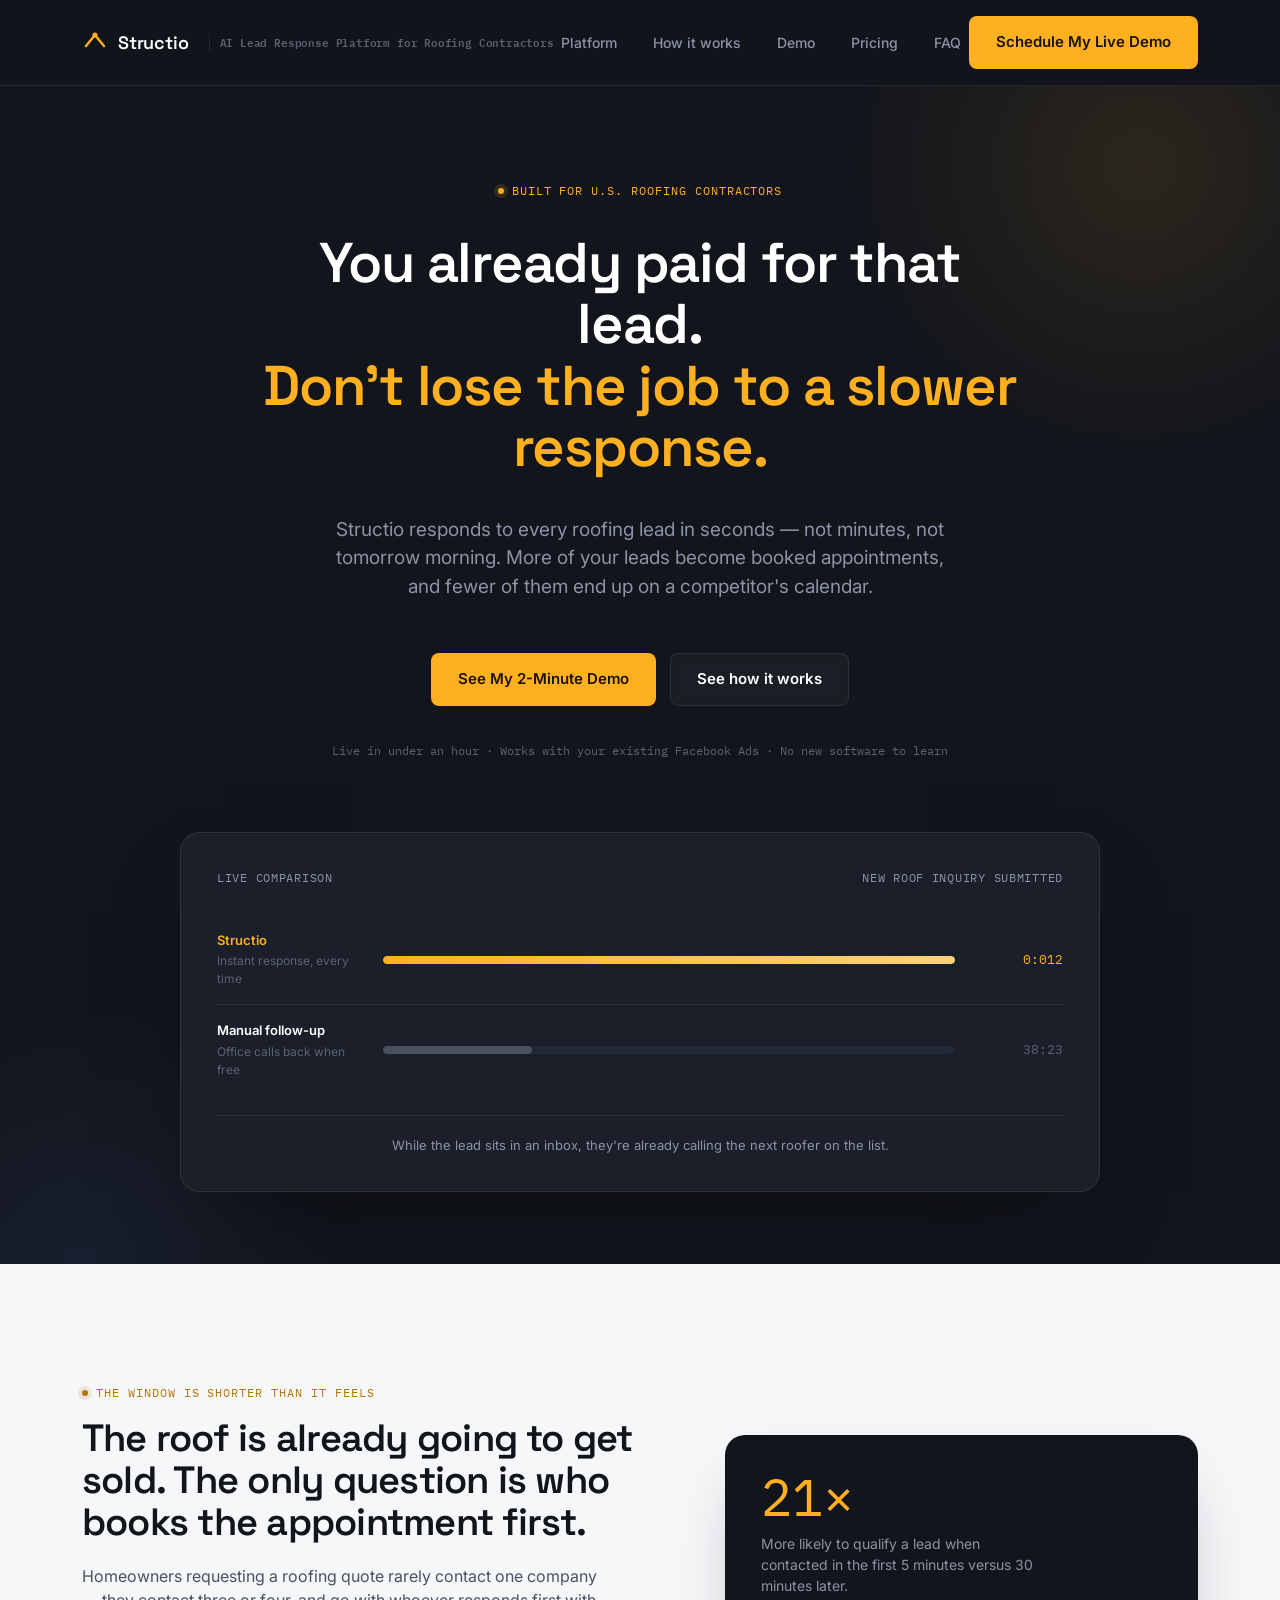
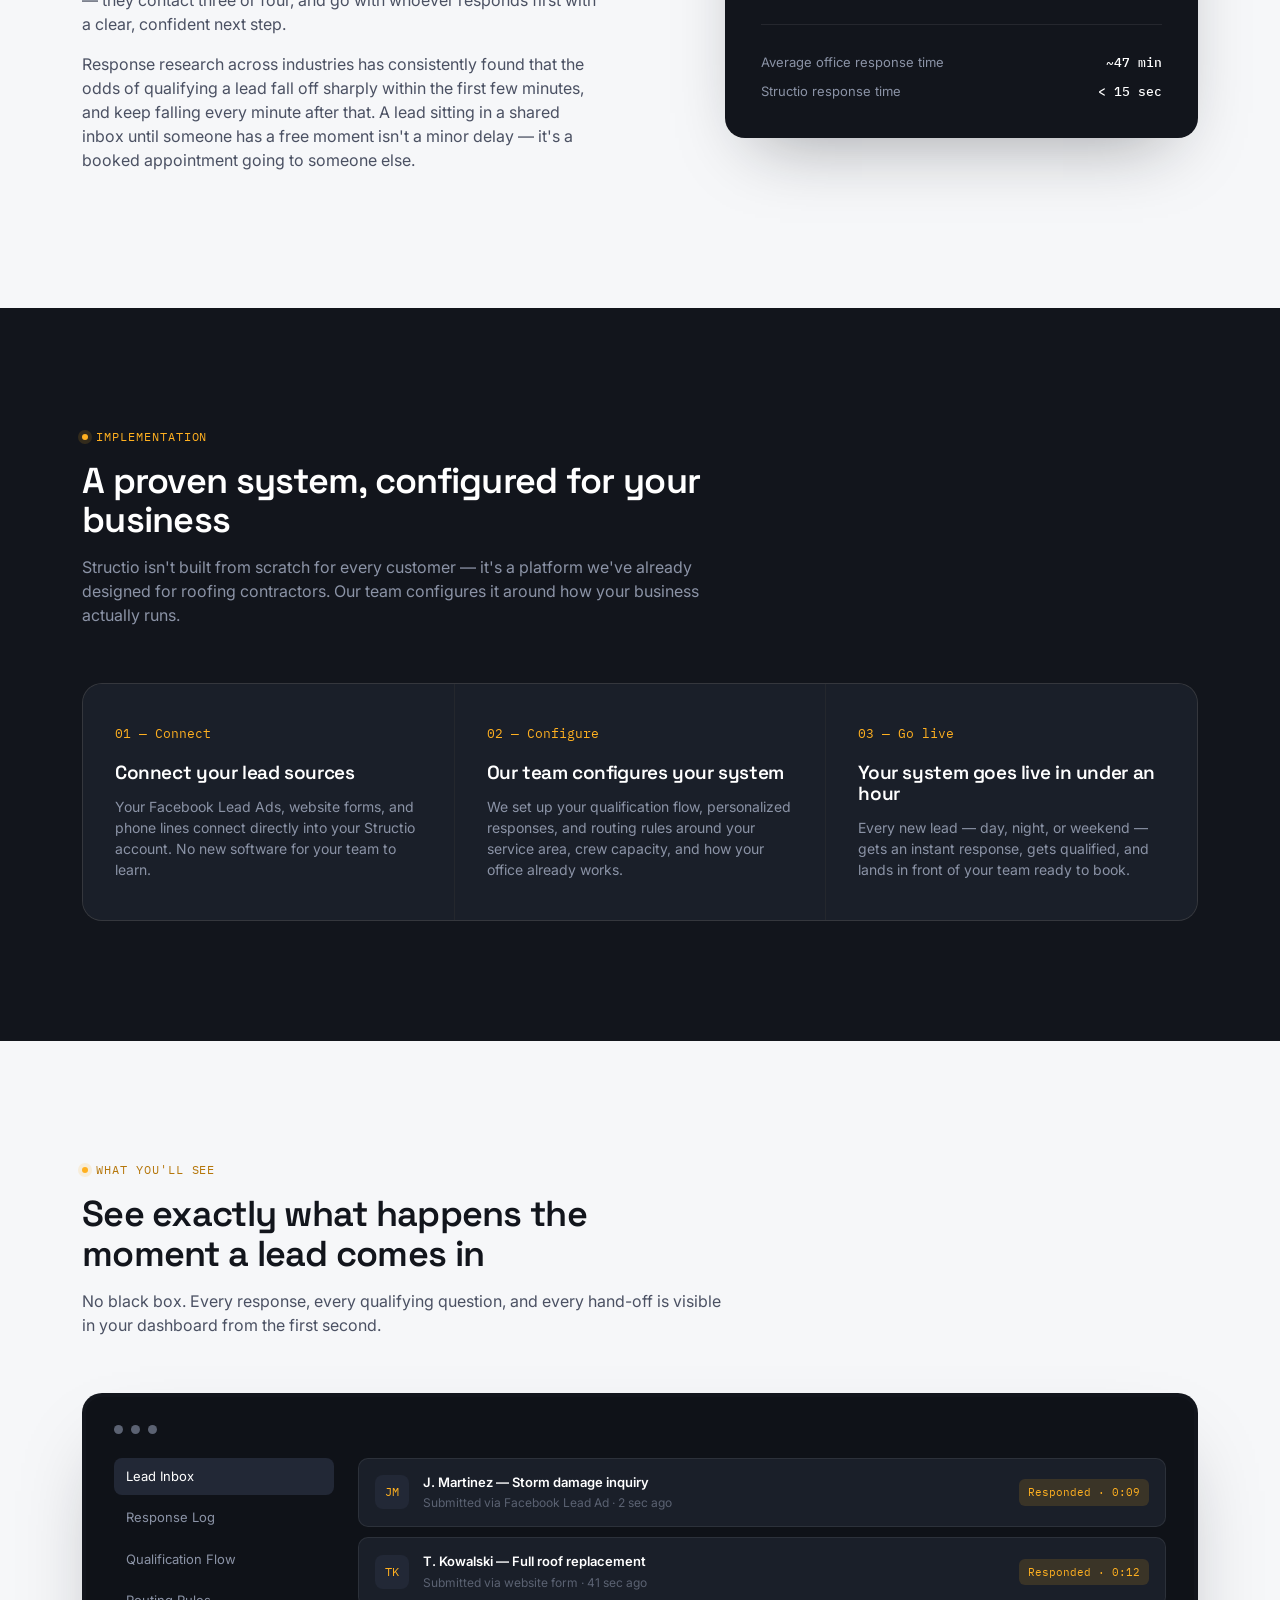
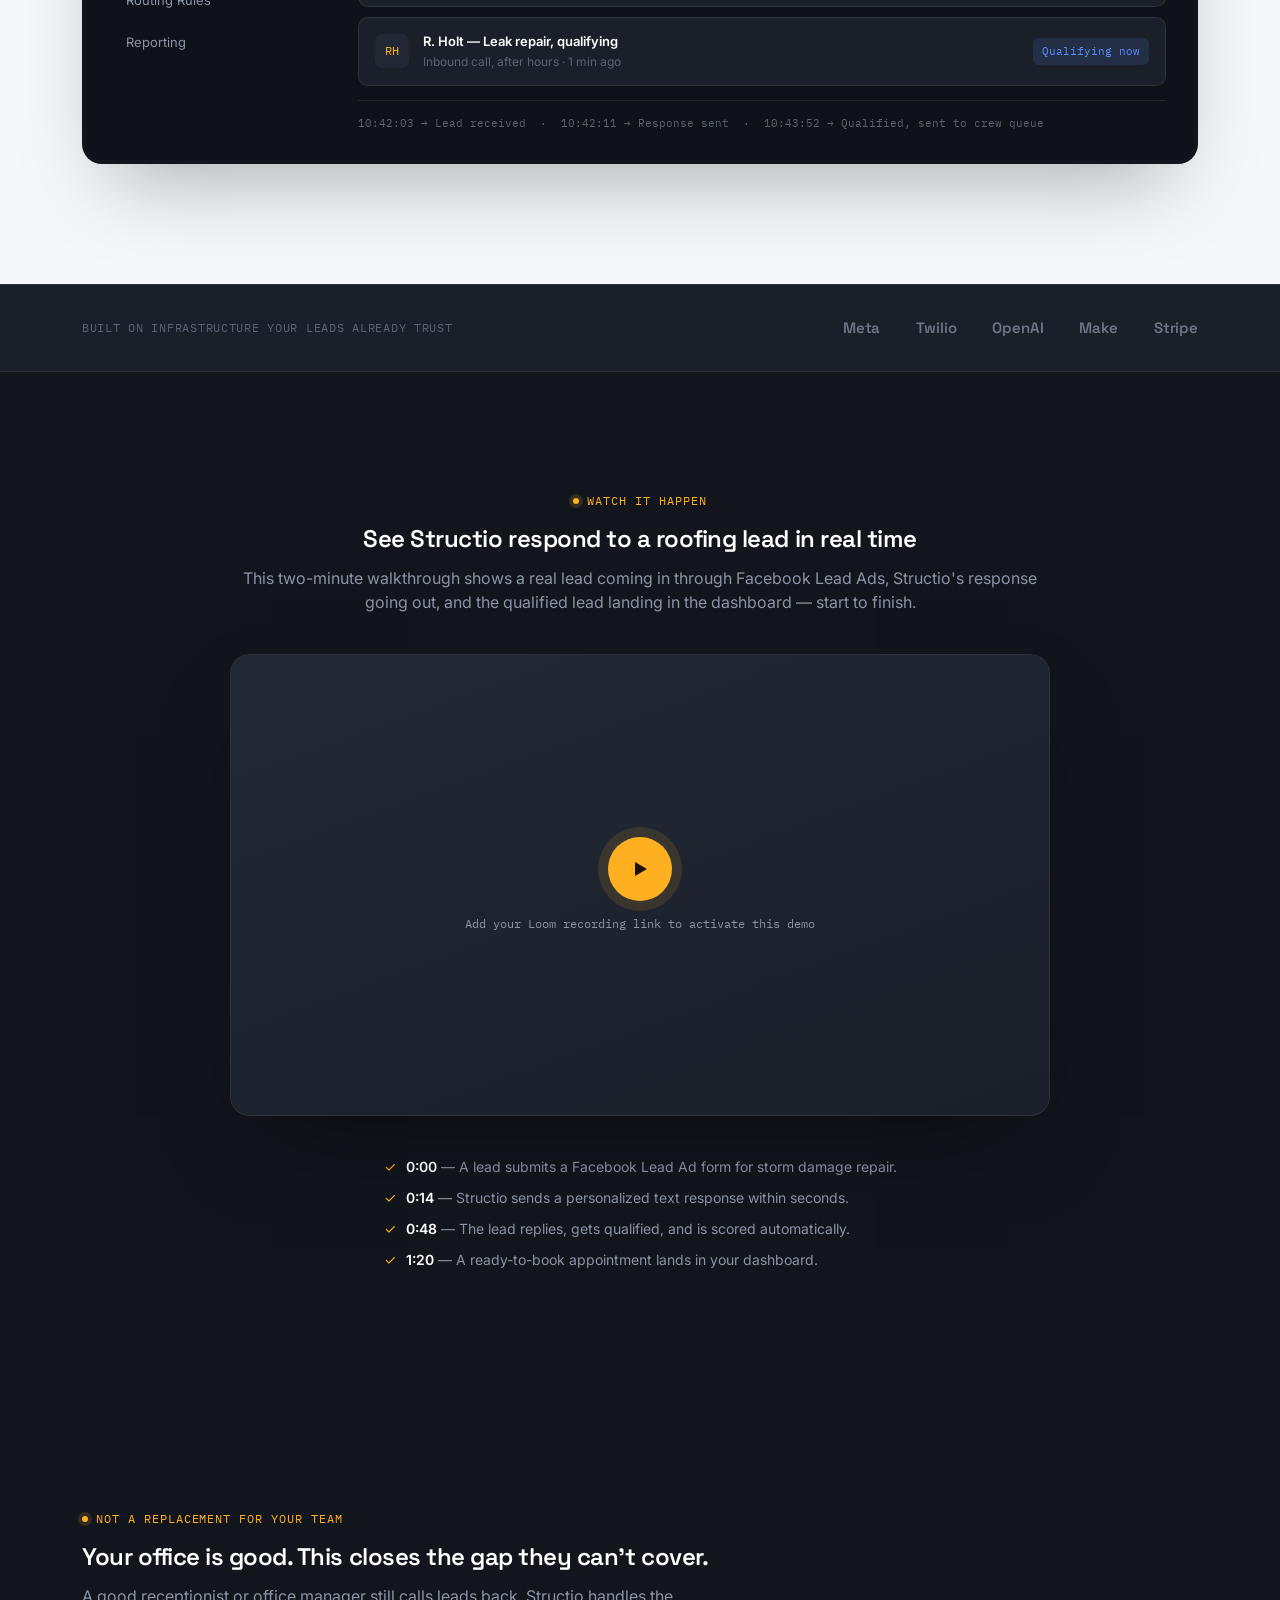
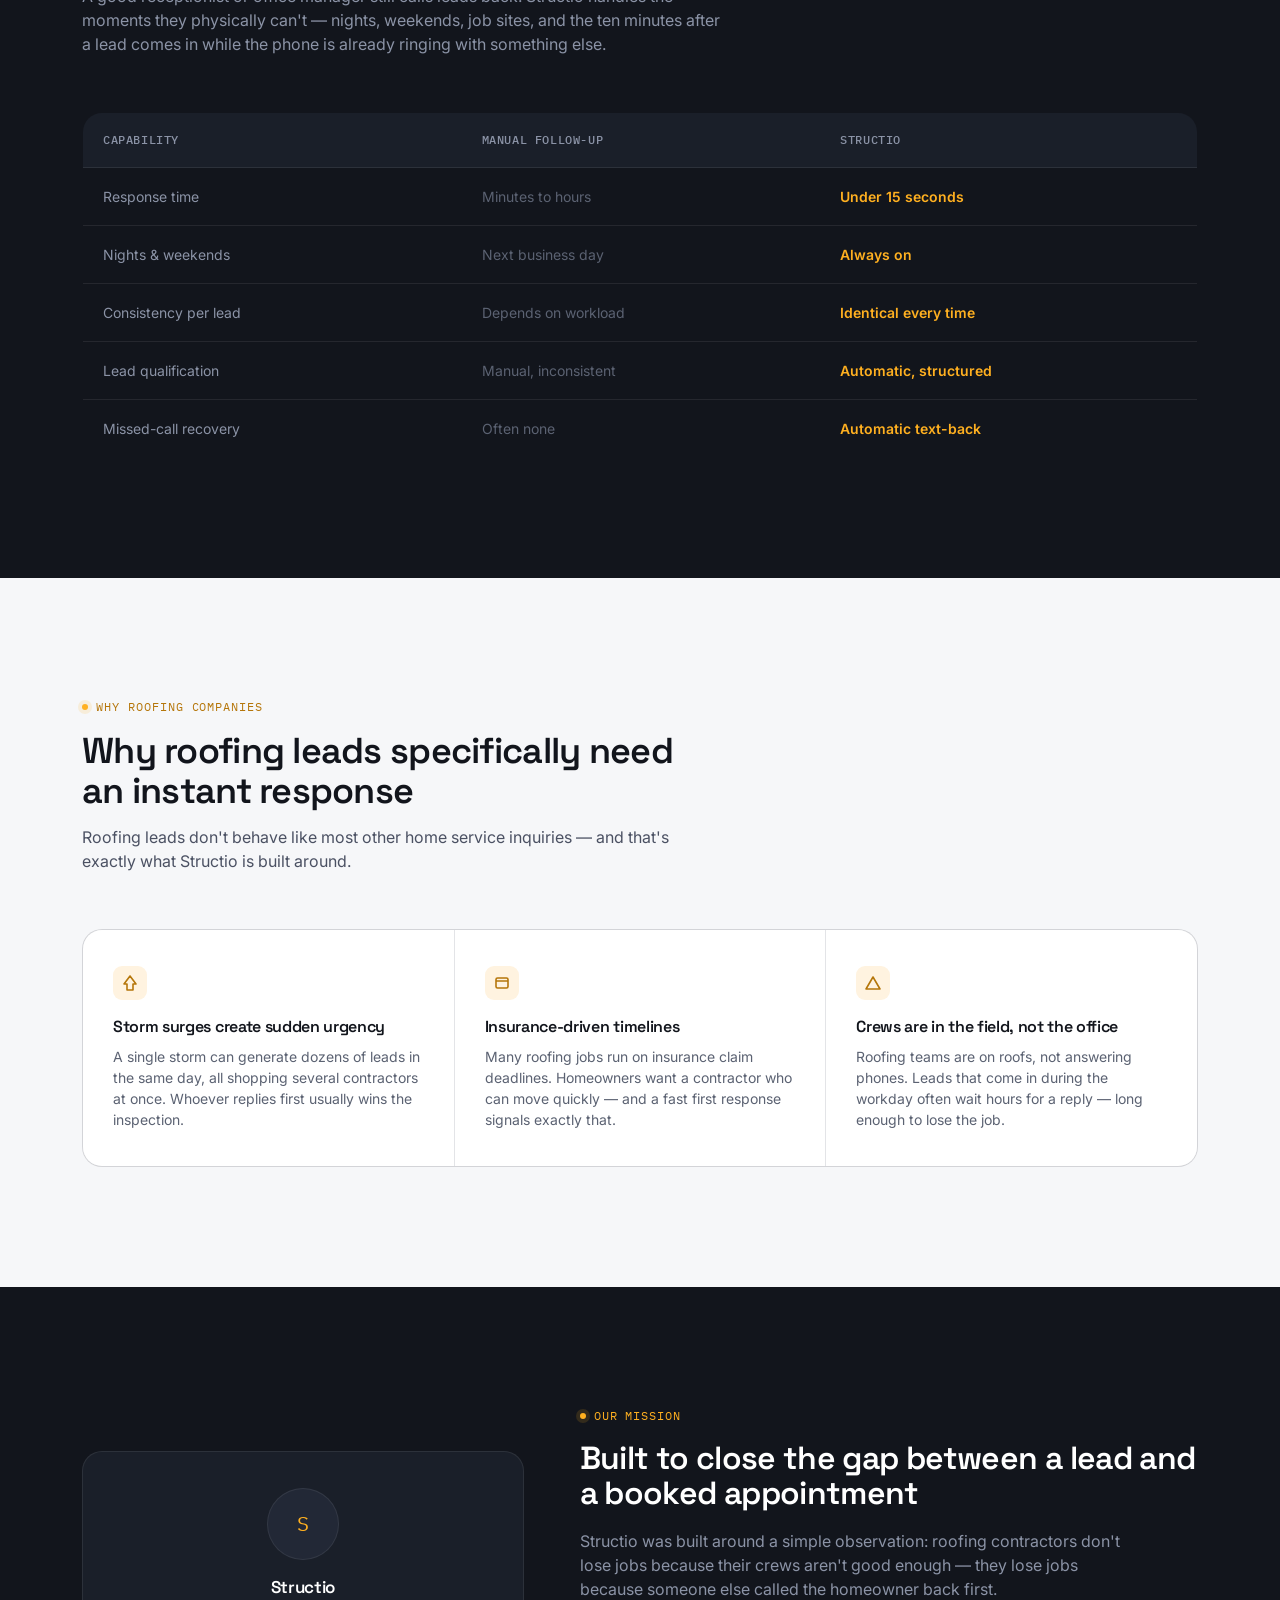
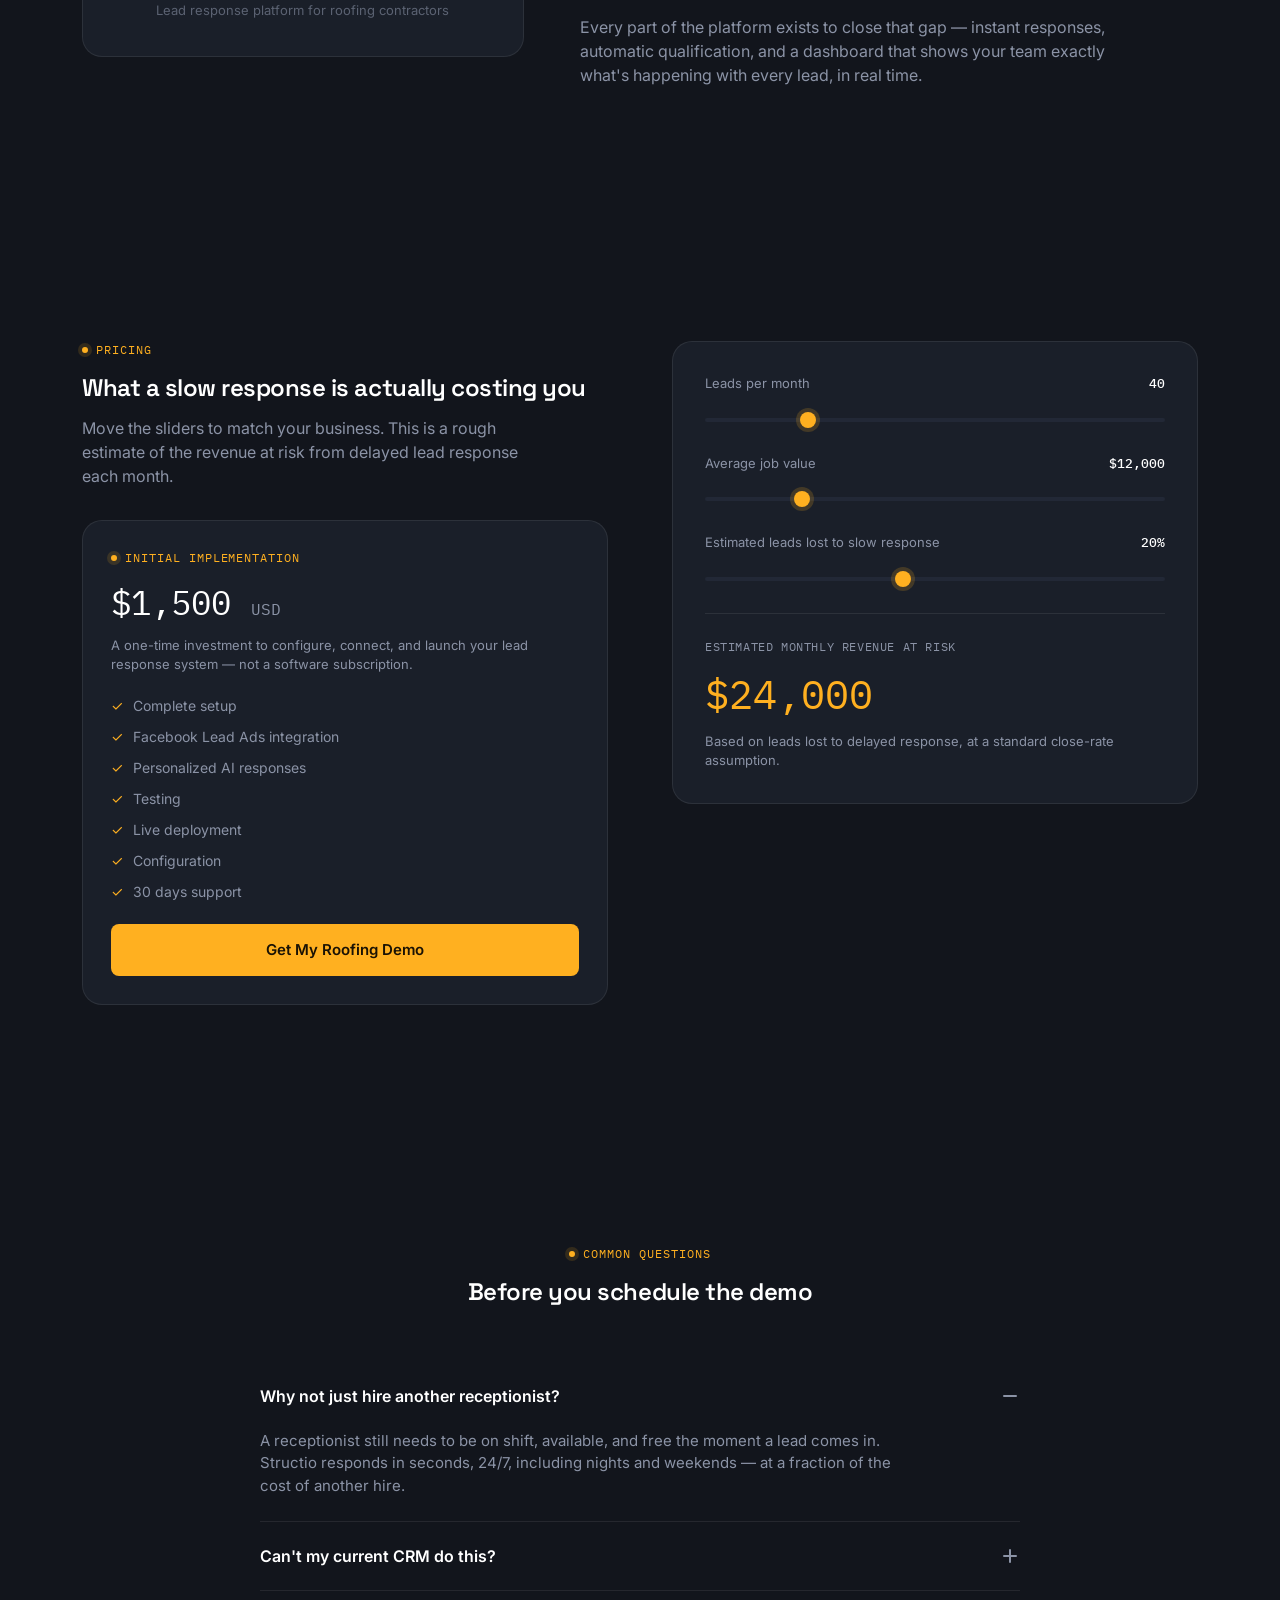
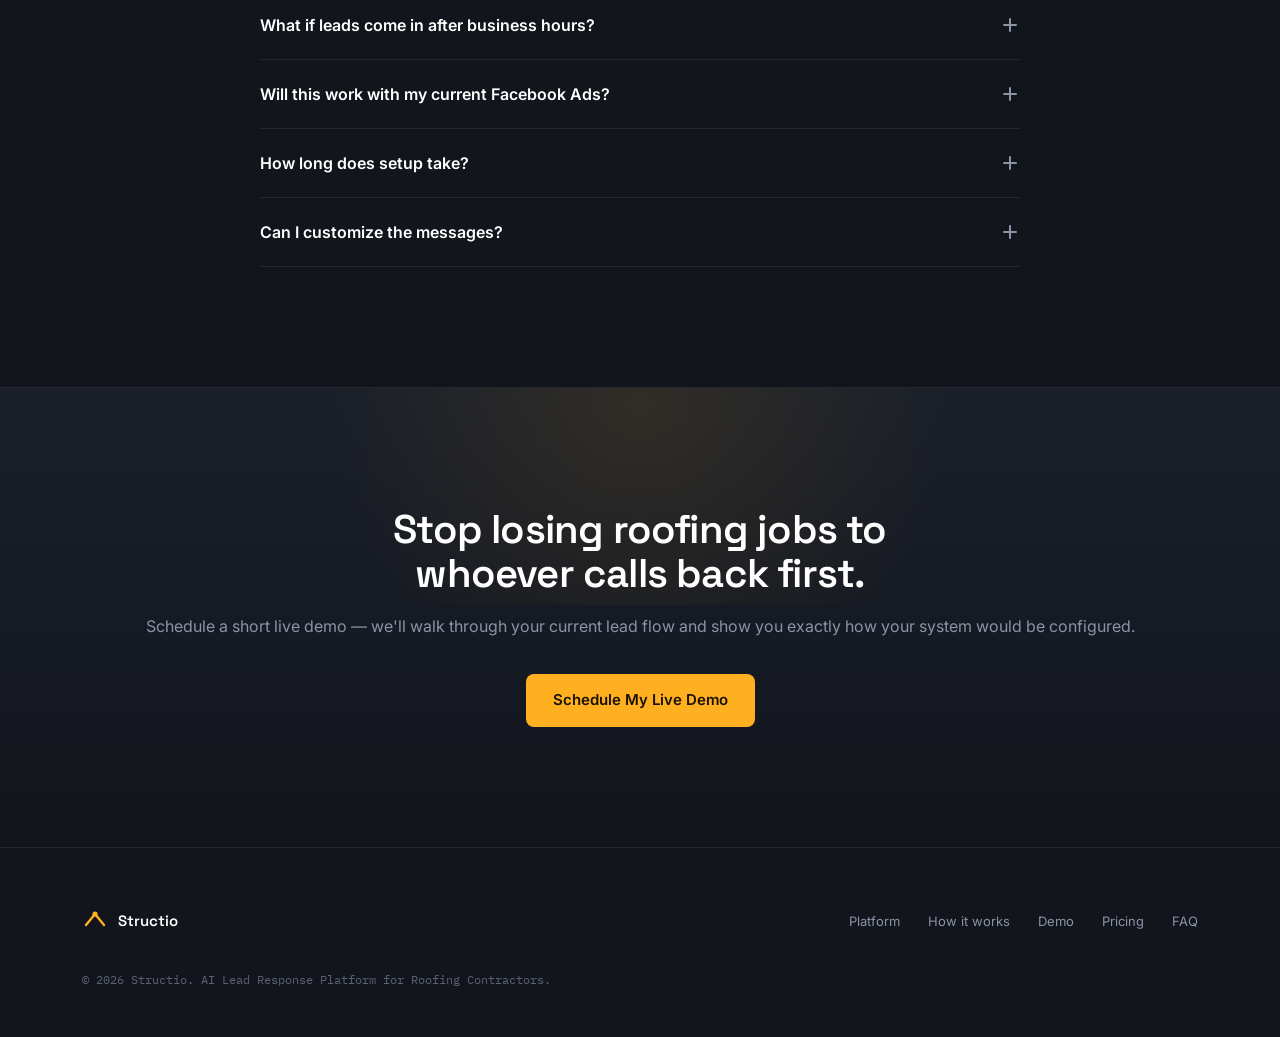
==== index.html @ c946abd5 "Add files via upload" ====
<!DOCTYPE html>
<html lang="en-US">
<head>
<meta charset="UTF-8">
<meta name="viewport" content="width=device-width, initial-scale=1.0">
<title>Structio — AI Lead Response Platform for Roofing Contractors</title>
<meta name="description" content="Structio is the AI lead response platform built for roofing contractors. Respond to every roofing lead in seconds, book more appointments, and stop losing jobs to faster competitors.">
<link rel="canonical" href="https://structio.co.za/">
<meta name="robots" content="index, follow">

<!-- Open Graph -->
<meta property="og:type" content="website">
<meta property="og:site_name" content="Structio">
<meta property="og:title" content="Structio — AI Lead Response Platform for Roofing Contractors">
<meta property="og:description" content="Respond to every roofing lead in seconds. Structio books more appointments for roofing contractors by never letting a lead go cold.">
<meta property="og:url" content="https://structio.co.za/">
<meta property="og:image" content="https://structio.co.za/og-image.png">
<meta property="og:locale" content="en_US">

<!-- Twitter -->
<meta name="twitter:card" content="summary_large_image">
<meta name="twitter:title" content="Structio — AI Lead Response Platform for Roofing Contractors">
<meta name="twitter:description" content="Respond to every roofing lead in seconds. Stop losing roofing jobs to whoever calls back first.">
<meta name="twitter:image" content="https://structio.co.za/og-image.png">

<link rel="icon" href="data:image/svg+xml,%3Csvg xmlns='http://www.w3.org/2000/svg' viewBox='0 0 26 26'%3E%3Cpath d='M4 17L13 6L22 17' stroke='%23FFB020' stroke-width='2.6' fill='none' stroke-linecap='round' stroke-linejoin='round'/%3E%3Ccircle cx='13' cy='6' r='2.8' fill='%23FFB020'/%3E%3C/svg%3E">

<link rel="preconnect" href="https://fonts.googleapis.com">
<link rel="preconnect" href="https://fonts.gstatic.com" crossorigin>
<link href="https://fonts.googleapis.com/css2?family=Space+Grotesk:wght@400;500;600;700&family=Inter:wght@400;500;600;700&family=IBM+Plex+Mono:wght@400;500&display=swap" rel="stylesheet">

<script type="application/ld+json">
{
  "@context": "https://schema.org",
  "@graph": [
    {
      "@type": "Organization",
      "name": "Structio",
      "url": "https://structio.co.za/",
      "logo": "https://structio.co.za/logo.png",
      "description": "Structio builds the AI lead response platform for roofing contractors, helping them respond to leads in seconds and book more appointments.",
      "sameAs": [
        "https://www.facebook.com/structio",
        "https://www.linkedin.com/company/structio"
      ]
    },
    {
      "@type": "SoftwareApplication",
      "name": "Structio Lead Response Platform",
      "applicationCategory": "BusinessApplication",
      "operatingSystem": "Web",
      "description": "AI-powered lead response system for roofing contractors that instantly responds to, qualifies, and routes inbound leads from Facebook Ads, websites, and phone calls.",
      "offers": {
        "@type": "Offer",
        "price": "1500",
        "priceCurrency": "USD"
      }
    },
    {
      "@type": "WebSite",
      "name": "Structio",
      "url": "https://structio.co.za/"
    }
  ]
}
</script>

<style>
  :root{
    --ink:#12151C;
    --surface:#1A1F29;
    --surface-2:#222836;
    --glass:rgba(255,255,255,0.04);
    --fog:#8B93A6;
    --fog-dim:#5B6272;
    --paper:#F6F7F9;
    --white:#FFFFFF;
    --amber:#FFB020;
    --amber-soft:rgba(255,176,32,0.14);
    --blue:#5B8CFF;
    --blue-soft:rgba(91,140,255,0.14);
    --line:rgba(255,255,255,0.08);
    --line-dark:rgba(18,21,28,0.08);
    --radius-s:8px;
    --radius-m:12px;
    --radius-l:20px;
    --font-display:'Space Grotesk', sans-serif;
    --font-body:'Inter', sans-serif;
    --font-mono:'IBM Plex Mono', monospace;
    --ease:cubic-bezier(.16,1,.3,1);
  }
  *{box-sizing:border-box; margin:0; padding:0;}
  html{scroll-behavior:smooth;}
  body{
    font-family:var(--font-body);
    background:var(--ink);
    color:var(--white);
    line-height:1.5;
    -webkit-font-smoothing:antialiased;
  }
  img,svg{display:block; max-width:100%;}
  a{color:inherit; text-decoration:none;}
  ul{list-style:none;}
  .wrap{max-width:1180px; margin:0 auto; padding:0 32px;}
  @media (max-width:640px){ .wrap{padding:0 20px;} }

  .skip-link{
    position:absolute; left:-9999px; top:0; background:var(--amber); color:#1A1204;
    padding:12px 20px; border-radius:0 0 8px 0; z-index:100; font-weight:600;
  }
  .skip-link:focus{left:0;}

  a:focus-visible, button:focus-visible, input:focus-visible, .faq-q:focus-visible{
    outline:2px solid var(--amber); outline-offset:3px; border-radius:4px;
  }

  h1,h2,h3,h4{font-family:var(--font-display); font-weight:600; letter-spacing:-0.02em; line-height:1.1;}
  .eyebrow{
    font-family:var(--font-mono); font-size:12px; letter-spacing:0.08em; text-transform:uppercase;
    color:var(--amber); display:flex; align-items:center; gap:8px; margin-bottom:16px;
  }
  .eyebrow::before{content:''; width:6px; height:6px; border-radius:50%; background:var(--amber); box-shadow:0 0 0 4px var(--amber-soft);}

  section{padding:120px 0;}
  @media (max-width:768px){ section{padding:64px 0;} }

  .btn{
    display:inline-flex; align-items:center; justify-content:center; gap:8px;
    font-family:var(--font-body); font-weight:600; font-size:15px;
    padding:14px 26px; border-radius:var(--radius-s); border:1px solid transparent;
    cursor:pointer; transition:transform .2s var(--ease), box-shadow .2s var(--ease), background .2s var(--ease), border-color .2s var(--ease);
    white-space:nowrap; min-height:48px;
  }
  .btn-primary{background:var(--amber); color:#1A1204;}
  .btn-primary:hover{transform:translateY(-2px); box-shadow:0 10px 28px rgba(255,176,32,0.28);}
  .btn-primary:active{transform:translateY(0);}
  .btn-ghost{background:var(--glass); border-color:var(--line); color:var(--white); backdrop-filter:blur(6px);}
  .btn-ghost:hover{border-color:rgba(255,255,255,0.26); background:rgba(255,255,255,0.06);}
  .btn-block{width:100%;}

  header{
    position:sticky; top:0; z-index:50;
    background:rgba(18,21,28,0.78); backdrop-filter:blur(14px) saturate(140%);
    border-bottom:1px solid var(--line);
  }
  nav{display:flex; align-items:center; justify-content:space-between; padding:16px 0;}
  .brand{display:flex; align-items:center; gap:10px; font-family:var(--font-display); font-weight:600; font-size:18px; letter-spacing:-0.01em;}
  .brand-sub{display:none; font-family:var(--font-mono); font-size:11px; color:var(--fog-dim); margin-left:10px; padding-left:10px; border-left:1px solid var(--line);}
  @media (min-width:920px){ .brand-sub{display:inline;} }
  .nav-links{display:flex; align-items:center; gap:36px; font-size:14px; color:var(--fog); font-weight:500;}
  .nav-links a{position:relative; padding:4px 0;}
  .nav-links a::after{content:''; position:absolute; left:0; bottom:-2px; width:0; height:1px; background:var(--amber); transition:width .2s var(--ease);}
  .nav-links a:hover{color:var(--white);}
  .nav-links a:hover::after{width:100%;}
  .nav-mobile-hide{display:flex;}
  @media (max-width:820px){ .nav-mobile-hide{display:none;} }

  .mark{width:26px; height:26px;}

  .hero{padding-top:96px; padding-bottom:72px; position:relative; overflow:hidden;}
  .hero::before{
    content:''; position:absolute; top:-220px; right:-160px; width:600px; height:600px;
    background:radial-gradient(circle, rgba(255,176,32,0.11) 0%, rgba(255,176,32,0) 70%);
    pointer-events:none;
  }
  .hero::after{
    content:''; position:absolute; bottom:-260px; left:-180px; width:520px; height:520px;
    background:radial-gradient(circle, rgba(91,140,255,0.08) 0%, rgba(91,140,255,0) 70%);
    pointer-events:none;
  }
  .hero-grid{display:grid; grid-template-columns:1fr; gap:16px; text-align:center; max-width:780px; margin:0 auto; position:relative; z-index:1;}
  .hero h1{font-size:56px; margin-bottom:22px;}
  .hero h1 .accent{color:var(--amber);}
  @media (max-width:768px){ .hero h1{font-size:34px;} }
  .hero p.lede{font-size:19px; color:var(--fog); max-width:620px; margin:0 auto 36px;}
  .hero-ctas{display:flex; gap:14px; justify-content:center; flex-wrap:wrap; margin-bottom:20px;}
  .hero-note{font-family:var(--font-mono); font-size:12px; color:var(--fog-dim);}

  .race{
    margin-top:72px; background:var(--surface); border:1px solid var(--line); border-radius:var(--radius-l);
    padding:36px; max-width:920px; margin-left:auto; margin-right:auto; position:relative; z-index:1;
    box-shadow:0 40px 90px -40px rgba(0,0,0,0.5);
  }
  .race-head{display:flex; justify-content:space-between; align-items:center; margin-bottom:28px; flex-wrap:wrap; gap:10px;}
  .race-head .label{font-family:var(--font-mono); font-size:12px; color:var(--fog); text-transform:uppercase; letter-spacing:0.06em;}
  .race-row{display:grid; grid-template-columns:150px 1fr 92px; align-items:center; gap:16px; padding:16px 0;}
  .race-row + .race-row{border-top:1px solid var(--line);}
  .race-tag{font-size:13px; font-weight:600; color:var(--white);}
  .race-sub{font-size:12px; color:var(--fog-dim); margin-top:2px;}
  .track{position:relative; height:8px; background:var(--surface-2); border-radius:4px; overflow:hidden;}
  .track-fill{position:absolute; left:0; top:0; height:100%; border-radius:4px;}
  .track-fill.win{background:linear-gradient(90deg, var(--amber), #FFD37A); animation:fillFast 2.4s var(--ease) forwards;}
  .track-fill.lose{background:var(--fog-dim); animation:fillSlow 2.4s linear forwards; opacity:0.7;}
  @keyframes fillFast{0%{width:0%;} 100%{width:100%;}}
  @keyframes fillSlow{0%{width:0%;} 100%{width:26%;}}
  .race-time{font-family:var(--font-mono); font-size:13px; text-align:right;}
  .race-time.fast{color:var(--amber);}
  .race-time.slow{color:var(--fog-dim);}
  .race-foot{margin-top:20px; padding-top:20px; border-top:1px solid var(--line); font-size:13px; color:var(--fog); text-align:center;}

  .problem{background:var(--paper); color:var(--ink);}
  .problem .eyebrow{color:#B5760A;}
  .problem .eyebrow::before{background:#B5760A; box-shadow:0 0 0 4px rgba(181,118,10,0.14);}
  .problem-grid{display:grid; grid-template-columns:1.1fr 0.9fr; gap:64px; align-items:center;}
  @media (max-width:900px){ .problem-grid{grid-template-columns:1fr;} }
  .problem h2{font-size:38px; color:var(--ink); margin-bottom:20px;}
  .problem p{color:#4B5163; font-size:16px; margin-bottom:16px; max-width:520px;}
  .stat-card{background:var(--ink); color:var(--white); border-radius:var(--radius-l); padding:36px; box-shadow:0 30px 70px -30px rgba(18,21,28,0.4);}
  .stat-big{font-family:var(--font-mono); font-size:52px; color:var(--amber); line-height:1;}
  .stat-label{font-size:14px; color:var(--fog); margin-top:10px; max-width:280px;}
  .stat-hr{border-top:1px solid var(--line); margin:28px 0;}
  .stat-small-row{display:flex; justify-content:space-between; font-size:13px; color:var(--fog);}
  .stat-small-row b{color:var(--white); font-family:var(--font-mono); font-weight:500;}

  .section-head{max-width:640px; margin-bottom:56px;}
  .section-head h2{font-size:36px;}
  .section-head p{color:var(--fog); font-size:16px; margin-top:14px;}
  .section-head.light h2{color:var(--ink);}
  .section-head.light p{color:#4B5163;}

  .steps{display:grid; grid-template-columns:repeat(3, 1fr); gap:1px; background:var(--line); border:1px solid var(--line); border-radius:var(--radius-l); overflow:hidden;}
  @media (max-width:820px){ .steps{grid-template-columns:1fr;} }
  .step{background:var(--surface); padding:40px 32px; transition:background .2s var(--ease);}
  .step:hover{background:var(--surface-2);}
  .step-index{font-family:var(--font-mono); font-size:13px; color:var(--amber); margin-bottom:20px;}
  .step h3{font-size:19px; margin-bottom:12px;}
  .step p{font-size:14px; color:var(--fog);}

  .product{background:var(--paper); color:var(--ink);}
  .dash{background:var(--ink); border-radius:var(--radius-l); padding:4px; box-shadow:0 40px 80px -30px rgba(18,21,28,0.35);}
  .dash-inner{background:#0F1218; border-radius:16px; padding:28px; color:var(--white);}
  .dash-bar{display:flex; align-items:center; gap:8px; margin-bottom:24px;}
  .dot{width:9px; height:9px; border-radius:50%; background:var(--fog-dim);}
  .dash-cols{display:grid; grid-template-columns:220px 1fr; gap:24px;}
  @media (max-width:768px){ .dash-cols{grid-template-columns:1fr;} }
  .dash-nav{display:flex; flex-direction:column; gap:4px;}
  .dash-nav-item{font-size:13px; color:var(--fog); padding:9px 12px; border-radius:8px;}
  .dash-nav-item.active{background:var(--surface-2); color:var(--white);}
  .lead-item{display:grid; grid-template-columns:auto 1fr auto; gap:14px; align-items:center; padding:14px 16px; border-radius:10px; background:var(--surface); border:1px solid var(--line); margin-bottom:10px; transition:border-color .2s var(--ease);}
  .lead-item:hover{border-color:rgba(255,176,32,0.3);}
  .lead-avatar{width:34px; height:34px; border-radius:8px; background:var(--surface-2); display:flex; align-items:center; justify-content:center; font-family:var(--font-mono); font-size:12px; color:var(--amber);}
  .lead-name{font-size:13px; font-weight:600;}
  .lead-meta{font-size:12px; color:var(--fog-dim); margin-top:2px;}
  .lead-status{font-family:var(--font-mono); font-size:11px; padding:5px 9px; border-radius:6px;}
  .lead-status.responded{background:var(--amber-soft); color:var(--amber);}
  .lead-status.queued{background:var(--blue-soft); color:var(--blue);}
  .lead-log{font-family:var(--font-mono); font-size:11px; color:var(--fog-dim); margin-top:14px; padding-top:14px; border-top:1px solid var(--line);}

  /* DEMO / LOOM */
  .demo{position:relative;}
  .demo-grid{display:grid; grid-template-columns:1fr; gap:40px; max-width:820px; margin:0 auto; text-align:center;}
  .demo-video{
    position:relative; border-radius:var(--radius-l); overflow:hidden; border:1px solid var(--line);
    background:var(--surface); aspect-ratio:16/9; box-shadow:0 40px 90px -40px rgba(0,0,0,0.55);
  }
  .demo-video iframe{width:100%; height:100%; border:0; display:block;}
  .demo-placeholder{
    position:absolute; inset:0; display:flex; flex-direction:column; align-items:center; justify-content:center; gap:14px;
    background:linear-gradient(160deg, var(--surface-2), var(--surface)); color:var(--fog);
  }
  .demo-play{
    width:64px; height:64px; border-radius:50%; background:var(--amber); display:flex; align-items:center; justify-content:center;
    box-shadow:0 0 0 10px rgba(255,176,32,0.12);
  }
  .demo-list{display:flex; flex-direction:column; gap:10px; text-align:left; max-width:520px; margin:0 auto;}
  .demo-list li{display:flex; gap:10px; font-size:14px; color:var(--fog);}
  .demo-list li b{color:var(--white); font-weight:600;}
  .demo-check{color:var(--amber); flex-shrink:0;}

  .compare-head{max-width:640px; margin-bottom:56px;}
  table.compare{width:100%; border-collapse:collapse; border:1px solid var(--line); border-radius:var(--radius-l); overflow:hidden;}
  table.compare th, table.compare td{padding:18px 20px; text-align:left; font-size:14px; border-bottom:1px solid var(--line);}
  table.compare th{font-family:var(--font-mono); font-size:12px; text-transform:uppercase; letter-spacing:0.05em; color:var(--fog); font-weight:500; background:var(--surface);}
  table.compare td:first-child{color:var(--fog); width:34%;}
  table.compare tr:last-child td{border-bottom:none;}
  table.compare tr{transition:background .2s var(--ease);}
  table.compare tbody tr:hover{background:rgba(255,255,255,0.02);}
  .cell-no{color:var(--fog-dim);}
  .cell-yes{color:var(--amber); font-weight:600;}
  @media (max-width:640px){
    table.compare, table.compare thead, table.compare tbody, table.compare th, table.compare td, table.compare tr{display:block;}
    table.compare thead{display:none;}
    table.compare tr{border-bottom:1px solid var(--line); padding:14px 0;}
    table.compare td{border:none; padding:6px 0;}
    table.compare td:first-child{color:var(--white); font-weight:600;}
  }

  /* WHY ROOFING */
  .why{background:var(--paper); color:var(--ink);}
  .why-grid{display:grid; grid-template-columns:repeat(3, 1fr); gap:1px; background:var(--line-dark); border:1px solid var(--line-dark); border-radius:var(--radius-l); overflow:hidden; margin-top:56px;}
  @media (max-width:820px){ .why-grid{grid-template-columns:1fr;} }
  .why-card{background:var(--white); padding:36px 30px; transition:transform .2s var(--ease), box-shadow .2s var(--ease);}
  .why-card:hover{transform:translateY(-3px); box-shadow:0 20px 40px -20px rgba(18,21,28,0.2);}
  .why-card h3{font-size:16px; margin-bottom:10px;}
  .why-card p{font-size:14px; color:#5B6272;}
  .why-icon{width:34px; height:34px; border-radius:9px; background:#FFF3E0; display:flex; align-items:center; justify-content:center; margin-bottom:18px;}

  /* FOUNDER */
  .founder{display:grid; grid-template-columns:1fr 1.4fr; gap:56px; align-items:center;}
  @media (max-width:860px){ .founder{grid-template-columns:1fr;} }
  .founder-card{background:var(--surface); border:1px solid var(--line); border-radius:var(--radius-l); padding:36px; text-align:center;}
  .founder-avatar{width:72px; height:72px; border-radius:50%; background:var(--surface-2); margin:0 auto 18px; display:flex; align-items:center; justify-content:center; font-family:var(--font-mono); color:var(--amber); font-size:20px; border:1px solid var(--line);}
  .founder-card h3{font-size:17px; margin-bottom:4px;}
  .founder-card .role{font-size:13px; color:var(--fog-dim);}
  .founder-text h2{font-size:32px; margin-bottom:18px;}
  .founder-text p{color:var(--fog); font-size:16px; margin-bottom:14px; max-width:560px;}

  /* TECH STACK */
  .stack{border-top:1px solid var(--line); border-bottom:1px solid var(--line); background:var(--surface);}
  .stack-inner{display:flex; align-items:center; justify-content:space-between; gap:32px; flex-wrap:wrap; padding:32px 0;}
  .stack-label{font-family:var(--font-mono); font-size:12px; text-transform:uppercase; letter-spacing:0.06em; color:var(--fog-dim); white-space:nowrap;}
  .stack-logos{display:flex; align-items:center; gap:36px; flex-wrap:wrap; opacity:0.75;}
  .stack-logos span{font-family:var(--font-display); font-weight:600; font-size:15px; color:var(--fog); letter-spacing:-0.01em;}

  .roi{display:grid; grid-template-columns:1fr 1fr; gap:64px; align-items:start;}
  @media (max-width:900px){ .roi{grid-template-columns:1fr;} }
  .price-tag{margin-top:32px; background:var(--surface); border:1px solid var(--line); border-radius:var(--radius-l); padding:28px;}
  .price-tag .amount{font-family:var(--font-mono); font-size:34px; color:var(--white);}
  .price-tag .amount span{font-size:16px; color:var(--fog); font-weight:400;}
  .price-tag .desc{font-size:13px; color:var(--fog); margin-top:8px;}
  .price-checklist{margin-top:20px; display:flex; flex-direction:column; gap:10px;}
  .price-checklist li{display:flex; gap:10px; font-size:14px; color:var(--fog);}
  .price-checklist li span{color:var(--amber); flex-shrink:0;}
  .calc{background:var(--surface); border:1px solid var(--line); border-radius:var(--radius-l); padding:32px;}
  .calc-row{margin-bottom:26px;}
  .calc-row label{display:flex; justify-content:space-between; font-size:13px; color:var(--fog); margin-bottom:10px;}
  .calc-row label b{font-family:var(--font-mono); color:var(--white); font-weight:500;}
  input[type=range]{-webkit-appearance:none; width:100%; height:4px; border-radius:2px; background:var(--surface-2); outline:none;}
  input[type=range]::-webkit-slider-thumb{-webkit-appearance:none; width:16px; height:16px; border-radius:50%; background:var(--amber); cursor:pointer; box-shadow:0 0 0 4px rgba(255,176,32,0.18);}
  input[type=range]::-moz-range-thumb{width:16px; height:16px; border-radius:50%; background:var(--amber); border:none; cursor:pointer;}
  .calc-result{margin-top:8px; padding-top:24px; border-top:1px solid var(--line);}
  .calc-result .r-label{font-family:var(--font-mono); font-size:12px; text-transform:uppercase; letter-spacing:0.05em; color:var(--fog);}
  .calc-result .r-value{font-family:var(--font-mono); font-size:40px; color:var(--amber); margin-top:8px;}
  .calc-result .r-sub{font-size:13px; color:var(--fog); margin-top:8px;}

  .faq{max-width:760px; margin:0 auto;}
  .faq-head{text-align:center; margin-bottom:56px;}
  .faq-item{border-bottom:1px solid var(--line);}
  .faq-q{display:flex; justify-content:space-between; align-items:center; gap:20px; width:100%; padding:24px 0; cursor:pointer; font-size:16px; font-weight:600; background:none; border:none; color:var(--white); text-align:left; font-family:var(--font-body);}
  .faq-plus{width:20px; height:20px; position:relative; flex-shrink:0;}
  .faq-plus::before, .faq-plus::after{content:''; position:absolute; background:var(--fog); border-radius:2px; transition:transform .2s var(--ease);}
  .faq-plus::before{width:14px; height:2px; top:9px; left:3px;}
  .faq-plus::after{width:2px; height:14px; top:3px; left:9px;}
  .faq-item.open .faq-plus::after{transform:rotate(90deg); opacity:0;}
  .faq-a{max-height:0; overflow:hidden; transition:max-height .3s var(--ease);}
  .faq-a p{padding-bottom:24px; color:var(--fog); font-size:15px; max-width:640px;}
  .faq-item.open .faq-a{max-height:260px;}

  .final{background:linear-gradient(180deg, var(--surface) 0%, var(--ink) 100%); text-align:center; border-top:1px solid var(--line); position:relative; overflow:hidden;}
  .final::before{content:''; position:absolute; top:-40%; left:50%; transform:translateX(-50%); width:800px; height:400px; background:radial-gradient(circle, rgba(255,176,32,0.10) 0%, rgba(255,176,32,0) 70%); pointer-events:none;}
  .final h2{font-size:40px; max-width:640px; margin:0 auto 18px; position:relative;}
  .final p{color:var(--fog); font-size:16px; margin-bottom:36px; position:relative;}

  footer{border-top:1px solid var(--line); padding:48px 0;}
  .foot-grid{display:flex; justify-content:space-between; align-items:center; flex-wrap:wrap; gap:20px;}
  .foot-brand{display:flex; align-items:center; gap:10px; font-family:var(--font-display); font-weight:600; font-size:15px;}
  .foot-links{display:flex; gap:28px; font-size:13px; color:var(--fog);}
  .foot-links a:hover{color:var(--white);}
  .foot-copy{font-size:12px; color:var(--fog-dim); margin-top:24px; font-family:var(--font-mono);}

  ::selection{background:var(--amber); color:#1A1204;}
  @media (prefers-reduced-motion: reduce){
    *{animation-duration:0.01ms !important; animation-iteration-count:1 !important; transition-duration:0.01ms !important; scroll-behavior:auto !important;}
  }
</style>
</head>
<body>

<a href="#main" class="skip-link">Skip to main content</a>

<header>
  <div class="wrap">
    <nav aria-label="Primary">
      <a href="#top" class="brand" aria-label="Structio home">
        <svg class="mark" viewBox="0 0 26 26" fill="none" xmlns="http://www.w3.org/2000/svg" aria-hidden="true">
          <path d="M4 17L13 6L22 17" stroke="#FFB020" stroke-width="2.4" stroke-linecap="round" stroke-linejoin="round"/>
          <circle cx="13" cy="6" r="2.6" fill="#FFB020"/>
        </svg>
        Structio
        <span class="brand-sub">AI Lead Response Platform for Roofing Contractors</span>
      </a>
      <div class="nav-links nav-mobile-hide">
        <a href="#platform">Platform</a>
        <a href="#how">How it works</a>
        <a href="#demo">Demo</a>
        <a href="#pricing">Pricing</a>
        <a href="#faq">FAQ</a>
      </div>
      <div class="nav-cta">
        <a href="#book" class="btn btn-primary">Schedule My Live Demo</a>
      </div>
    </nav>
  </div>
</header>

<main id="main">

  <!-- HERO -->
  <section class="hero" id="top" aria-labelledby="hero-heading">
    <div class="wrap">
      <div class="hero-grid">
        <div class="eyebrow" style="justify-content:center;">Built for U.S. roofing contractors</div>
        <h1 id="hero-heading">You already paid for that lead.<br><span class="accent">Don't lose the job to a slower response.</span></h1>
        <p class="lede">Structio responds to every roofing lead in seconds — not minutes, not tomorrow morning. More of your leads become booked appointments, and fewer of them end up on a competitor's calendar.</p>
        <div class="hero-ctas">
          <a href="#book" class="btn btn-primary">See My 2-Minute Demo</a>
          <a href="#how" class="btn btn-ghost">See how it works</a>
        </div>
        <div class="hero-note">Live in under an hour · Works with your existing Facebook Ads · No new software to learn</div>
      </div>

      <div class="race" id="race" role="img" aria-label="Comparison showing Structio responding to a new roofing lead in under fifteen seconds, versus a typical manual response taking forty-seven minutes.">
        <div class="race-head">
          <div class="label">Live comparison</div>
          <div class="label">New roof inquiry submitted</div>
        </div>

        <div class="race-row">
          <div>
            <div class="race-tag" style="color:var(--amber);">Structio</div>
            <div class="race-sub">Instant response, every time</div>
          </div>
          <div class="track"><div class="track-fill win"></div></div>
          <div class="race-time fast" id="fastTime">0:00</div>
        </div>

        <div class="race-row">
          <div>
            <div class="race-tag">Manual follow-up</div>
            <div class="race-sub">Office calls back when free</div>
          </div>
          <div class="track"><div class="track-fill lose"></div></div>
          <div class="race-time slow" id="slowTime">0:00</div>
        </div>

        <div class="race-foot">While the lead sits in an inbox, they're already calling the next roofer on the list.</div>
      </div>
    </div>
  </section>

  <!-- PROBLEM -->
  <section class="problem" id="platform" aria-labelledby="problem-heading">
    <div class="wrap">
      <div class="problem-grid">
        <div>
          <div class="eyebrow">The window is shorter than it feels</div>
          <h2 id="problem-heading">The roof is already going to get sold. The only question is who books the appointment first.</h2>
          <p>Homeowners requesting a roofing quote rarely contact one company — they contact three or four, and go with whoever responds first with a clear, confident next step.</p>
          <p>Response research across industries has consistently found that the odds of qualifying a lead fall off sharply within the first few minutes, and keep falling every minute after that. A lead sitting in a shared inbox until someone has a free moment isn't a minor delay — it's a booked appointment going to someone else.</p>
        </div>
        <div class="stat-card">
          <div class="stat-big">21×</div>
          <div class="stat-label">More likely to qualify a lead when contacted in the first 5 minutes versus 30 minutes later.</div>
          <div class="stat-hr"></div>
          <div class="stat-small-row"><span>Average office response time</span><b>~47 min</b></div>
          <div class="stat-small-row" style="margin-top:10px;"><span>Structio response time</span><b>&lt; 15 sec</b></div>
        </div>
      </div>
    </div>
  </section>

  <!-- HOW IT WORKS -->
  <section id="how" aria-labelledby="how-heading">
    <div class="wrap">
      <div class="section-head">
        <div class="eyebrow">Implementation</div>
        <h2 id="how-heading">A proven system, configured for your business</h2>
        <p>Structio isn't built from scratch for every customer — it's a platform we've already designed for roofing contractors. Our team configures it around how your business actually runs.</p>
      </div>
      <div class="steps">
        <div class="step">
          <div class="step-index">01 — Connect</div>
          <h3>Connect your lead sources</h3>
          <p>Your Facebook Lead Ads, website forms, and phone lines connect directly into your Structio account. No new software for your team to learn.</p>
        </div>
        <div class="step">
          <div class="step-index">02 — Configure</div>
          <h3>Our team configures your system</h3>
          <p>We set up your qualification flow, personalized responses, and routing rules around your service area, crew capacity, and how your office already works.</p>
        </div>
        <div class="step">
          <div class="step-index">03 — Go live</div>
          <h3>Your system goes live in under an hour</h3>
          <p>Every new lead — day, night, or weekend — gets an instant response, gets qualified, and lands in front of your team ready to book.</p>
        </div>
      </div>
    </div>
  </section>

  <!-- PRODUCT MOCK -->
  <section class="product" aria-labelledby="product-heading">
    <div class="wrap">
      <div class="section-head light">
        <div class="eyebrow" style="color:#B5760A;">What you'll see</div>
        <h2 id="product-heading">See exactly what happens the moment a lead comes in</h2>
        <p>No black box. Every response, every qualifying question, and every hand-off is visible in your dashboard from the first second.</p>
      </div>

      <div class="dash">
        <div class="dash-inner">
          <div class="dash-bar">
            <div class="dot"></div><div class="dot"></div><div class="dot"></div>
          </div>
          <div class="dash-cols">
            <div class="dash-nav">
              <div class="dash-nav-item active">Lead Inbox</div>
              <div class="dash-nav-item">Response Log</div>
              <div class="dash-nav-item">Qualification Flow</div>
              <div class="dash-nav-item">Routing Rules</div>
              <div class="dash-nav-item">Reporting</div>
            </div>
            <div>
              <div class="lead-item">
                <div class="lead-avatar">JM</div>
                <div>
                  <div class="lead-name">J. Martinez — Storm damage inquiry</div>
                  <div class="lead-meta">Submitted via Facebook Lead Ad · 2 sec ago</div>
                </div>
                <div class="lead-status responded">Responded · 0:09</div>
              </div>
              <div class="lead-item">
                <div class="lead-avatar">TK</div>
                <div>
                  <div class="lead-name">T. Kowalski — Full roof replacement</div>
                  <div class="lead-meta">Submitted via website form · 41 sec ago</div>
                </div>
                <div class="lead-status responded">Responded · 0:12</div>
              </div>
              <div class="lead-item">
                <div class="lead-avatar">RH</div>
                <div>
                  <div class="lead-name">R. Holt — Leak repair, qualifying</div>
                  <div class="lead-meta">Inbound call, after hours · 1 min ago</div>
                </div>
                <div class="lead-status queued">Qualifying now</div>
              </div>
              <div class="lead-log">10:42:03 → Lead received &nbsp;·&nbsp; 10:42:11 → Response sent &nbsp;·&nbsp; 10:43:52 → Qualified, sent to crew queue</div>
            </div>
          </div>
        </div>
      </div>
    </div>
  </section>

  <!-- TECH STACK STRIP -->
  <div class="stack">
    <div class="wrap">
      <div class="stack-inner">
        <div class="stack-label">Built on infrastructure your leads already trust</div>
        <div class="stack-logos">
          <span>Meta</span><span>Twilio</span><span>OpenAI</span><span>Make</span><span>Stripe</span>
        </div>
      </div>
    </div>
  </div>

  <!-- DEMO -->
  <section id="demo" class="demo" aria-labelledby="demo-heading">
    <div class="wrap">
      <div class="demo-grid">
        <div>
          <div class="eyebrow" style="justify-content:center;">Watch it happen</div>
          <h2 id="demo-heading">See Structio respond to a roofing lead in real time</h2>
          <p style="color:var(--fog); font-size:16px; margin-top:14px;">This two-minute walkthrough shows a real lead coming in through Facebook Lead Ads, Structio's response going out, and the qualified lead landing in the dashboard — start to finish.</p>
        </div>

        <div class="demo-video">
          <!-- Replace the src below with your Loom share URL, e.g. https://www.loom.com/embed/your-video-id -->
          <iframe
            src="https://www.loom.com/embed/REPLACE-WITH-YOUR-LOOM-ID"
            title="Structio responding to a live roofing lead in real time"
            allow="fullscreen"
            loading="lazy"
            style="display:none;">
          </iframe>
          <div class="demo-placeholder">
            <div class="demo-play" aria-hidden="true">
              <svg width="22" height="22" viewBox="0 0 22 22" fill="none"><path d="M6 4L18 11L6 18V4Z" fill="#1A1204"/></svg>
            </div>
            <span style="font-family:var(--font-mono); font-size:12px;">Add your Loom recording link to activate this demo</span>
          </div>
        </div>

        <ul class="demo-list">
          <li><span class="demo-check" aria-hidden="true">✓</span><span><b>0:00</b> — A lead submits a Facebook Lead Ad form for storm damage repair.</span></li>
          <li><span class="demo-check" aria-hidden="true">✓</span><span><b>0:14</b> — Structio sends a personalized text response within seconds.</span></li>
          <li><span class="demo-check" aria-hidden="true">✓</span><span><b>0:48</b> — The lead replies, gets qualified, and is scored automatically.</span></li>
          <li><span class="demo-check" aria-hidden="true">✓</span><span><b>1:20</b> — A ready-to-book appointment lands in your dashboard.</span></li>
        </ul>
      </div>
    </div>
  </section>

  <!-- COMPARISON -->
  <section aria-labelledby="compare-heading">
    <div class="wrap">
      <div class="compare-head">
        <div class="eyebrow">Not a replacement for your team</div>
        <h2 id="compare-heading">Your office is good. This closes the gap they can't cover.</h2>
        <p style="color:var(--fog); font-size:16px; margin-top:14px;">A good receptionist or office manager still calls leads back. Structio handles the moments they physically can't — nights, weekends, job sites, and the ten minutes after a lead comes in while the phone is already ringing with something else.</p>
      </div>
      <table class="compare">
        <thead>
          <tr><th scope="col">Capability</th><th scope="col">Manual follow-up</th><th scope="col">Structio</th></tr>
        </thead>
        <tbody>
          <tr><td>Response time</td><td class="cell-no">Minutes to hours</td><td class="cell-yes">Under 15 seconds</td></tr>
          <tr><td>Nights & weekends</td><td class="cell-no">Next business day</td><td class="cell-yes">Always on</td></tr>
          <tr><td>Consistency per lead</td><td class="cell-no">Depends on workload</td><td class="cell-yes">Identical every time</td></tr>
          <tr><td>Lead qualification</td><td class="cell-no">Manual, inconsistent</td><td class="cell-yes">Automatic, structured</td></tr>
          <tr><td>Missed-call recovery</td><td class="cell-no">Often none</td><td class="cell-yes">Automatic text-back</td></tr>
        </tbody>
      </table>
    </div>
  </section>

  <!-- WHY ROOFING -->
  <section class="why" aria-labelledby="why-heading">
    <div class="wrap">
      <div class="section-head light">
        <div class="eyebrow" style="color:#B5760A;">Why roofing companies</div>
        <h2 id="why-heading">Why roofing leads specifically need an instant response</h2>
        <p>Roofing leads don't behave like most other home service inquiries — and that's exactly what Structio is built around.</p>
      </div>
      <div class="why-grid">
        <div class="why-card">
          <div class="why-icon"><svg width="18" height="18" viewBox="0 0 18 18" fill="none" aria-hidden="true"><path d="M9 2L15 10H12V16H6V10H3L9 2Z" stroke="#B5760A" stroke-width="1.6" stroke-linejoin="round"/></svg></div>
          <h3>Storm surges create sudden urgency</h3>
          <p>A single storm can generate dozens of leads in the same day, all shopping several contractors at once. Whoever replies first usually wins the inspection.</p>
        </div>
        <div class="why-card">
          <div class="why-icon"><svg width="18" height="18" viewBox="0 0 18 18" fill="none" aria-hidden="true"><rect x="3" y="4" width="12" height="10" rx="1.5" stroke="#B5760A" stroke-width="1.6"/><path d="M3 7H15" stroke="#B5760A" stroke-width="1.6"/></svg></div>
          <h3>Insurance-driven timelines</h3>
          <p>Many roofing jobs run on insurance claim deadlines. Homeowners want a contractor who can move quickly — and a fast first response signals exactly that.</p>
        </div>
        <div class="why-card">
          <div class="why-icon"><svg width="18" height="18" viewBox="0 0 18 18" fill="none" aria-hidden="true"><path d="M2 15L9 3L16 15H2Z" stroke="#B5760A" stroke-width="1.6" stroke-linejoin="round"/></svg></div>
          <h3>Crews are in the field, not the office</h3>
          <p>Roofing teams are on roofs, not answering phones. Leads that come in during the workday often wait hours for a reply — long enough to lose the job.</p>
        </div>
      </div>
    </div>
  </section>

  <!-- FOUNDER / MISSION -->
  <section aria-labelledby="founder-heading">
    <div class="wrap">
      <div class="founder">
        <div class="founder-card">
          <div class="founder-avatar" aria-hidden="true">S</div>
          <h3>Structio</h3>
          <div class="role">Lead response platform for roofing contractors</div>
        </div>
        <div class="founder-text">
          <div class="eyebrow">Our mission</div>
          <h2 id="founder-heading">Built to close the gap between a lead and a booked appointment</h2>
          <p>Structio was built around a simple observation: roofing contractors don't lose jobs because their crews aren't good enough — they lose jobs because someone else called the homeowner back first.</p>
          <p>Every part of the platform exists to close that gap — instant responses, automatic qualification, and a dashboard that shows your team exactly what's happening with every lead, in real time.</p>
        </div>
      </div>
    </div>
  </section>

  <!-- ROI / PRICING -->
  <section id="pricing" aria-labelledby="pricing-heading">
    <div class="wrap">
      <div class="roi">
        <div class="roi-head">
          <div class="eyebrow">Pricing</div>
          <h2 id="pricing-heading">What a slow response is actually costing you</h2>
          <p style="color:var(--fog); font-size:16px; margin-top:14px; max-width:440px;">Move the sliders to match your business. This is a rough estimate of the revenue at risk from delayed lead response each month.</p>
          <div class="price-tag">
            <div class="eyebrow" style="margin-bottom:10px;">Initial Implementation</div>
            <div class="amount">$1,500 <span>USD</span></div>
            <div class="desc">A one-time investment to configure, connect, and launch your lead response system — not a software subscription.</div>
            <ul class="price-checklist">
              <li><span aria-hidden="true">✓</span>Complete setup</li>
              <li><span aria-hidden="true">✓</span>Facebook Lead Ads integration</li>
              <li><span aria-hidden="true">✓</span>Personalized AI responses</li>
              <li><span aria-hidden="true">✓</span>Testing</li>
              <li><span aria-hidden="true">✓</span>Live deployment</li>
              <li><span aria-hidden="true">✓</span>Configuration</li>
              <li><span aria-hidden="true">✓</span>30 days support</li>
            </ul>
            <a href="#book" class="btn btn-primary btn-block" style="margin-top:22px;">Get My Roofing Demo</a>
          </div>
        </div>

        <div class="calc">
          <div class="calc-row">
            <label for="leads">Leads per month <b id="leadsVal">40</b></label>
            <input type="range" id="leads" min="10" max="150" value="40" step="5">
          </div>
          <div class="calc-row">
            <label for="job">Average job value <b id="jobVal">$12,000</b></label>
            <input type="range" id="job" min="5000" max="40000" value="12000" step="1000">
          </div>
          <div class="calc-row">
            <label for="loss">Estimated leads lost to slow response <b id="lossVal">20%</b></label>
            <input type="range" id="loss" min="5" max="40" value="20" step="1">
          </div>
          <div class="calc-result">
            <div class="r-label">Estimated monthly revenue at risk</div>
            <div class="r-value" id="riskVal">$0</div>
            <div class="r-sub">Based on leads lost to delayed response, at a standard close-rate assumption.</div>
          </div>
        </div>
      </div>
    </div>
  </section>

  <!-- OBJECTIONS / FAQ -->
  <section id="faq" aria-labelledby="faq-heading">
    <div class="wrap">
      <div class="faq">
        <div class="faq-head">
          <div class="eyebrow" style="justify-content:center;">Common questions</div>
          <h2 id="faq-heading">Before you schedule the demo</h2>
        </div>

        <div class="faq-item open">
          <button class="faq-q" aria-expanded="true"><span>Why not just hire another receptionist?</span><div class="faq-plus" aria-hidden="true"></div></button>
          <div class="faq-a"><p>A receptionist still needs to be on shift, available, and free the moment a lead comes in. Structio responds in seconds, 24/7, including nights and weekends — at a fraction of the cost of another hire.</p></div>
        </div>
        <div class="faq-item">
          <button class="faq-q" aria-expanded="false"><span>Can't my current CRM do this?</span><div class="faq-plus" aria-hidden="true"></div></button>
          <div class="faq-a"><p>Most CRMs store leads — they don't respond to them. Structio is built specifically to send an instant, personalized response and qualify the lead before it ever needs manual attention.</p></div>
        </div>
        <div class="faq-item">
          <button class="faq-q" aria-expanded="false"><span>What if leads come in after business hours?</span><div class="faq-plus" aria-hidden="true"></div></button>
          <div class="faq-a"><p>Structio responds the same way at 11 p.m. on a Saturday as it does at 10 a.m. on a Tuesday. After-hours leads are often the easiest ones to lose — and the easiest ones for Structio to save.</p></div>
        </div>
        <div class="faq-item">
          <button class="faq-q" aria-expanded="false"><span>Will this work with my current Facebook Ads?</span><div class="faq-plus" aria-hidden="true"></div></button>
          <div class="faq-a"><p>Yes. Structio connects directly to Facebook Lead Ads, so leads flow into your response system the moment they're submitted — no manual exports or spreadsheets.</p></div>
        </div>
        <div class="faq-item">
          <button class="faq-q" aria-expanded="false"><span>How long does setup take?</span><div class="faq-plus" aria-hidden="true"></div></button>
          <div class="faq-a"><p>Most systems go live in under an hour once your lead sources are connected. Our team handles the configuration — you don't need to learn any new software.</p></div>
        </div>
        <div class="faq-item">
          <button class="faq-q" aria-expanded="false"><span>Can I customize the messages?</span><div class="faq-plus" aria-hidden="true"></div></button>
          <div class="faq-a"><p>Yes. Every response is written around your business, your service area, and your tone — reviewed with you before your system goes live.</p></div>
        </div>
      </div>
    </div>
  </section>

  <!-- FINAL CTA -->
  <section class="final" id="book" aria-labelledby="final-heading">
    <div class="wrap">
      <h2 id="final-heading">Stop losing roofing jobs to whoever calls back first.</h2>
      <p>Schedule a short live demo — we'll walk through your current lead flow and show you exactly how your system would be configured.</p>
      <a href="#" class="btn btn-primary">Schedule My Live Demo</a>
    </div>
  </section>

</main>

<footer>
  <div class="wrap">
    <div class="foot-grid">
      <div class="foot-brand">
        <svg class="mark" viewBox="0 0 26 26" fill="none" xmlns="http://www.w3.org/2000/svg" aria-hidden="true">
          <path d="M4 17L13 6L22 17" stroke="#FFB020" stroke-width="2.4" stroke-linecap="round" stroke-linejoin="round"/>
          <circle cx="13" cy="6" r="2.6" fill="#FFB020"/>
        </svg>
        Structio
      </div>
      <nav aria-label="Footer">
        <div class="foot-links">
          <a href="#platform">Platform</a>
          <a href="#how">How it works</a>
          <a href="#demo">Demo</a>
          <a href="#pricing">Pricing</a>
          <a href="#faq">FAQ</a>
        </div>
      </nav>
    </div>
    <div class="foot-copy">© 2026 Structio. AI Lead Response Platform for Roofing Contractors.</div>
  </div>
</footer>

<script>
  // Response race timers
  const fastEl = document.getElementById('fastTime');
  const slowEl = document.getElementById('slowTime');
  function runRace(){
    let fastSec = 0;
    const fastInterval = setInterval(()=>{
      fastSec += 1;
      if(fastSec > 15){ fastEl.textContent = '0:15'; clearInterval(fastInterval); return; }
      fastEl.textContent = '0:0' + fastSec;
    }, 2400/15);

    let slowSec = 0;
    const slowTarget = 47*60;
    const slowInterval = setInterval(()=>{
      slowSec += Math.ceil(slowTarget/60);
      if(slowSec >= slowTarget){ slowSec = slowTarget; clearInterval(slowInterval); }
      const m = Math.floor(slowSec/60), s = slowSec%60;
      slowEl.textContent = m + ':' + String(s).padStart(2,'0');
    }, 2400/60);
  }
  runRace();
  const raceEl = document.getElementById('race');
  const io = new IntersectionObserver((entries)=>{
    entries.forEach(e=>{
      if(e.isIntersecting){
        raceEl.querySelectorAll('.track-fill').forEach(el=>{ el.style.animation='none'; void el.offsetWidth; el.style.animation=null; });
        runRace();
        io.disconnect();
      }
    });
  }, {threshold:0.4});
  io.observe(raceEl);

  // FAQ / objections accordion
  document.querySelectorAll('.faq-item').forEach(item=>{
    const btn = item.querySelector('.faq-q');
    btn.addEventListener('click', ()=>{
      const isOpen = item.classList.contains('open');
      document.querySelectorAll('.faq-item').forEach(i=>{
        i.classList.remove('open');
        i.querySelector('.faq-q').setAttribute('aria-expanded','false');
      });
      if(!isOpen){
        item.classList.add('open');
        btn.setAttribute('aria-expanded','true');
      }
    });
  });

  // ROI calculator (USD)
  const leads = document.getElementById('leads');
  const job = document.getElementById('job');
  const loss = document.getElementById('loss');
  const leadsVal = document.getElementById('leadsVal');
  const jobVal = document.getElementById('jobVal');
  const lossVal = document.getElementById('lossVal');
  const riskVal = document.getElementById('riskVal');

  function fmtUSD(n){ return '$' + Math.round(n).toLocaleString('en-US'); }

  function calc(){
    const l = parseInt(leads.value);
    const j = parseInt(job.value);
    const p = parseInt(loss.value)/100;
    const closeRate = 0.25; // baseline close-rate assumption for context only
    const lostLeads = l * p;
    const lostJobs = lostLeads * closeRate;
    const risk = lostJobs * j;

    leadsVal.textContent = l;
    jobVal.textContent = fmtUSD(j);
    lossVal.textContent = parseInt(loss.value) + '%';
    riskVal.textContent = fmtUSD(risk);
  }
  [leads, job, loss].forEach(el => el.addEventListener('input', calc));
  calc();
</script>

</body>
</html>
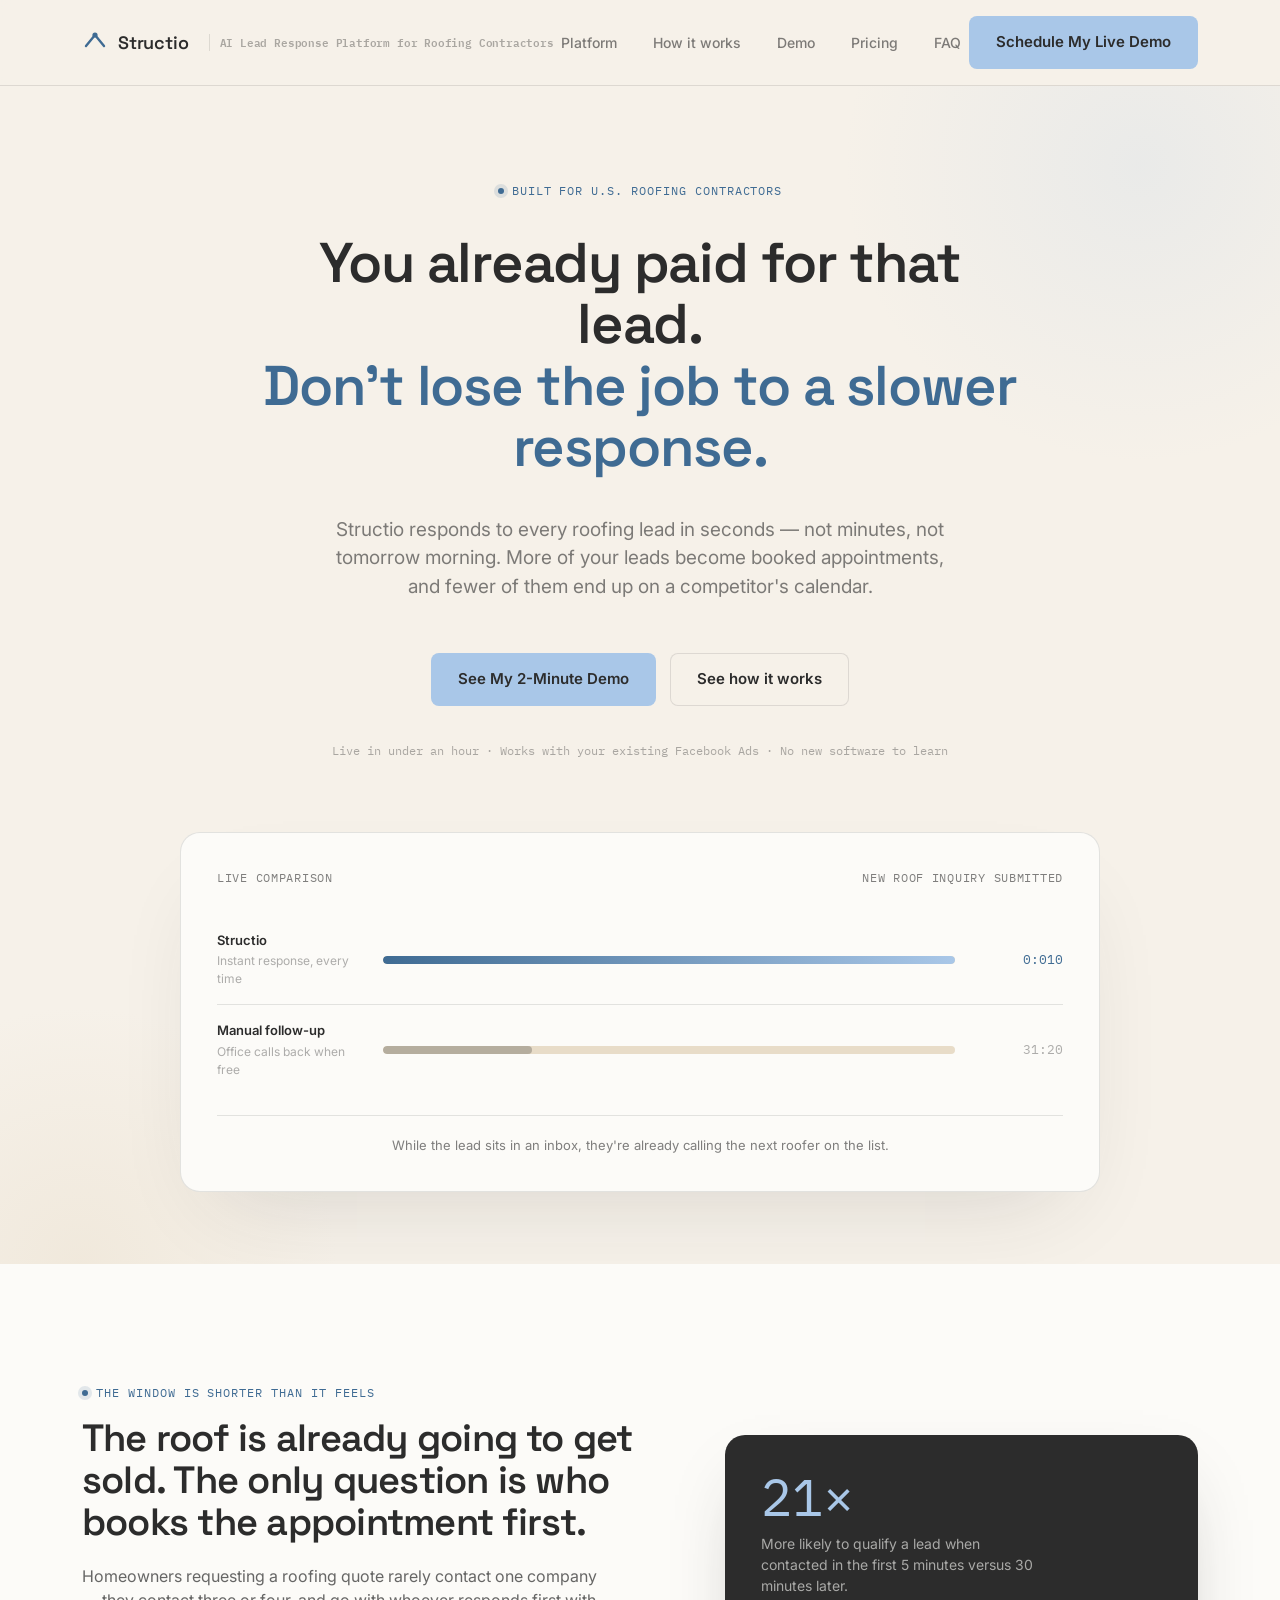
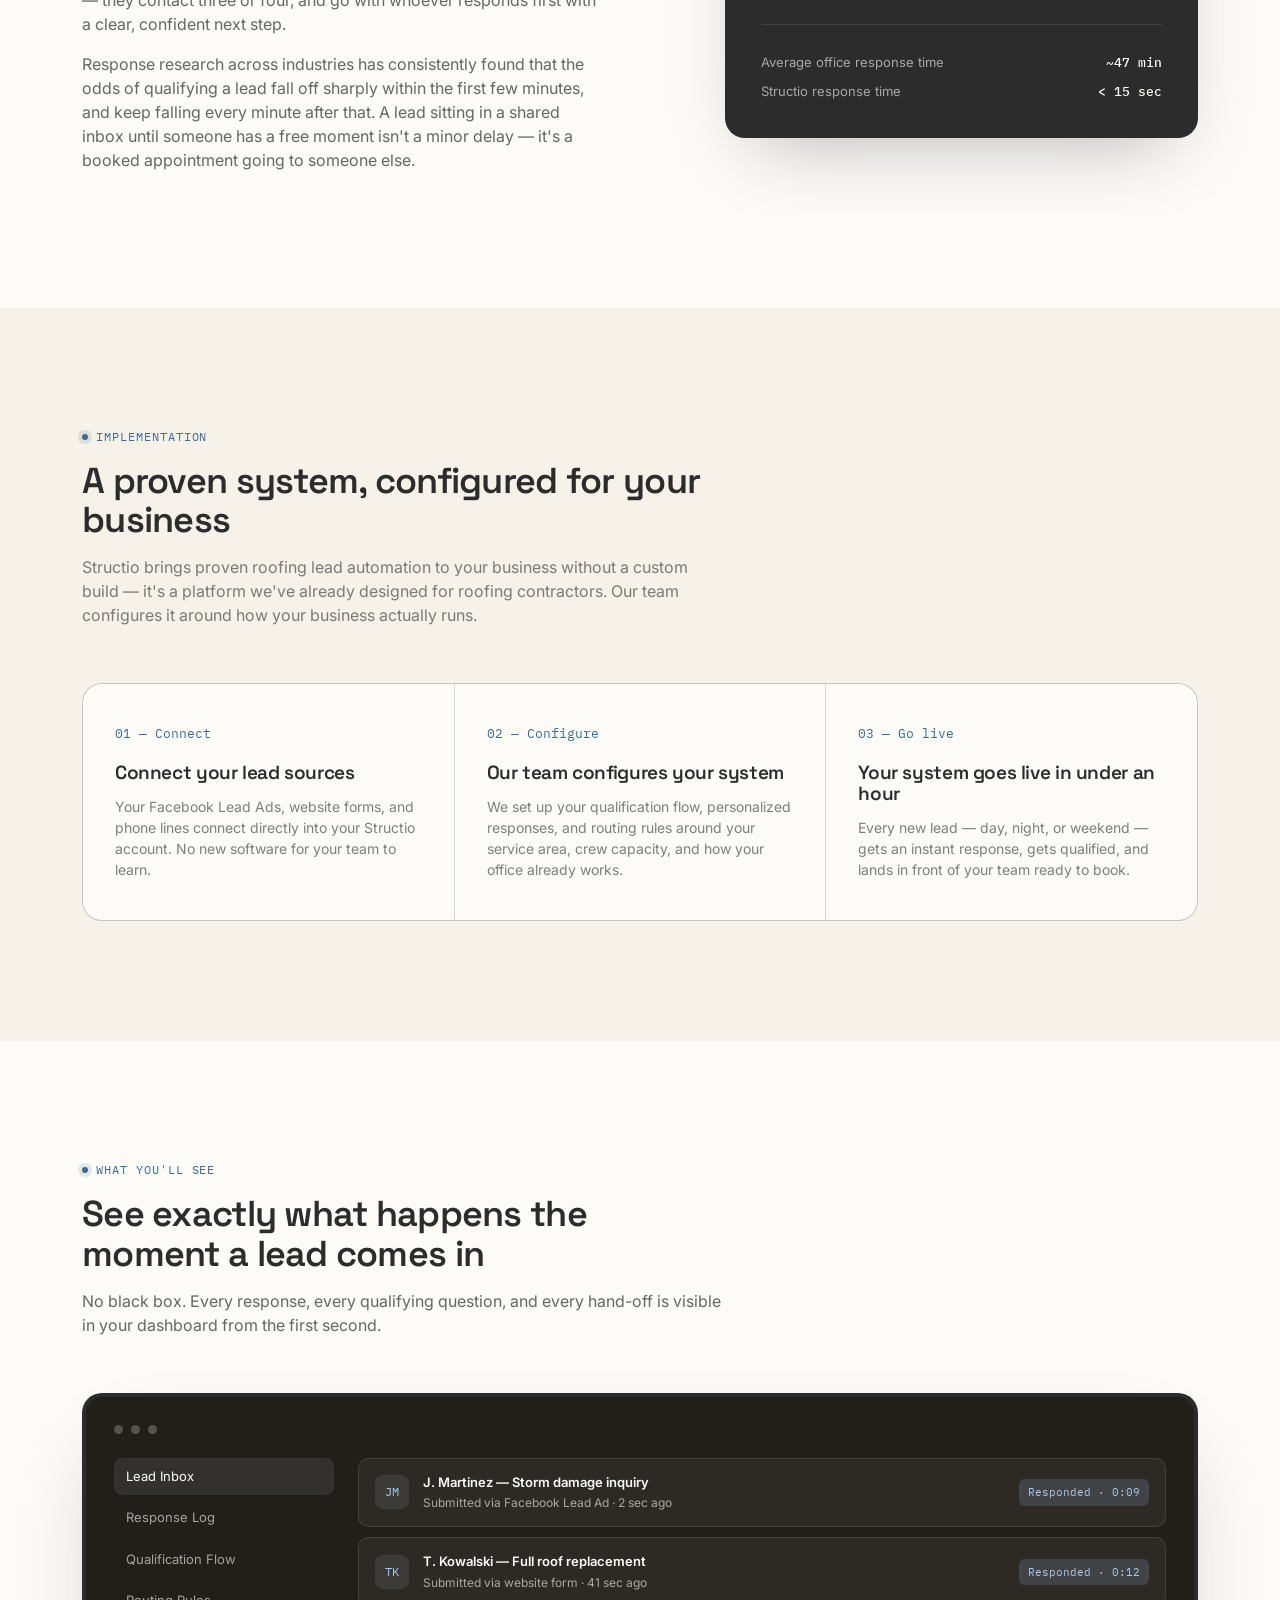
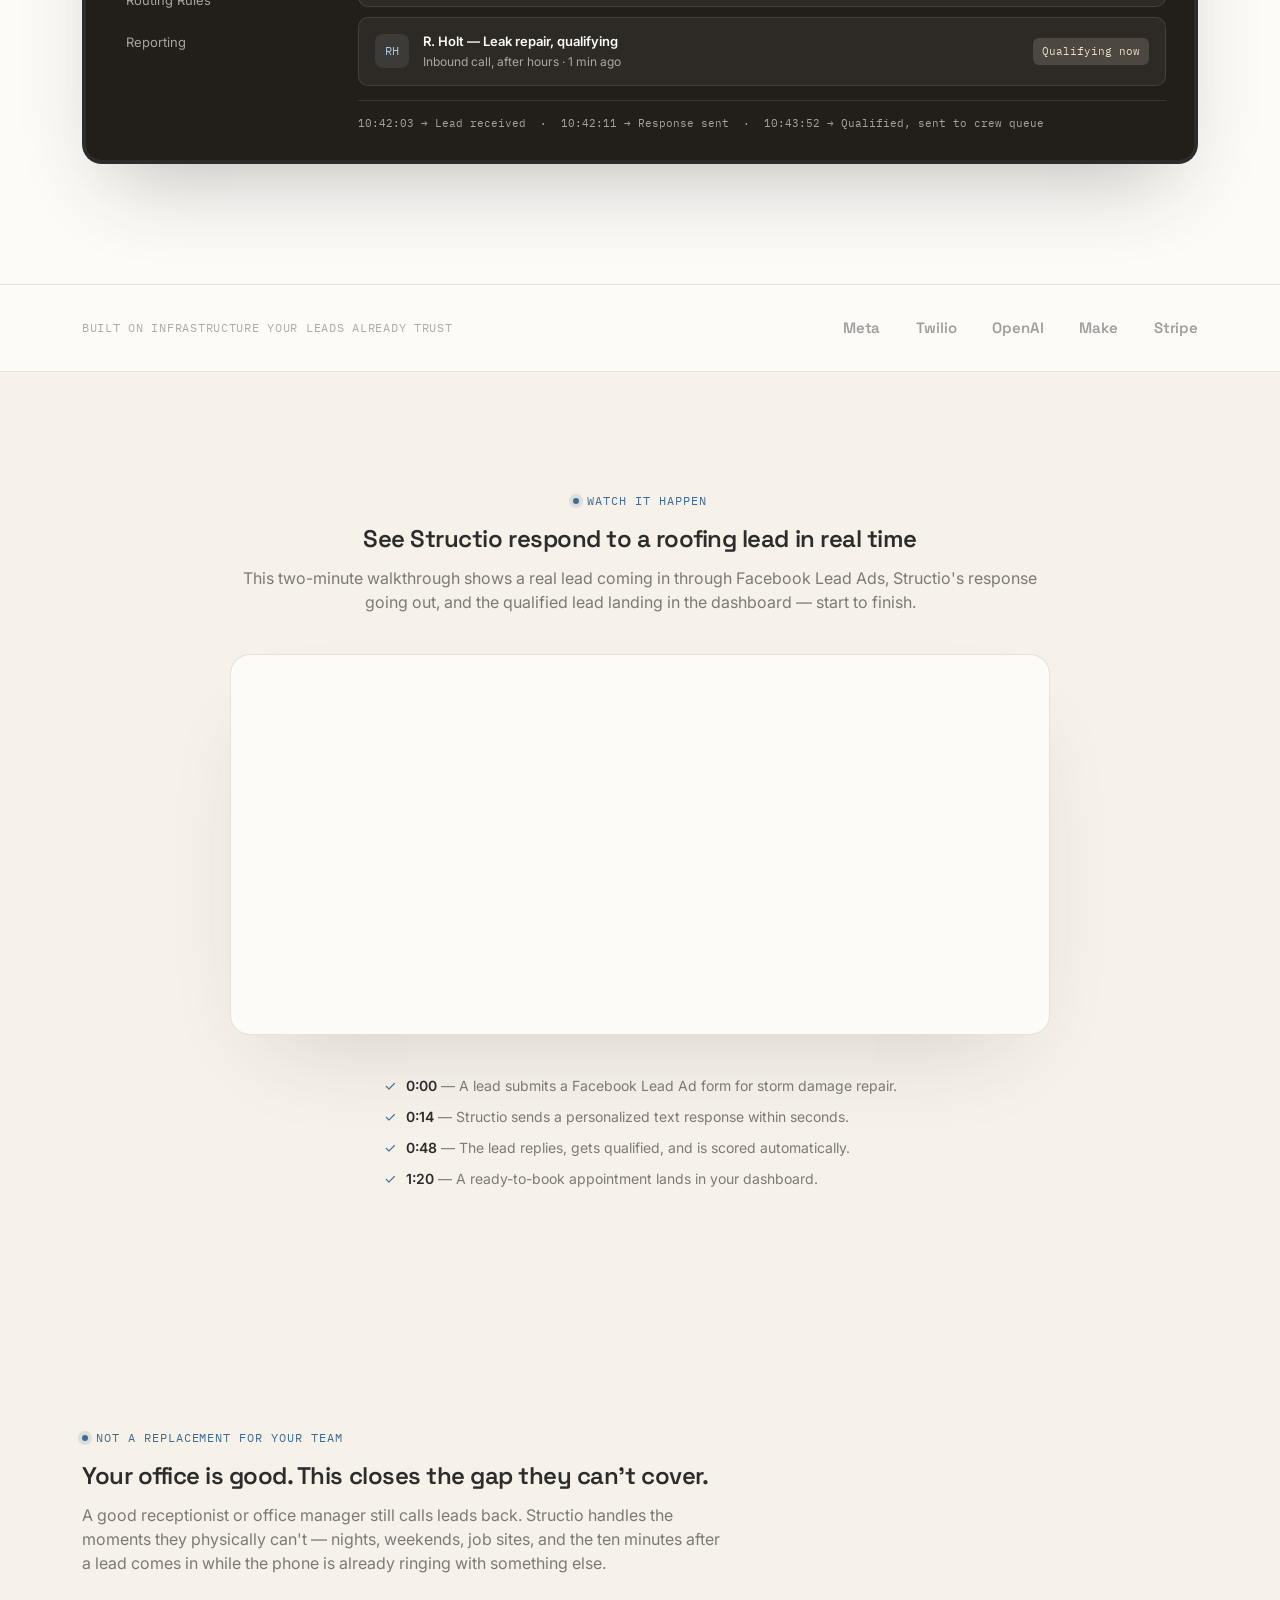
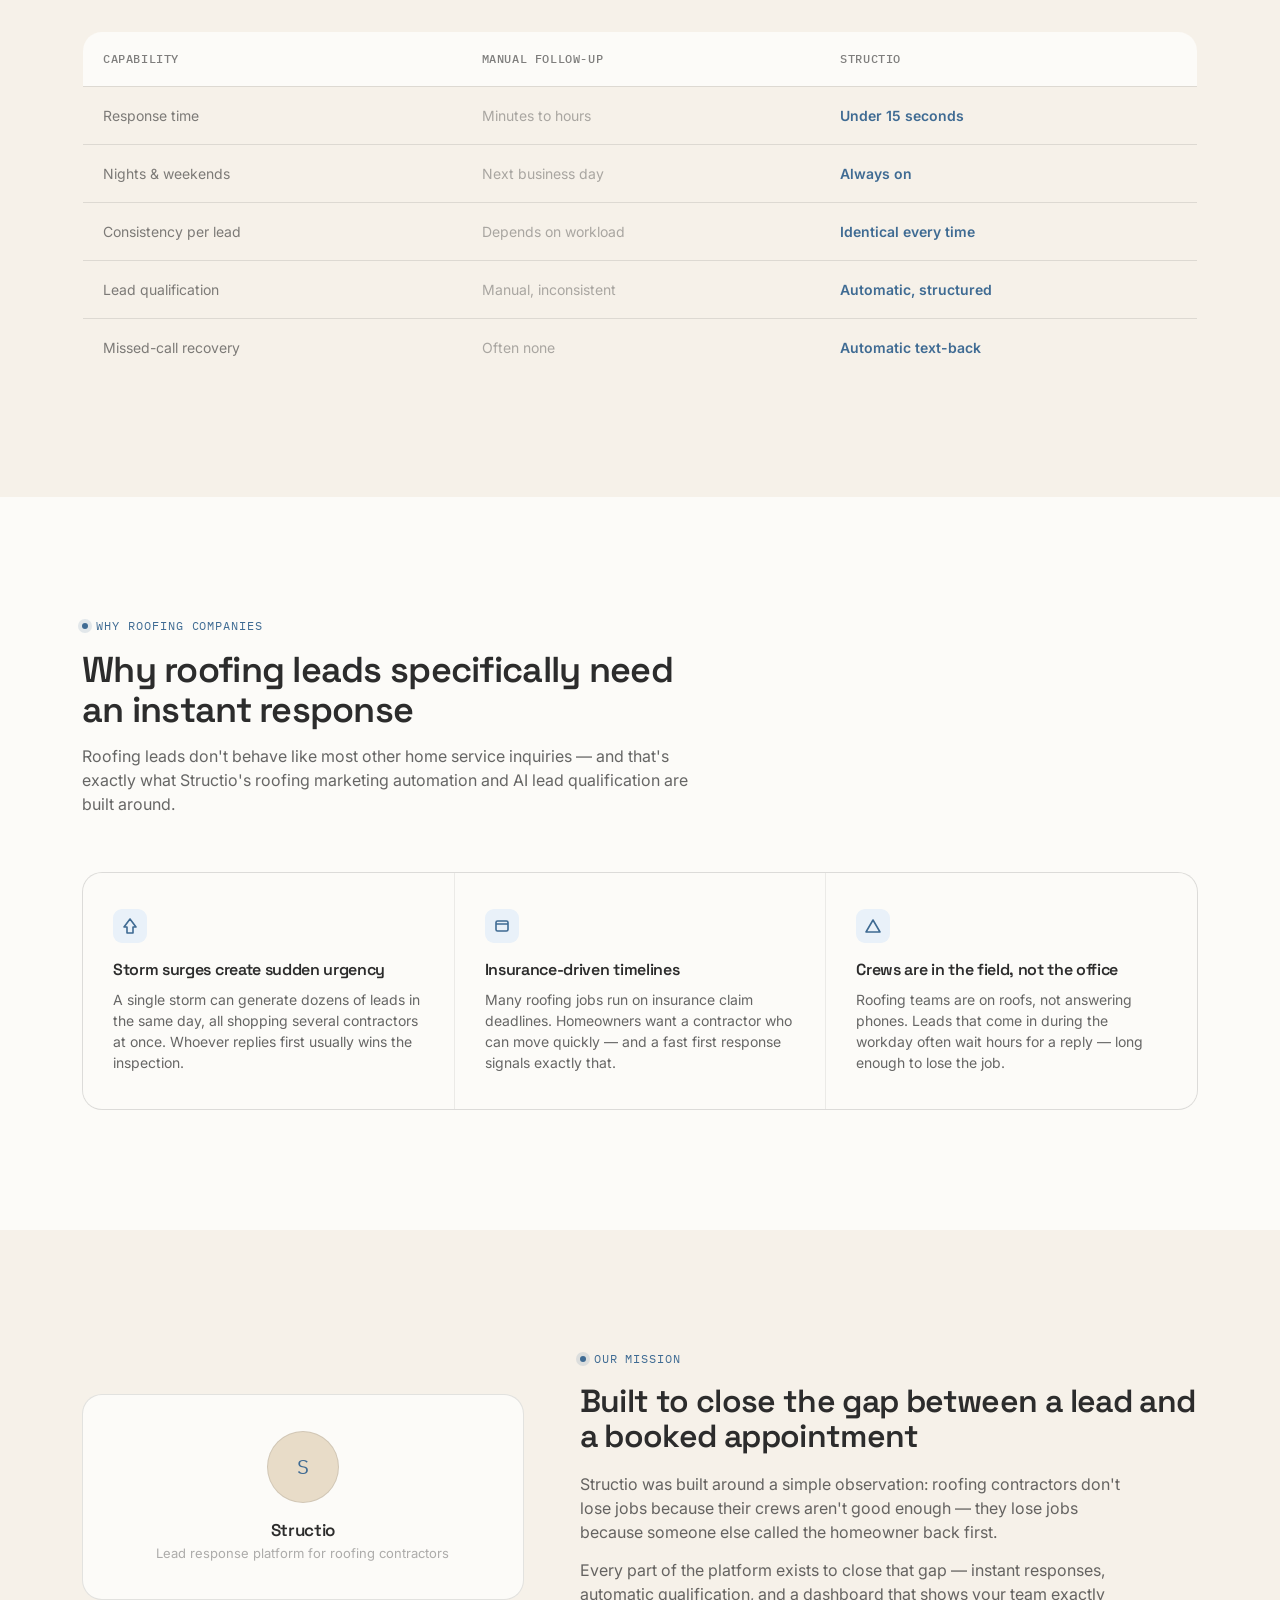
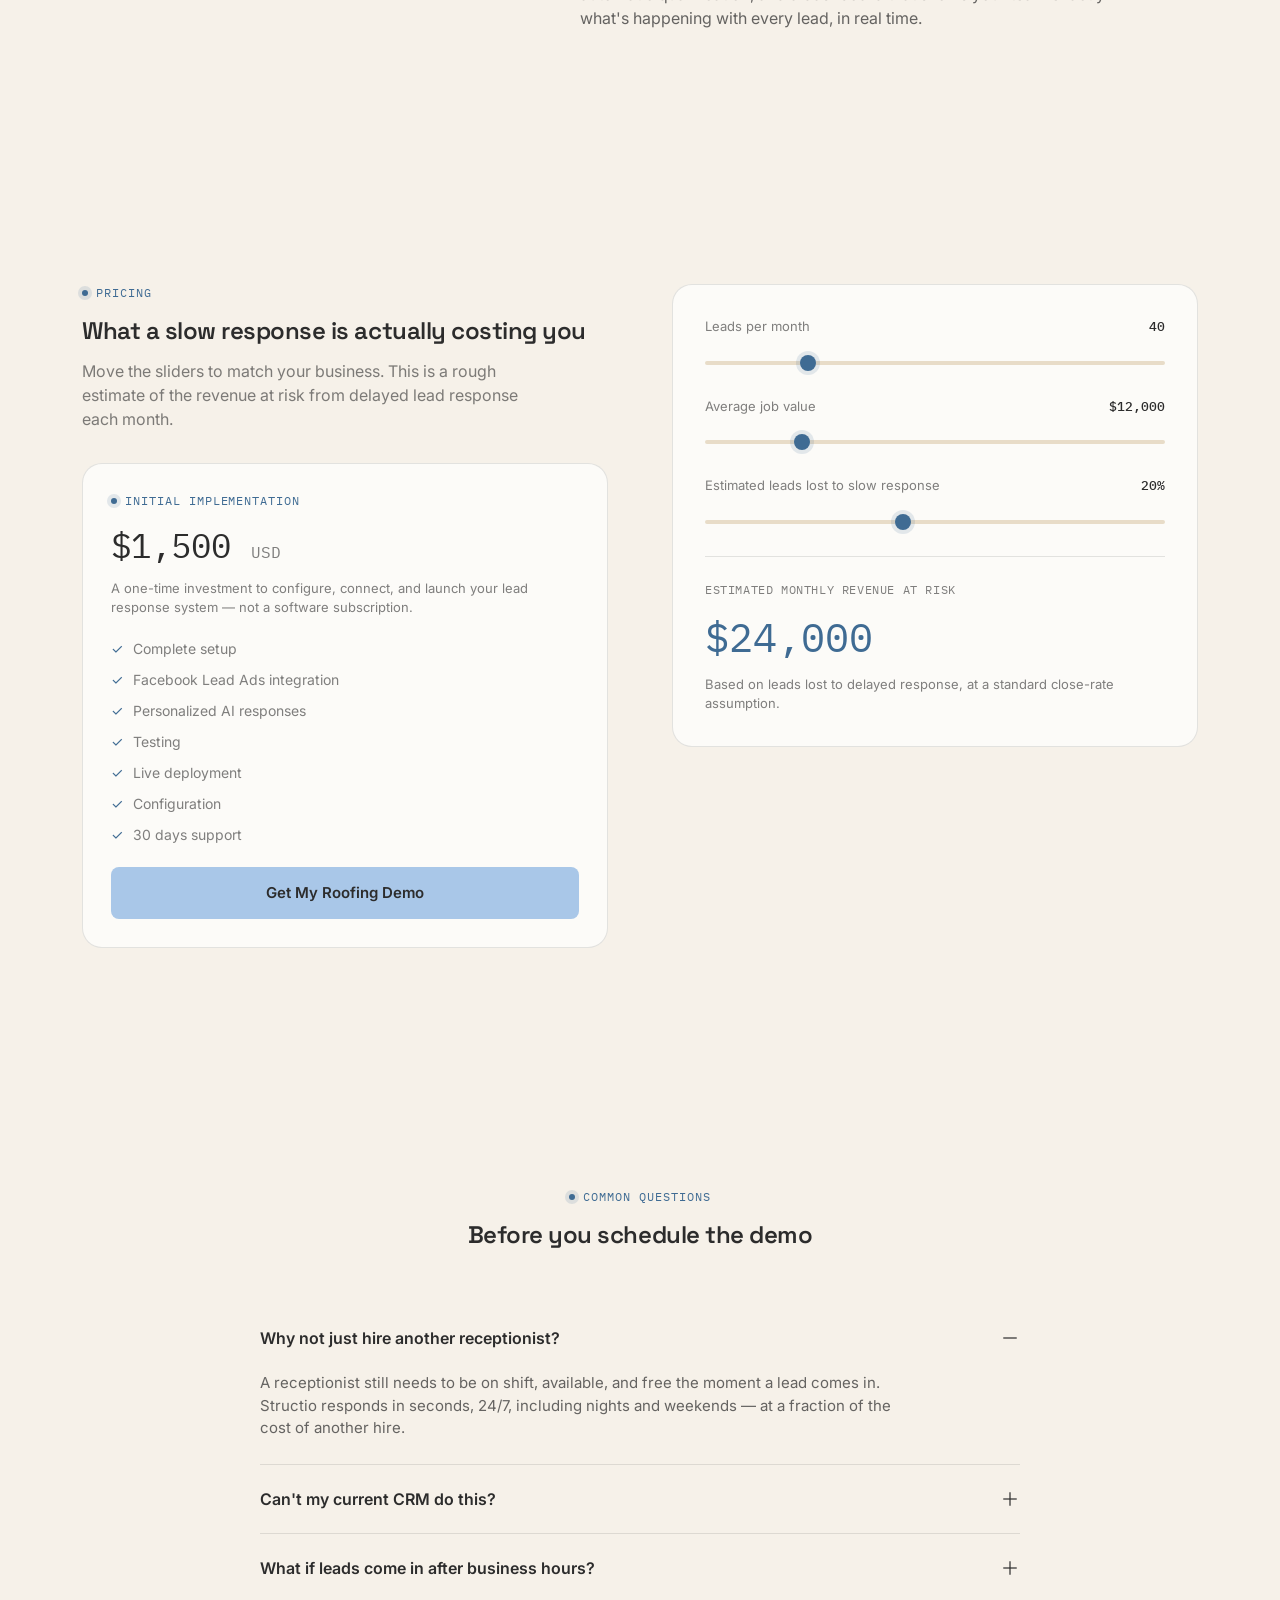
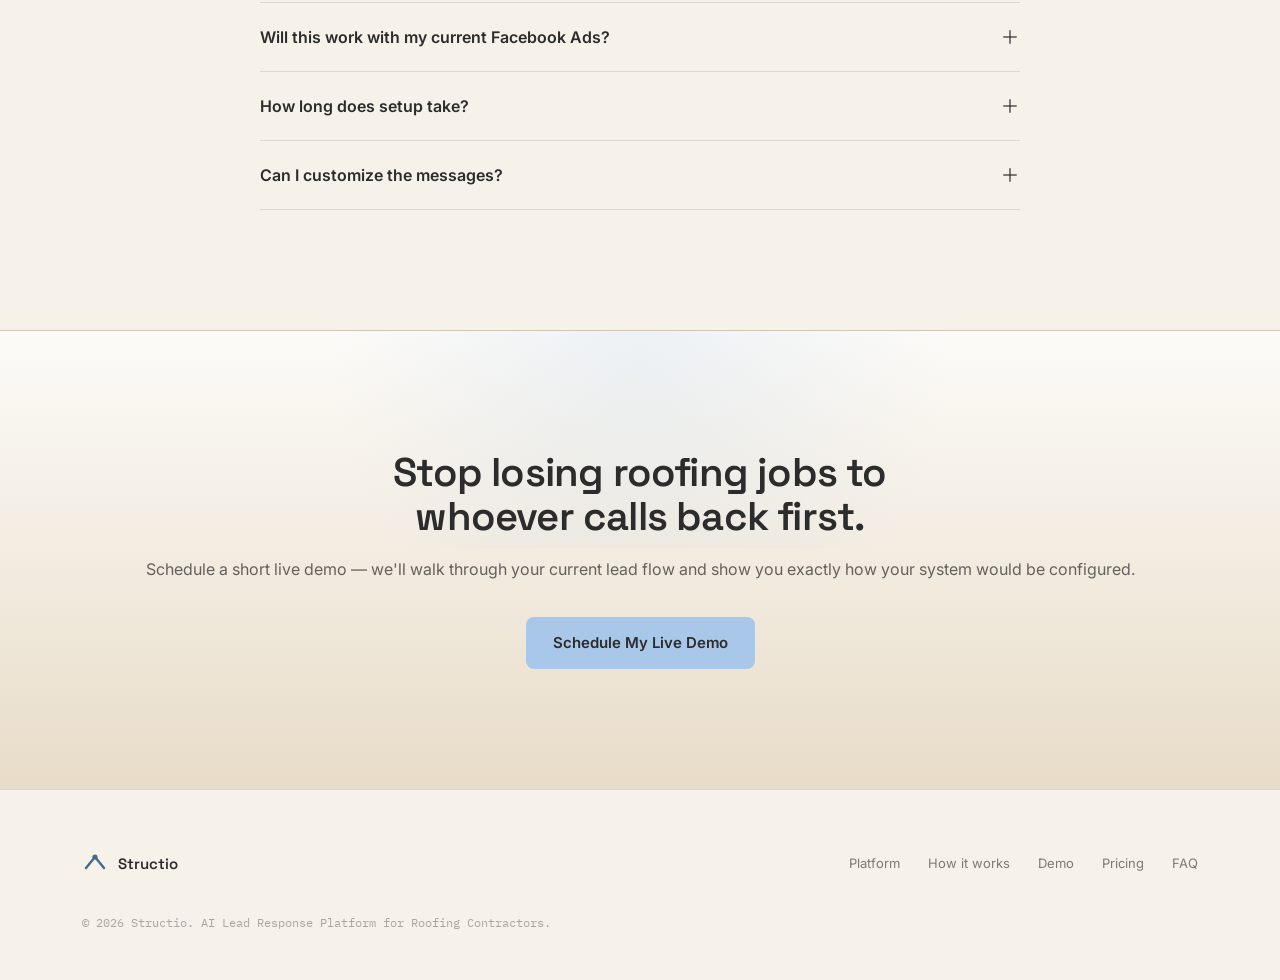
==== commit 46c82c71: "Update print statement from 'Hello' to 'Goodbye'" ====
--- a/index.html
+++ b/index.html
@@ -3,27 +3,31 @@
 <head>
 <meta charset="UTF-8">
 <meta name="viewport" content="width=device-width, initial-scale=1.0">
-<title>Structio — AI Lead Response Platform for Roofing Contractors</title>
-<meta name="description" content="Structio is the AI lead response platform built for roofing contractors. Respond to every roofing lead in seconds, book more appointments, and stop losing jobs to faster competitors.">
+<title>Structio | Roofing Lead Automation &amp; AI Lead Response Platform</title>
+<meta name="description" content="Structio automates roofing lead response and Facebook Lead Automation — instant, AI-qualified replies that help roofing contractors book more appointments and stop losing jobs to slower competitors.">
 <link rel="canonical" href="https://structio.co.za/">
-<meta name="robots" content="index, follow">
+<meta name="robots" content="index, follow, max-image-preview:large">
+<meta name="theme-color" content="#F6F1E9">
+<link rel="sitemap" type="application/xml" title="Sitemap" href="/sitemap.xml">
 
 <!-- Open Graph -->
 <meta property="og:type" content="website">
 <meta property="og:site_name" content="Structio">
-<meta property="og:title" content="Structio — AI Lead Response Platform for Roofing Contractors">
-<meta property="og:description" content="Respond to every roofing lead in seconds. Structio books more appointments for roofing contractors by never letting a lead go cold.">
+<meta property="og:title" content="Structio | Roofing Lead Automation &amp; AI Lead Response Platform">
+<meta property="og:description" content="Instant, AI-qualified lead response for roofing contractors. Structio turns Facebook Lead Ads into booked appointments by never letting a lead go cold.">
 <meta property="og:url" content="https://structio.co.za/">
 <meta property="og:image" content="https://structio.co.za/og-image.png">
+<meta property="og:image:alt" content="Structio — Roofing Lead Automation Platform">
 <meta property="og:locale" content="en_US">
 
 <!-- Twitter -->
 <meta name="twitter:card" content="summary_large_image">
-<meta name="twitter:title" content="Structio — AI Lead Response Platform for Roofing Contractors">
+<meta name="twitter:title" content="Structio | Roofing Lead Automation &amp; AI Lead Response Platform">
 <meta name="twitter:description" content="Respond to every roofing lead in seconds. Stop losing roofing jobs to whoever calls back first.">
 <meta name="twitter:image" content="https://structio.co.za/og-image.png">
-
-<link rel="icon" href="data:image/svg+xml,%3Csvg xmlns='http://www.w3.org/2000/svg' viewBox='0 0 26 26'%3E%3Cpath d='M4 17L13 6L22 17' stroke='%23FFB020' stroke-width='2.6' fill='none' stroke-linecap='round' stroke-linejoin='round'/%3E%3Ccircle cx='13' cy='6' r='2.8' fill='%23FFB020'/%3E%3C/svg%3E">
+<meta name="twitter:image:alt" content="Structio — Roofing Lead Automation Platform">
+
+<link rel="icon" href="data:image/svg+xml,%3Csvg xmlns='http://www.w3.org/2000/svg' viewBox='0 0 26 26'%3E%3Cpath d='M4 17L13 6L22 17' stroke='%233F6B93' stroke-width='2.6' fill='none' stroke-linecap='round' stroke-linejoin='round'/%3E%3Ccircle cx='13' cy='6' r='2.8' fill='%233F6B93'/%3E%3C/svg%3E">
 
 <link rel="preconnect" href="https://fonts.googleapis.com">
 <link rel="preconnect" href="https://fonts.gstatic.com" crossorigin>
@@ -60,6 +64,59 @@
       "@type": "WebSite",
       "name": "Structio",
       "url": "https://structio.co.za/"
+    },
+    {
+      "@type": "FAQPage",
+      "mainEntity": [
+        {
+          "@type": "Question",
+          "name": "Why not just hire another receptionist?",
+          "acceptedAnswer": {
+            "@type": "Answer",
+            "text": "A receptionist still needs to be on shift, available, and free the moment a lead comes in. Structio responds in seconds, 24/7, including nights and weekends — at a fraction of the cost of another hire."
+          }
+        },
+        {
+          "@type": "Question",
+          "name": "Can't my current CRM do this?",
+          "acceptedAnswer": {
+            "@type": "Answer",
+            "text": "Most CRMs store leads — they don't respond to them. Structio adds true roofing CRM automation on top of what you already use, sending an instant, personalized response and qualifying the lead before it ever needs manual attention."
+          }
+        },
+        {
+          "@type": "Question",
+          "name": "What if leads come in after business hours?",
+          "acceptedAnswer": {
+            "@type": "Answer",
+            "text": "Structio responds the same way at 11 p.m. on a Saturday as it does at 10 a.m. on a Tuesday. After-hours leads are often the easiest ones to lose — and the easiest ones for Structio to save."
+          }
+        },
+        {
+          "@type": "Question",
+          "name": "Will this work with my current Facebook Ads?",
+          "acceptedAnswer": {
+            "@type": "Answer",
+            "text": "Yes. Structio connects directly to Facebook Lead Ads for complete Facebook Lead Automation, so leads flow into your response system the moment they're submitted — no manual exports or spreadsheets."
+          }
+        },
+        {
+          "@type": "Question",
+          "name": "How long does setup take?",
+          "acceptedAnswer": {
+            "@type": "Answer",
+            "text": "Most systems go live in under an hour once your lead sources are connected. Our team handles the configuration — you don't need to learn any new software."
+          }
+        },
+        {
+          "@type": "Question",
+          "name": "Can I customize the messages?",
+          "acceptedAnswer": {
+            "@type": "Answer",
+            "text": "Yes. Every response is written around your business, your service area, and your tone — reviewed with you before your system goes live."
+          }
+        }
+      ]
     }
   ]
 }
@@ -67,20 +124,34 @@
 
 <style>
   :root{
-    --ink:#12151C;
-    --surface:#1A1F29;
-    --surface-2:#222836;
-    --glass:rgba(255,255,255,0.04);
-    --fog:#8B93A6;
-    --fog-dim:#5B6272;
-    --paper:#F6F7F9;
-    --white:#FFFFFF;
-    --amber:#FFB020;
-    --amber-soft:rgba(255,176,32,0.14);
-    --blue:#5B8CFF;
-    --blue-soft:rgba(91,140,255,0.14);
-    --line:rgba(255,255,255,0.08);
-    --line-dark:rgba(18,21,28,0.08);
+    --ink:#2C2C2C;
+    --bg:#F6F1E9;
+    --paper:#FCFBF8;
+    --surface:#FCFBF8;
+    --surface-2:#E8DCC8;
+    --white:#FCFBF8;
+    --fog: rgba(44,44,44,0.60);
+    --fog-dim: rgba(44,44,44,0.38);
+    --prose: rgba(44,44,44,0.72);
+    --line: rgba(44,44,44,0.12);
+    --line-dark: rgba(44,44,44,0.08);
+    --glass: rgba(246,241,233,0.82);
+    --accent:#A9C7E8;
+    --accent-deep:#3F6B93;
+    --accent-soft: rgba(169,199,232,0.20);
+    --accent-deep-soft: rgba(63,107,147,0.14);
+    --beige-soft: rgba(232,220,200,0.45);
+    --panel:#2C2C2C;
+    --panel-2:#221F1B;
+    --panel-text:#FCFBF8;
+    --panel-text-dim: rgba(252,251,248,0.60);
+    --panel-line: rgba(252,251,248,0.10);
+    --panel-surface: rgba(252,251,248,0.05);
+    --panel-surface-hover: rgba(252,251,248,0.08);
+    --panel-dot: rgba(252,251,248,0.24);
+    --panel-accent-soft: rgba(169,199,232,0.16);
+    --panel-accent-2:#E8DCC8;
+    --panel-accent-2-soft: rgba(232,220,200,0.16);
     --radius-s:8px;
     --radius-m:12px;
     --radius-l:20px;
@@ -93,8 +164,8 @@
   html{scroll-behavior:smooth;}
   body{
     font-family:var(--font-body);
-    background:var(--ink);
-    color:var(--white);
+    background:var(--bg);
+    color:var(--ink);
     line-height:1.5;
     -webkit-font-smoothing:antialiased;
   }
@@ -105,21 +176,21 @@
   @media (max-width:640px){ .wrap{padding:0 20px;} }
 
   .skip-link{
-    position:absolute; left:-9999px; top:0; background:var(--amber); color:#1A1204;
+    position:absolute; left:-9999px; top:0; background:var(--accent-deep); color:#FCFBF8;
     padding:12px 20px; border-radius:0 0 8px 0; z-index:100; font-weight:600;
   }
   .skip-link:focus{left:0;}
 
   a:focus-visible, button:focus-visible, input:focus-visible, .faq-q:focus-visible{
-    outline:2px solid var(--amber); outline-offset:3px; border-radius:4px;
+    outline:2px solid var(--accent-deep); outline-offset:3px; border-radius:4px;
   }
 
   h1,h2,h3,h4{font-family:var(--font-display); font-weight:600; letter-spacing:-0.02em; line-height:1.1;}
   .eyebrow{
     font-family:var(--font-mono); font-size:12px; letter-spacing:0.08em; text-transform:uppercase;
-    color:var(--amber); display:flex; align-items:center; gap:8px; margin-bottom:16px;
-  }
-  .eyebrow::before{content:''; width:6px; height:6px; border-radius:50%; background:var(--amber); box-shadow:0 0 0 4px var(--amber-soft);}
+    color:var(--accent-deep); display:flex; align-items:center; gap:8px; margin-bottom:16px;
+  }
+  .eyebrow::before{content:''; width:6px; height:6px; border-radius:50%; background:var(--accent-deep); box-shadow:0 0 0 4px var(--accent-deep-soft);}
 
   section{padding:120px 0;}
   @media (max-width:768px){ section{padding:64px 0;} }
@@ -131,16 +202,16 @@
     cursor:pointer; transition:transform .2s var(--ease), box-shadow .2s var(--ease), background .2s var(--ease), border-color .2s var(--ease);
     white-space:nowrap; min-height:48px;
   }
-  .btn-primary{background:var(--amber); color:#1A1204;}
-  .btn-primary:hover{transform:translateY(-2px); box-shadow:0 10px 28px rgba(255,176,32,0.28);}
+  .btn-primary{background:var(--accent); color:var(--ink);}
+  .btn-primary:hover{transform:translateY(-2px); box-shadow:0 10px 28px rgba(169,199,232,0.38);}
   .btn-primary:active{transform:translateY(0);}
-  .btn-ghost{background:var(--glass); border-color:var(--line); color:var(--white); backdrop-filter:blur(6px);}
-  .btn-ghost:hover{border-color:rgba(255,255,255,0.26); background:rgba(255,255,255,0.06);}
+  .btn-ghost{background:var(--glass); border-color:var(--line); color:var(--ink); backdrop-filter:blur(6px);}
+  .btn-ghost:hover{border-color:rgba(44,44,44,0.22); background:rgba(44,44,44,0.04);}
   .btn-block{width:100%;}
 
   header{
     position:sticky; top:0; z-index:50;
-    background:rgba(18,21,28,0.78); backdrop-filter:blur(14px) saturate(140%);
+    background:rgba(246,241,233,0.82); backdrop-filter:blur(14px) saturate(140%);
     border-bottom:1px solid var(--line);
   }
   nav{display:flex; align-items:center; justify-content:space-between; padding:16px 0;}
@@ -149,8 +220,8 @@
   @media (min-width:920px){ .brand-sub{display:inline;} }
   .nav-links{display:flex; align-items:center; gap:36px; font-size:14px; color:var(--fog); font-weight:500;}
   .nav-links a{position:relative; padding:4px 0;}
-  .nav-links a::after{content:''; position:absolute; left:0; bottom:-2px; width:0; height:1px; background:var(--amber); transition:width .2s var(--ease);}
-  .nav-links a:hover{color:var(--white);}
+  .nav-links a::after{content:''; position:absolute; left:0; bottom:-2px; width:0; height:1px; background:var(--accent-deep); transition:width .2s var(--ease);}
+  .nav-links a:hover{color:var(--ink);}
   .nav-links a:hover::after{width:100%;}
   .nav-mobile-hide{display:flex;}
   @media (max-width:820px){ .nav-mobile-hide{display:none;} }
@@ -160,17 +231,17 @@
   .hero{padding-top:96px; padding-bottom:72px; position:relative; overflow:hidden;}
   .hero::before{
     content:''; position:absolute; top:-220px; right:-160px; width:600px; height:600px;
-    background:radial-gradient(circle, rgba(255,176,32,0.11) 0%, rgba(255,176,32,0) 70%);
+    background:radial-gradient(circle, rgba(169,199,232,0.16) 0%, rgba(169,199,232,0) 70%);
     pointer-events:none;
   }
   .hero::after{
     content:''; position:absolute; bottom:-260px; left:-180px; width:520px; height:520px;
-    background:radial-gradient(circle, rgba(91,140,255,0.08) 0%, rgba(91,140,255,0) 70%);
+    background:radial-gradient(circle, rgba(232,220,200,0.40) 0%, rgba(232,220,200,0) 70%);
     pointer-events:none;
   }
   .hero-grid{display:grid; grid-template-columns:1fr; gap:16px; text-align:center; max-width:780px; margin:0 auto; position:relative; z-index:1;}
   .hero h1{font-size:56px; margin-bottom:22px;}
-  .hero h1 .accent{color:var(--amber);}
+  .hero h1 .accent{color:var(--accent-deep);}
   @media (max-width:768px){ .hero h1{font-size:34px;} }
   .hero p.lede{font-size:19px; color:var(--fog); max-width:620px; margin:0 auto 36px;}
   .hero-ctas{display:flex; gap:14px; justify-content:center; flex-wrap:wrap; margin-bottom:20px;}
@@ -179,93 +250,93 @@
   .race{
     margin-top:72px; background:var(--surface); border:1px solid var(--line); border-radius:var(--radius-l);
     padding:36px; max-width:920px; margin-left:auto; margin-right:auto; position:relative; z-index:1;
-    box-shadow:0 40px 90px -40px rgba(0,0,0,0.5);
+    box-shadow:0 40px 90px -40px rgba(44,44,44,0.16);
   }
   .race-head{display:flex; justify-content:space-between; align-items:center; margin-bottom:28px; flex-wrap:wrap; gap:10px;}
   .race-head .label{font-family:var(--font-mono); font-size:12px; color:var(--fog); text-transform:uppercase; letter-spacing:0.06em;}
   .race-row{display:grid; grid-template-columns:150px 1fr 92px; align-items:center; gap:16px; padding:16px 0;}
   .race-row + .race-row{border-top:1px solid var(--line);}
-  .race-tag{font-size:13px; font-weight:600; color:var(--white);}
+  .race-tag{font-size:13px; font-weight:600; color:var(--ink);}
   .race-sub{font-size:12px; color:var(--fog-dim); margin-top:2px;}
   .track{position:relative; height:8px; background:var(--surface-2); border-radius:4px; overflow:hidden;}
   .track-fill{position:absolute; left:0; top:0; height:100%; border-radius:4px;}
-  .track-fill.win{background:linear-gradient(90deg, var(--amber), #FFD37A); animation:fillFast 2.4s var(--ease) forwards;}
+  .track-fill.win{background:linear-gradient(90deg, var(--accent-deep), var(--accent)); animation:fillFast 2.4s var(--ease) forwards;}
   .track-fill.lose{background:var(--fog-dim); animation:fillSlow 2.4s linear forwards; opacity:0.7;}
   @keyframes fillFast{0%{width:0%;} 100%{width:100%;}}
   @keyframes fillSlow{0%{width:0%;} 100%{width:26%;}}
   .race-time{font-family:var(--font-mono); font-size:13px; text-align:right;}
-  .race-time.fast{color:var(--amber);}
+  .race-time.fast{color:var(--accent-deep);}
   .race-time.slow{color:var(--fog-dim);}
   .race-foot{margin-top:20px; padding-top:20px; border-top:1px solid var(--line); font-size:13px; color:var(--fog); text-align:center;}
 
   .problem{background:var(--paper); color:var(--ink);}
-  .problem .eyebrow{color:#B5760A;}
-  .problem .eyebrow::before{background:#B5760A; box-shadow:0 0 0 4px rgba(181,118,10,0.14);}
+  .problem .eyebrow{color:var(--accent-deep);}
+  .problem .eyebrow::before{background:var(--accent-deep); box-shadow:0 0 0 4px var(--accent-deep-soft);}
   .problem-grid{display:grid; grid-template-columns:1.1fr 0.9fr; gap:64px; align-items:center;}
   @media (max-width:900px){ .problem-grid{grid-template-columns:1fr;} }
   .problem h2{font-size:38px; color:var(--ink); margin-bottom:20px;}
-  .problem p{color:#4B5163; font-size:16px; margin-bottom:16px; max-width:520px;}
-  .stat-card{background:var(--ink); color:var(--white); border-radius:var(--radius-l); padding:36px; box-shadow:0 30px 70px -30px rgba(18,21,28,0.4);}
-  .stat-big{font-family:var(--font-mono); font-size:52px; color:var(--amber); line-height:1;}
-  .stat-label{font-size:14px; color:var(--fog); margin-top:10px; max-width:280px;}
-  .stat-hr{border-top:1px solid var(--line); margin:28px 0;}
-  .stat-small-row{display:flex; justify-content:space-between; font-size:13px; color:var(--fog);}
-  .stat-small-row b{color:var(--white); font-family:var(--font-mono); font-weight:500;}
+  .problem p{color:var(--prose); font-size:16px; margin-bottom:16px; max-width:520px;}
+  .stat-card{background:var(--panel); color:var(--panel-text); border-radius:var(--radius-l); padding:36px; box-shadow:0 30px 70px -30px rgba(44,44,44,0.35);}
+  .stat-big{font-family:var(--font-mono); font-size:52px; color:var(--accent); line-height:1;}
+  .stat-label{font-size:14px; color:var(--panel-text-dim); margin-top:10px; max-width:280px;}
+  .stat-hr{border-top:1px solid var(--panel-line); margin:28px 0;}
+  .stat-small-row{display:flex; justify-content:space-between; font-size:13px; color:var(--panel-text-dim);}
+  .stat-small-row b{color:var(--panel-text); font-family:var(--font-mono); font-weight:500;}
 
   .section-head{max-width:640px; margin-bottom:56px;}
   .section-head h2{font-size:36px;}
   .section-head p{color:var(--fog); font-size:16px; margin-top:14px;}
   .section-head.light h2{color:var(--ink);}
-  .section-head.light p{color:#4B5163;}
+  .section-head.light p{color:var(--prose);}
 
   .steps{display:grid; grid-template-columns:repeat(3, 1fr); gap:1px; background:var(--line); border:1px solid var(--line); border-radius:var(--radius-l); overflow:hidden;}
   @media (max-width:820px){ .steps{grid-template-columns:1fr;} }
   .step{background:var(--surface); padding:40px 32px; transition:background .2s var(--ease);}
   .step:hover{background:var(--surface-2);}
-  .step-index{font-family:var(--font-mono); font-size:13px; color:var(--amber); margin-bottom:20px;}
+  .step-index{font-family:var(--font-mono); font-size:13px; color:var(--accent-deep); margin-bottom:20px;}
   .step h3{font-size:19px; margin-bottom:12px;}
   .step p{font-size:14px; color:var(--fog);}
 
   .product{background:var(--paper); color:var(--ink);}
-  .dash{background:var(--ink); border-radius:var(--radius-l); padding:4px; box-shadow:0 40px 80px -30px rgba(18,21,28,0.35);}
-  .dash-inner{background:#0F1218; border-radius:16px; padding:28px; color:var(--white);}
+  .dash{background:var(--panel); border-radius:var(--radius-l); padding:4px; box-shadow:0 40px 80px -30px rgba(44,44,44,0.30);}
+  .dash-inner{background:var(--panel-2); border-radius:16px; padding:28px; color:var(--panel-text);}
   .dash-bar{display:flex; align-items:center; gap:8px; margin-bottom:24px;}
-  .dot{width:9px; height:9px; border-radius:50%; background:var(--fog-dim);}
+  .dot{width:9px; height:9px; border-radius:50%; background:var(--panel-dot);}
   .dash-cols{display:grid; grid-template-columns:220px 1fr; gap:24px;}
   @media (max-width:768px){ .dash-cols{grid-template-columns:1fr;} }
   .dash-nav{display:flex; flex-direction:column; gap:4px;}
-  .dash-nav-item{font-size:13px; color:var(--fog); padding:9px 12px; border-radius:8px;}
-  .dash-nav-item.active{background:var(--surface-2); color:var(--white);}
-  .lead-item{display:grid; grid-template-columns:auto 1fr auto; gap:14px; align-items:center; padding:14px 16px; border-radius:10px; background:var(--surface); border:1px solid var(--line); margin-bottom:10px; transition:border-color .2s var(--ease);}
-  .lead-item:hover{border-color:rgba(255,176,32,0.3);}
-  .lead-avatar{width:34px; height:34px; border-radius:8px; background:var(--surface-2); display:flex; align-items:center; justify-content:center; font-family:var(--font-mono); font-size:12px; color:var(--amber);}
+  .dash-nav-item{font-size:13px; color:var(--panel-text-dim); padding:9px 12px; border-radius:8px;}
+  .dash-nav-item.active{background:var(--panel-surface-hover); color:var(--panel-text);}
+  .lead-item{display:grid; grid-template-columns:auto 1fr auto; gap:14px; align-items:center; padding:14px 16px; border-radius:10px; background:var(--panel-surface); border:1px solid var(--panel-line); margin-bottom:10px; transition:border-color .2s var(--ease);}
+  .lead-item:hover{border-color:rgba(169,199,232,0.35);}
+  .lead-avatar{width:34px; height:34px; border-radius:8px; background:var(--panel-surface-hover); display:flex; align-items:center; justify-content:center; font-family:var(--font-mono); font-size:12px; color:var(--accent);}
   .lead-name{font-size:13px; font-weight:600;}
-  .lead-meta{font-size:12px; color:var(--fog-dim); margin-top:2px;}
+  .lead-meta{font-size:12px; color:var(--panel-text-dim); margin-top:2px;}
   .lead-status{font-family:var(--font-mono); font-size:11px; padding:5px 9px; border-radius:6px;}
-  .lead-status.responded{background:var(--amber-soft); color:var(--amber);}
-  .lead-status.queued{background:var(--blue-soft); color:var(--blue);}
-  .lead-log{font-family:var(--font-mono); font-size:11px; color:var(--fog-dim); margin-top:14px; padding-top:14px; border-top:1px solid var(--line);}
+  .lead-status.responded{background:var(--panel-accent-soft); color:var(--accent);}
+  .lead-status.queued{background:var(--panel-accent-2-soft); color:var(--panel-accent-2);}
+  .lead-log{font-family:var(--font-mono); font-size:11px; color:var(--panel-text-dim); margin-top:14px; padding-top:14px; border-top:1px solid var(--panel-line);}
 
   /* DEMO / LOOM */
   .demo{position:relative;}
   .demo-grid{display:grid; grid-template-columns:1fr; gap:40px; max-width:820px; margin:0 auto; text-align:center;}
   .demo-video{
     position:relative; border-radius:var(--radius-l); overflow:hidden; border:1px solid var(--line);
-    background:var(--surface); aspect-ratio:16/9; box-shadow:0 40px 90px -40px rgba(0,0,0,0.55);
-  }
-  .demo-video iframe{width:100%; height:100%; border:0; display:block;}
+    background:var(--surface); padding-bottom:46.12005856515374%; height:0; box-shadow:0 40px 90px -40px rgba(44,44,44,0.18);
+  }
+  .demo-video iframe{position:absolute; top:0; left:0; width:100%; height:100%; border:0; display:block;}
   .demo-placeholder{
     position:absolute; inset:0; display:flex; flex-direction:column; align-items:center; justify-content:center; gap:14px;
     background:linear-gradient(160deg, var(--surface-2), var(--surface)); color:var(--fog);
   }
   .demo-play{
-    width:64px; height:64px; border-radius:50%; background:var(--amber); display:flex; align-items:center; justify-content:center;
-    box-shadow:0 0 0 10px rgba(255,176,32,0.12);
+    width:64px; height:64px; border-radius:50%; background:var(--accent); display:flex; align-items:center; justify-content:center;
+    box-shadow:0 0 0 10px rgba(169,199,232,0.18);
   }
   .demo-list{display:flex; flex-direction:column; gap:10px; text-align:left; max-width:520px; margin:0 auto;}
   .demo-list li{display:flex; gap:10px; font-size:14px; color:var(--fog);}
-  .demo-list li b{color:var(--white); font-weight:600;}
-  .demo-check{color:var(--amber); flex-shrink:0;}
+  .demo-list li b{color:var(--ink); font-weight:600;}
+  .demo-check{color:var(--accent-deep); flex-shrink:0;}
 
   .compare-head{max-width:640px; margin-bottom:56px;}
   table.compare{width:100%; border-collapse:collapse; border:1px solid var(--line); border-radius:var(--radius-l); overflow:hidden;}
@@ -276,13 +347,13 @@
   table.compare tr{transition:background .2s var(--ease);}
   table.compare tbody tr:hover{background:rgba(255,255,255,0.02);}
   .cell-no{color:var(--fog-dim);}
-  .cell-yes{color:var(--amber); font-weight:600;}
+  .cell-yes{color:var(--accent-deep); font-weight:600;}
   @media (max-width:640px){
     table.compare, table.compare thead, table.compare tbody, table.compare th, table.compare td, table.compare tr{display:block;}
     table.compare thead{display:none;}
     table.compare tr{border-bottom:1px solid var(--line); padding:14px 0;}
     table.compare td{border:none; padding:6px 0;}
-    table.compare td:first-child{color:var(--white); font-weight:600;}
+    table.compare td:first-child{color:var(--ink); font-weight:600;}
   }
 
   /* WHY ROOFING */
@@ -290,20 +361,20 @@
   .why-grid{display:grid; grid-template-columns:repeat(3, 1fr); gap:1px; background:var(--line-dark); border:1px solid var(--line-dark); border-radius:var(--radius-l); overflow:hidden; margin-top:56px;}
   @media (max-width:820px){ .why-grid{grid-template-columns:1fr;} }
   .why-card{background:var(--white); padding:36px 30px; transition:transform .2s var(--ease), box-shadow .2s var(--ease);}
-  .why-card:hover{transform:translateY(-3px); box-shadow:0 20px 40px -20px rgba(18,21,28,0.2);}
+  .why-card:hover{transform:translateY(-3px); box-shadow:0 20px 40px -20px rgba(44,44,44,0.16);}
   .why-card h3{font-size:16px; margin-bottom:10px;}
-  .why-card p{font-size:14px; color:#5B6272;}
-  .why-icon{width:34px; height:34px; border-radius:9px; background:#FFF3E0; display:flex; align-items:center; justify-content:center; margin-bottom:18px;}
+  .why-card p{font-size:14px; color:var(--prose);}
+  .why-icon{width:34px; height:34px; border-radius:9px; background:#E9F1F9; display:flex; align-items:center; justify-content:center; margin-bottom:18px;}
 
   /* FOUNDER */
   .founder{display:grid; grid-template-columns:1fr 1.4fr; gap:56px; align-items:center;}
   @media (max-width:860px){ .founder{grid-template-columns:1fr;} }
   .founder-card{background:var(--surface); border:1px solid var(--line); border-radius:var(--radius-l); padding:36px; text-align:center;}
-  .founder-avatar{width:72px; height:72px; border-radius:50%; background:var(--surface-2); margin:0 auto 18px; display:flex; align-items:center; justify-content:center; font-family:var(--font-mono); color:var(--amber); font-size:20px; border:1px solid var(--line);}
+  .founder-avatar{width:72px; height:72px; border-radius:50%; background:var(--surface-2); margin:0 auto 18px; display:flex; align-items:center; justify-content:center; font-family:var(--font-mono); color:var(--accent-deep); font-size:20px; border:1px solid var(--line);}
   .founder-card h3{font-size:17px; margin-bottom:4px;}
   .founder-card .role{font-size:13px; color:var(--fog-dim);}
   .founder-text h2{font-size:32px; margin-bottom:18px;}
-  .founder-text p{color:var(--fog); font-size:16px; margin-bottom:14px; max-width:560px;}
+  .founder-text p{color:var(--prose); font-size:16px; margin-bottom:14px; max-width:560px;}
 
   /* TECH STACK */
   .stack{border-top:1px solid var(--line); border-bottom:1px solid var(--line); background:var(--surface);}
@@ -315,54 +386,72 @@
   .roi{display:grid; grid-template-columns:1fr 1fr; gap:64px; align-items:start;}
   @media (max-width:900px){ .roi{grid-template-columns:1fr;} }
   .price-tag{margin-top:32px; background:var(--surface); border:1px solid var(--line); border-radius:var(--radius-l); padding:28px;}
-  .price-tag .amount{font-family:var(--font-mono); font-size:34px; color:var(--white);}
+  .price-tag .amount{font-family:var(--font-mono); font-size:34px; color:var(--ink);}
   .price-tag .amount span{font-size:16px; color:var(--fog); font-weight:400;}
   .price-tag .desc{font-size:13px; color:var(--fog); margin-top:8px;}
   .price-checklist{margin-top:20px; display:flex; flex-direction:column; gap:10px;}
   .price-checklist li{display:flex; gap:10px; font-size:14px; color:var(--fog);}
-  .price-checklist li span{color:var(--amber); flex-shrink:0;}
+  .price-checklist li span{color:var(--accent-deep); flex-shrink:0;}
   .calc{background:var(--surface); border:1px solid var(--line); border-radius:var(--radius-l); padding:32px;}
   .calc-row{margin-bottom:26px;}
   .calc-row label{display:flex; justify-content:space-between; font-size:13px; color:var(--fog); margin-bottom:10px;}
-  .calc-row label b{font-family:var(--font-mono); color:var(--white); font-weight:500;}
+  .calc-row label b{font-family:var(--font-mono); color:var(--ink); font-weight:500;}
   input[type=range]{-webkit-appearance:none; width:100%; height:4px; border-radius:2px; background:var(--surface-2); outline:none;}
-  input[type=range]::-webkit-slider-thumb{-webkit-appearance:none; width:16px; height:16px; border-radius:50%; background:var(--amber); cursor:pointer; box-shadow:0 0 0 4px rgba(255,176,32,0.18);}
-  input[type=range]::-moz-range-thumb{width:16px; height:16px; border-radius:50%; background:var(--amber); border:none; cursor:pointer;}
+  input[type=range]::-webkit-slider-thumb{-webkit-appearance:none; width:16px; height:16px; border-radius:50%; background:var(--accent-deep); cursor:pointer; box-shadow:0 0 0 4px var(--accent-deep-soft);}
+  input[type=range]::-moz-range-thumb{width:16px; height:16px; border-radius:50%; background:var(--accent-deep); border:none; cursor:pointer;}
   .calc-result{margin-top:8px; padding-top:24px; border-top:1px solid var(--line);}
   .calc-result .r-label{font-family:var(--font-mono); font-size:12px; text-transform:uppercase; letter-spacing:0.05em; color:var(--fog);}
-  .calc-result .r-value{font-family:var(--font-mono); font-size:40px; color:var(--amber); margin-top:8px;}
+  .calc-result .r-value{font-family:var(--font-mono); font-size:40px; color:var(--accent-deep); margin-top:8px;}
   .calc-result .r-sub{font-size:13px; color:var(--fog); margin-top:8px;}
 
   .faq{max-width:760px; margin:0 auto;}
   .faq-head{text-align:center; margin-bottom:56px;}
   .faq-item{border-bottom:1px solid var(--line);}
-  .faq-q{display:flex; justify-content:space-between; align-items:center; gap:20px; width:100%; padding:24px 0; cursor:pointer; font-size:16px; font-weight:600; background:none; border:none; color:var(--white); text-align:left; font-family:var(--font-body);}
+  .faq-q{display:flex; justify-content:space-between; align-items:center; gap:20px; width:100%; padding:24px 0; cursor:pointer; font-size:16px; font-weight:600; background:none; border:none; color:var(--ink); text-align:left; font-family:var(--font-body);}
   .faq-plus{width:20px; height:20px; position:relative; flex-shrink:0;}
   .faq-plus::before, .faq-plus::after{content:''; position:absolute; background:var(--fog); border-radius:2px; transition:transform .2s var(--ease);}
   .faq-plus::before{width:14px; height:2px; top:9px; left:3px;}
   .faq-plus::after{width:2px; height:14px; top:3px; left:9px;}
   .faq-item.open .faq-plus::after{transform:rotate(90deg); opacity:0;}
   .faq-a{max-height:0; overflow:hidden; transition:max-height .3s var(--ease);}
-  .faq-a p{padding-bottom:24px; color:var(--fog); font-size:15px; max-width:640px;}
+  .faq-a p{padding-bottom:24px; color:var(--prose); font-size:15px; max-width:640px;}
   .faq-item.open .faq-a{max-height:260px;}
 
-  .final{background:linear-gradient(180deg, var(--surface) 0%, var(--ink) 100%); text-align:center; border-top:1px solid var(--line); position:relative; overflow:hidden;}
-  .final::before{content:''; position:absolute; top:-40%; left:50%; transform:translateX(-50%); width:800px; height:400px; background:radial-gradient(circle, rgba(255,176,32,0.10) 0%, rgba(255,176,32,0) 70%); pointer-events:none;}
+  .final{background:linear-gradient(180deg, var(--paper) 0%, var(--surface-2) 100%); text-align:center; border-top:1px solid var(--line); position:relative; overflow:hidden;}
+  .final::before{content:''; position:absolute; top:-40%; left:50%; transform:translateX(-50%); width:800px; height:400px; background:radial-gradient(circle, rgba(169,199,232,0.18) 0%, rgba(169,199,232,0) 70%); pointer-events:none;}
   .final h2{font-size:40px; max-width:640px; margin:0 auto 18px; position:relative;}
-  .final p{color:var(--fog); font-size:16px; margin-bottom:36px; position:relative;}
+  .final p{color:var(--prose); font-size:16px; margin-bottom:36px; position:relative;}
 
   footer{border-top:1px solid var(--line); padding:48px 0;}
   .foot-grid{display:flex; justify-content:space-between; align-items:center; flex-wrap:wrap; gap:20px;}
   .foot-brand{display:flex; align-items:center; gap:10px; font-family:var(--font-display); font-weight:600; font-size:15px;}
   .foot-links{display:flex; gap:28px; font-size:13px; color:var(--fog);}
-  .foot-links a:hover{color:var(--white);}
+  .foot-links a:hover{color:var(--ink);}
   .foot-copy{font-size:12px; color:var(--fog-dim); margin-top:24px; font-family:var(--font-mono);}
 
-  ::selection{background:var(--amber); color:#1A1204;}
+  ::selection{background:var(--accent); color:var(--ink);}
   @media (prefers-reduced-motion: reduce){
     *{animation-duration:0.01ms !important; animation-iteration-count:1 !important; transition-duration:0.01ms !important; scroll-behavior:auto !important;}
   }
 </style>
+
+<!-- Google tag (gtag.js) -->
+<script async src="https://www.googletagmanager.com/gtag/js?id=G-T0E6690E5C"></script>
+<script>
+window.dataLayer = window.dataLayer || [];
+function gtag(){dataLayer.push(arguments);}
+gtag('js', new Date());
+
+gtag('config', 'G-T0E6690E5C');
+</script>
+
+<script type="text/javascript">
+(function(c,l,a,r,i,t,y){
+c[a]=c[a]||function(){(c[a].q=c[a].q||[]).push(arguments)}
+t=l.createElement(r);t.async=1;t.src="https://www.clarity.ms/tag/"+i;
+y=l.getElementsByTagName(r)[0];y.parentNode.insertBefore(t,y);
+})(window, document, "clarity", "script", "xlk1qz3v10");
+</script>
 </head>
 <body>
 
@@ -373,8 +462,8 @@
     <nav aria-label="Primary">
       <a href="#top" class="brand" aria-label="Structio home">
         <svg class="mark" viewBox="0 0 26 26" fill="none" xmlns="http://www.w3.org/2000/svg" aria-hidden="true">
-          <path d="M4 17L13 6L22 17" stroke="#FFB020" stroke-width="2.4" stroke-linecap="round" stroke-linejoin="round"/>
-          <circle cx="13" cy="6" r="2.6" fill="#FFB020"/>
+          <path d="M4 17L13 6L22 17" stroke="#3F6B93" stroke-width="2.4" stroke-linecap="round" stroke-linejoin="round"/>
+          <circle cx="13" cy="6" r="2.6" fill="#3F6B93"/>
         </svg>
         Structio
         <span class="brand-sub">AI Lead Response Platform for Roofing Contractors</span>
@@ -465,7 +554,7 @@
       <div class="section-head">
         <div class="eyebrow">Implementation</div>
         <h2 id="how-heading">A proven system, configured for your business</h2>
-        <p>Structio isn't built from scratch for every customer — it's a platform we've already designed for roofing contractors. Our team configures it around how your business actually runs.</p>
+        <p>Structio brings proven roofing lead automation to your business without a custom build — it's a platform we've already designed for roofing contractors. Our team configures it around how your business actually runs.</p>
       </div>
       <div class="steps">
         <div class="step">
@@ -491,7 +580,7 @@
   <section class="product" aria-labelledby="product-heading">
     <div class="wrap">
       <div class="section-head light">
-        <div class="eyebrow" style="color:#B5760A;">What you'll see</div>
+        <div class="eyebrow" style="color:var(--accent-deep);">What you'll see</div>
         <h2 id="product-heading">See exactly what happens the moment a lead comes in</h2>
         <p>No black box. Every response, every qualifying question, and every hand-off is visible in your dashboard from the first second.</p>
       </div>
@@ -565,20 +654,15 @@
         </div>
 
         <div class="demo-video">
-          <!-- Replace the src below with your Loom share URL, e.g. https://www.loom.com/embed/your-video-id -->
           <iframe
-            src="https://www.loom.com/embed/REPLACE-WITH-YOUR-LOOM-ID"
+            src="https://www.loom.com/embed/570bc7417bf947ee85fc399207a766b7"
             title="Structio responding to a live roofing lead in real time"
-            allow="fullscreen"
-            loading="lazy"
-            style="display:none;">
+            frameborder="0"
+            webkitallowfullscreen
+            mozallowfullscreen
+            allowfullscreen
+            loading="lazy">
           </iframe>
-          <div class="demo-placeholder">
-            <div class="demo-play" aria-hidden="true">
-              <svg width="22" height="22" viewBox="0 0 22 22" fill="none"><path d="M6 4L18 11L6 18V4Z" fill="#1A1204"/></svg>
-            </div>
-            <span style="font-family:var(--font-mono); font-size:12px;">Add your Loom recording link to activate this demo</span>
-          </div>
         </div>
 
         <ul class="demo-list">
@@ -618,23 +702,23 @@
   <section class="why" aria-labelledby="why-heading">
     <div class="wrap">
       <div class="section-head light">
-        <div class="eyebrow" style="color:#B5760A;">Why roofing companies</div>
+        <div class="eyebrow" style="color:var(--accent-deep);">Why roofing companies</div>
         <h2 id="why-heading">Why roofing leads specifically need an instant response</h2>
-        <p>Roofing leads don't behave like most other home service inquiries — and that's exactly what Structio is built around.</p>
+        <p>Roofing leads don't behave like most other home service inquiries — and that's exactly what Structio's roofing marketing automation and AI lead qualification are built around.</p>
       </div>
       <div class="why-grid">
         <div class="why-card">
-          <div class="why-icon"><svg width="18" height="18" viewBox="0 0 18 18" fill="none" aria-hidden="true"><path d="M9 2L15 10H12V16H6V10H3L9 2Z" stroke="#B5760A" stroke-width="1.6" stroke-linejoin="round"/></svg></div>
+          <div class="why-icon"><svg width="18" height="18" viewBox="0 0 18 18" fill="none" aria-hidden="true"><path d="M9 2L15 10H12V16H6V10H3L9 2Z" stroke="#3F6B93" stroke-width="1.6" stroke-linejoin="round"/></svg></div>
           <h3>Storm surges create sudden urgency</h3>
           <p>A single storm can generate dozens of leads in the same day, all shopping several contractors at once. Whoever replies first usually wins the inspection.</p>
         </div>
         <div class="why-card">
-          <div class="why-icon"><svg width="18" height="18" viewBox="0 0 18 18" fill="none" aria-hidden="true"><rect x="3" y="4" width="12" height="10" rx="1.5" stroke="#B5760A" stroke-width="1.6"/><path d="M3 7H15" stroke="#B5760A" stroke-width="1.6"/></svg></div>
+          <div class="why-icon"><svg width="18" height="18" viewBox="0 0 18 18" fill="none" aria-hidden="true"><rect x="3" y="4" width="12" height="10" rx="1.5" stroke="#3F6B93" stroke-width="1.6"/><path d="M3 7H15" stroke="#3F6B93" stroke-width="1.6"/></svg></div>
           <h3>Insurance-driven timelines</h3>
           <p>Many roofing jobs run on insurance claim deadlines. Homeowners want a contractor who can move quickly — and a fast first response signals exactly that.</p>
         </div>
         <div class="why-card">
-          <div class="why-icon"><svg width="18" height="18" viewBox="0 0 18 18" fill="none" aria-hidden="true"><path d="M2 15L9 3L16 15H2Z" stroke="#B5760A" stroke-width="1.6" stroke-linejoin="round"/></svg></div>
+          <div class="why-icon"><svg width="18" height="18" viewBox="0 0 18 18" fill="none" aria-hidden="true"><path d="M2 15L9 3L16 15H2Z" stroke="#3F6B93" stroke-width="1.6" stroke-linejoin="round"/></svg></div>
           <h3>Crews are in the field, not the office</h3>
           <p>Roofing teams are on roofs, not answering phones. Leads that come in during the workday often wait hours for a reply — long enough to lose the job.</p>
         </div>
@@ -724,7 +808,7 @@
         </div>
         <div class="faq-item">
           <button class="faq-q" aria-expanded="false"><span>Can't my current CRM do this?</span><div class="faq-plus" aria-hidden="true"></div></button>
-          <div class="faq-a"><p>Most CRMs store leads — they don't respond to them. Structio is built specifically to send an instant, personalized response and qualify the lead before it ever needs manual attention.</p></div>
+          <div class="faq-a"><p>Most CRMs store leads — they don't respond to them. Structio adds true roofing CRM automation on top of what you already use, sending an instant, personalized response and qualifying the lead before it ever needs manual attention.</p></div>
         </div>
         <div class="faq-item">
           <button class="faq-q" aria-expanded="false"><span>What if leads come in after business hours?</span><div class="faq-plus" aria-hidden="true"></div></button>
@@ -732,7 +816,7 @@
         </div>
         <div class="faq-item">
           <button class="faq-q" aria-expanded="false"><span>Will this work with my current Facebook Ads?</span><div class="faq-plus" aria-hidden="true"></div></button>
-          <div class="faq-a"><p>Yes. Structio connects directly to Facebook Lead Ads, so leads flow into your response system the moment they're submitted — no manual exports or spreadsheets.</p></div>
+          <div class="faq-a"><p>Yes. Structio connects directly to Facebook Lead Ads for complete Facebook Lead Automation, so leads flow into your response system the moment they're submitted — no manual exports or spreadsheets.</p></div>
         </div>
         <div class="faq-item">
           <button class="faq-q" aria-expanded="false"><span>How long does setup take?</span><div class="faq-plus" aria-hidden="true"></div></button>
@@ -762,8 +846,8 @@
     <div class="foot-grid">
       <div class="foot-brand">
         <svg class="mark" viewBox="0 0 26 26" fill="none" xmlns="http://www.w3.org/2000/svg" aria-hidden="true">
-          <path d="M4 17L13 6L22 17" stroke="#FFB020" stroke-width="2.4" stroke-linecap="round" stroke-linejoin="round"/>
-          <circle cx="13" cy="6" r="2.6" fill="#FFB020"/>
+          <path d="M4 17L13 6L22 17" stroke="#3F6B93" stroke-width="2.4" stroke-linecap="round" stroke-linejoin="round"/>
+          <circle cx="13" cy="6" r="2.6" fill="#3F6B93"/>
         </svg>
         Structio
       </div>
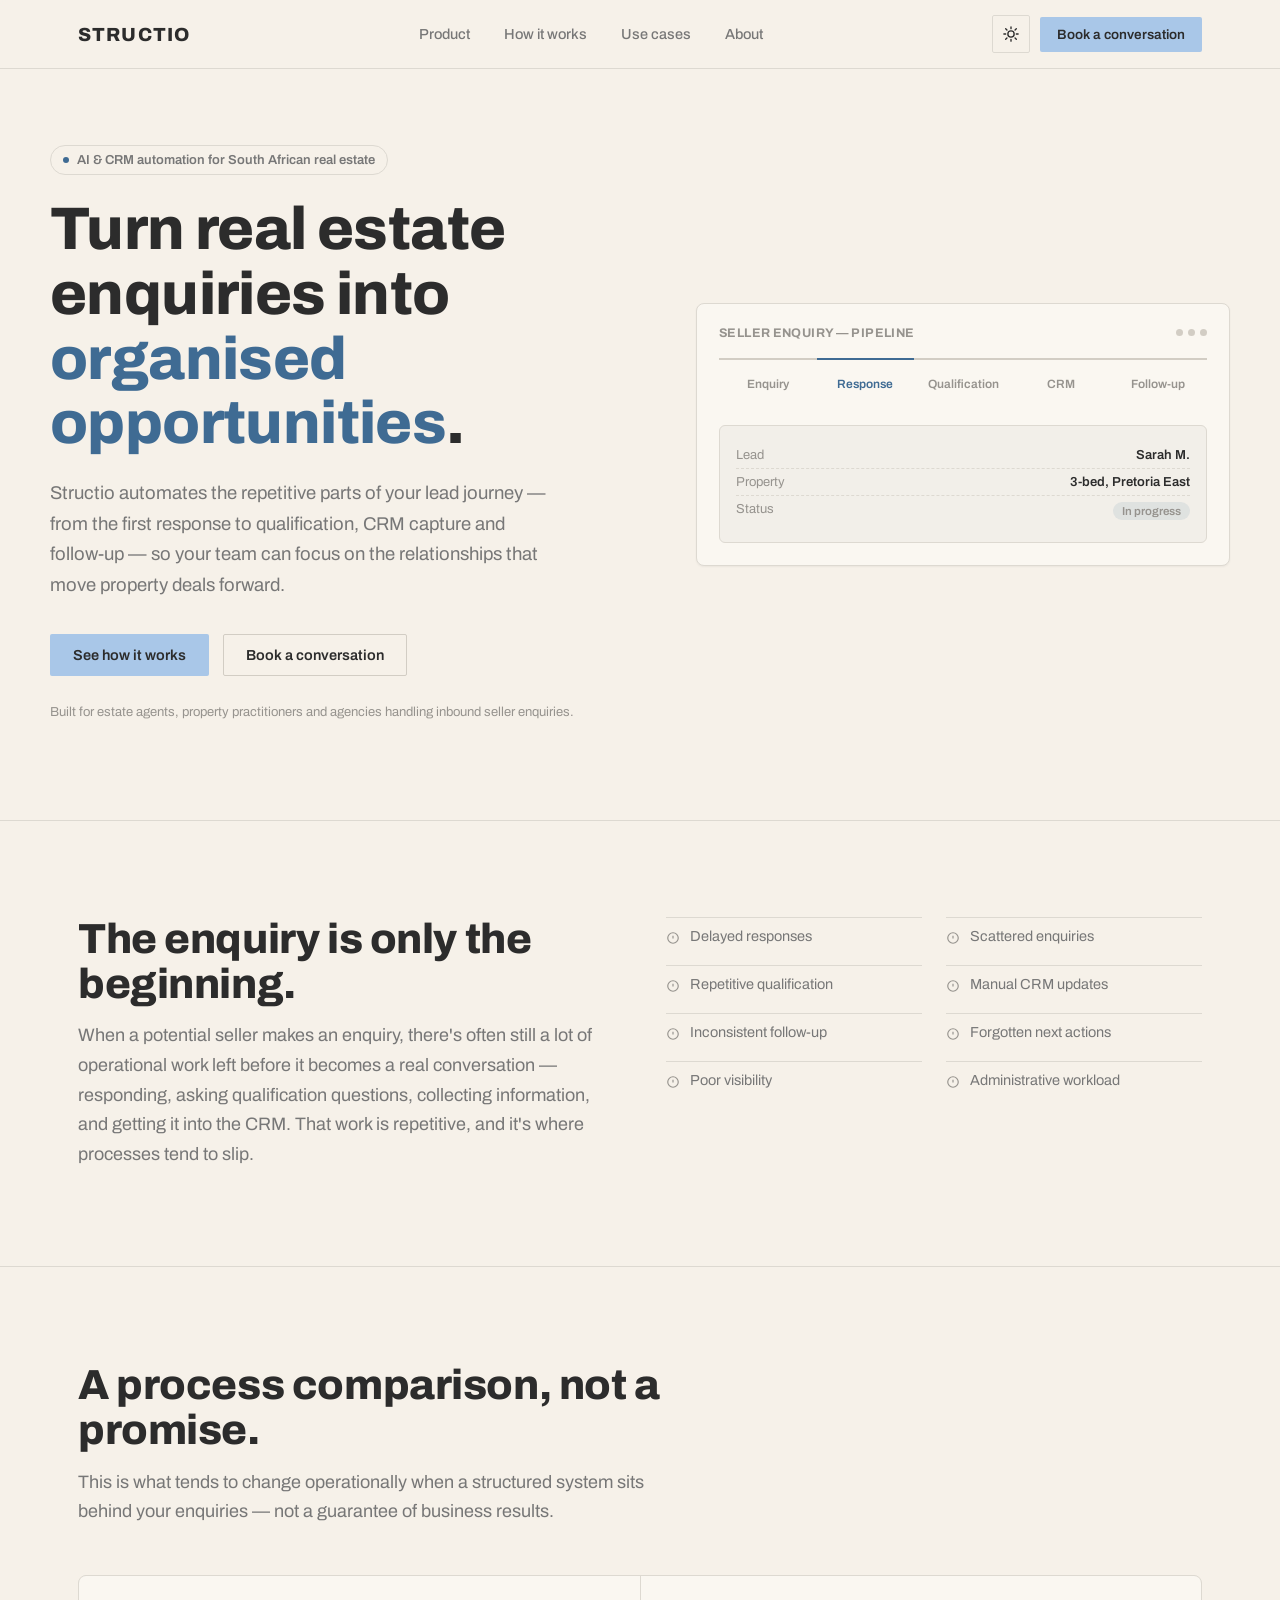
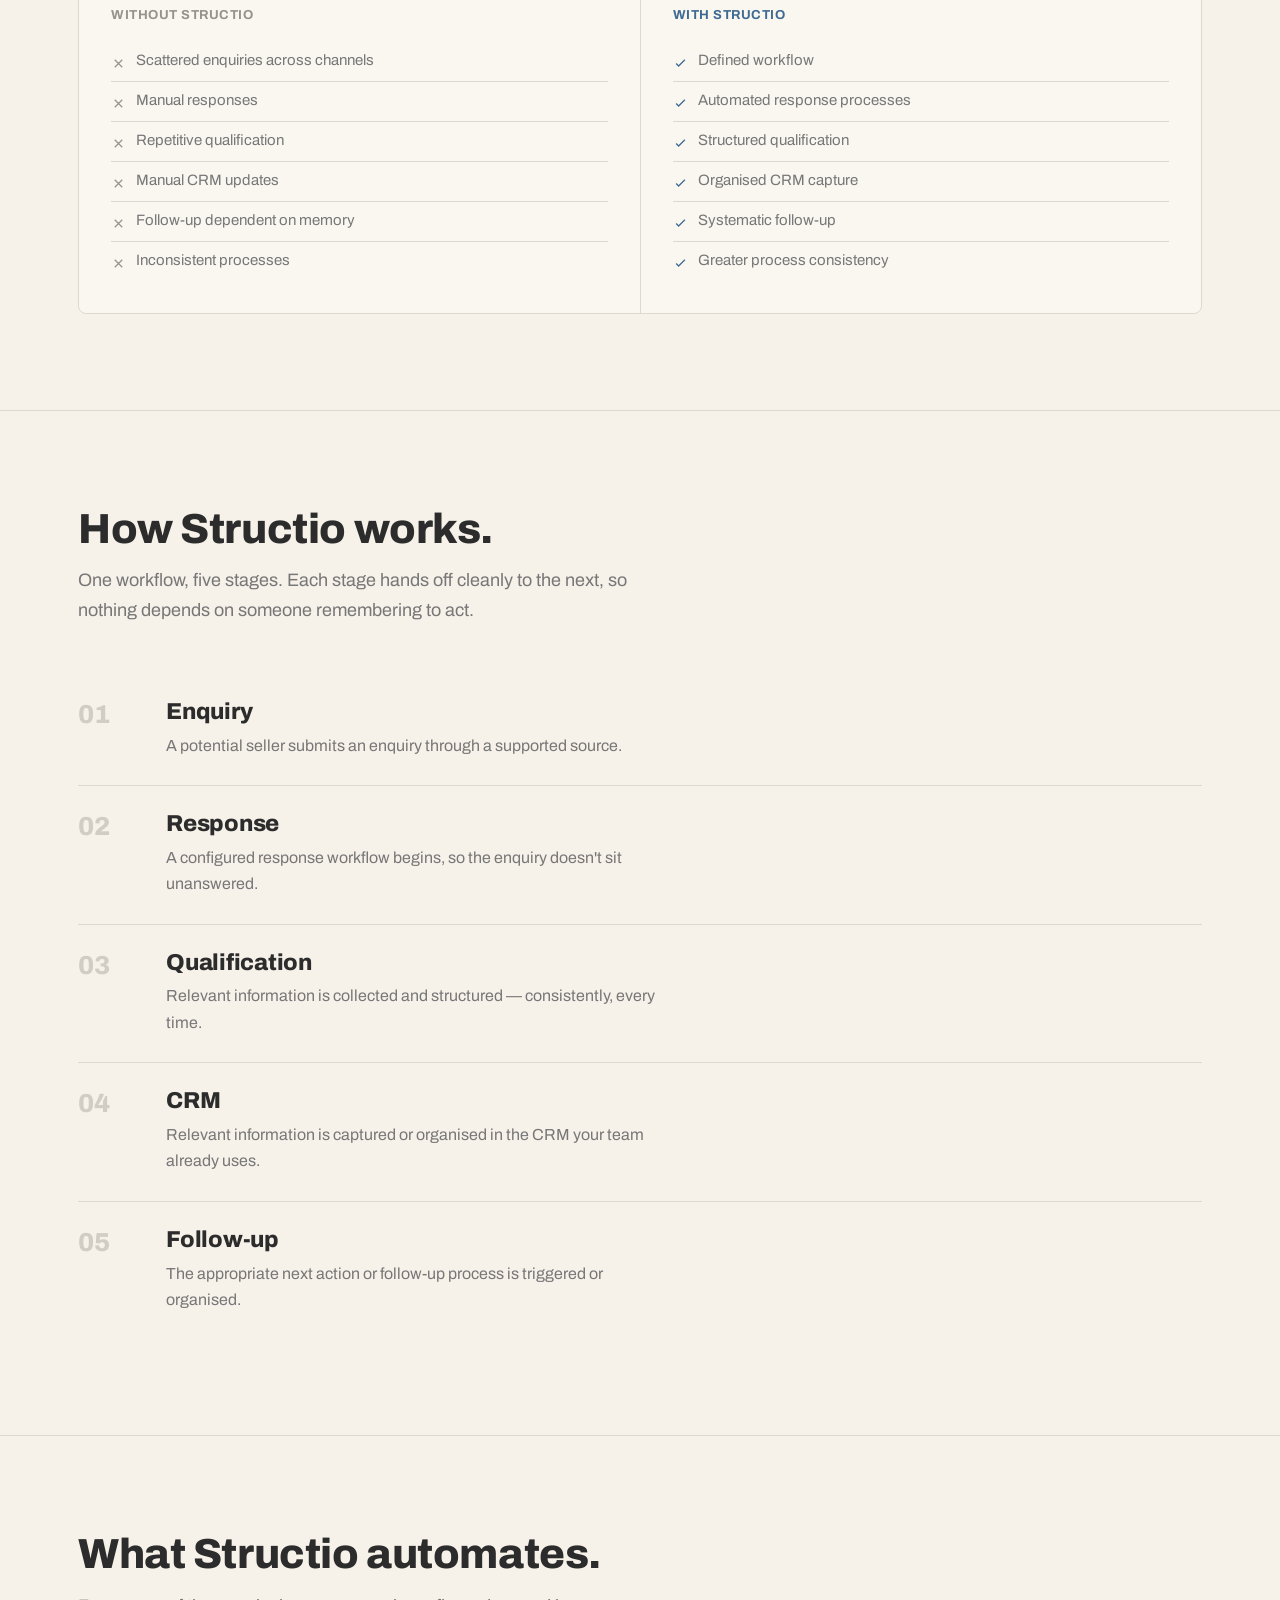
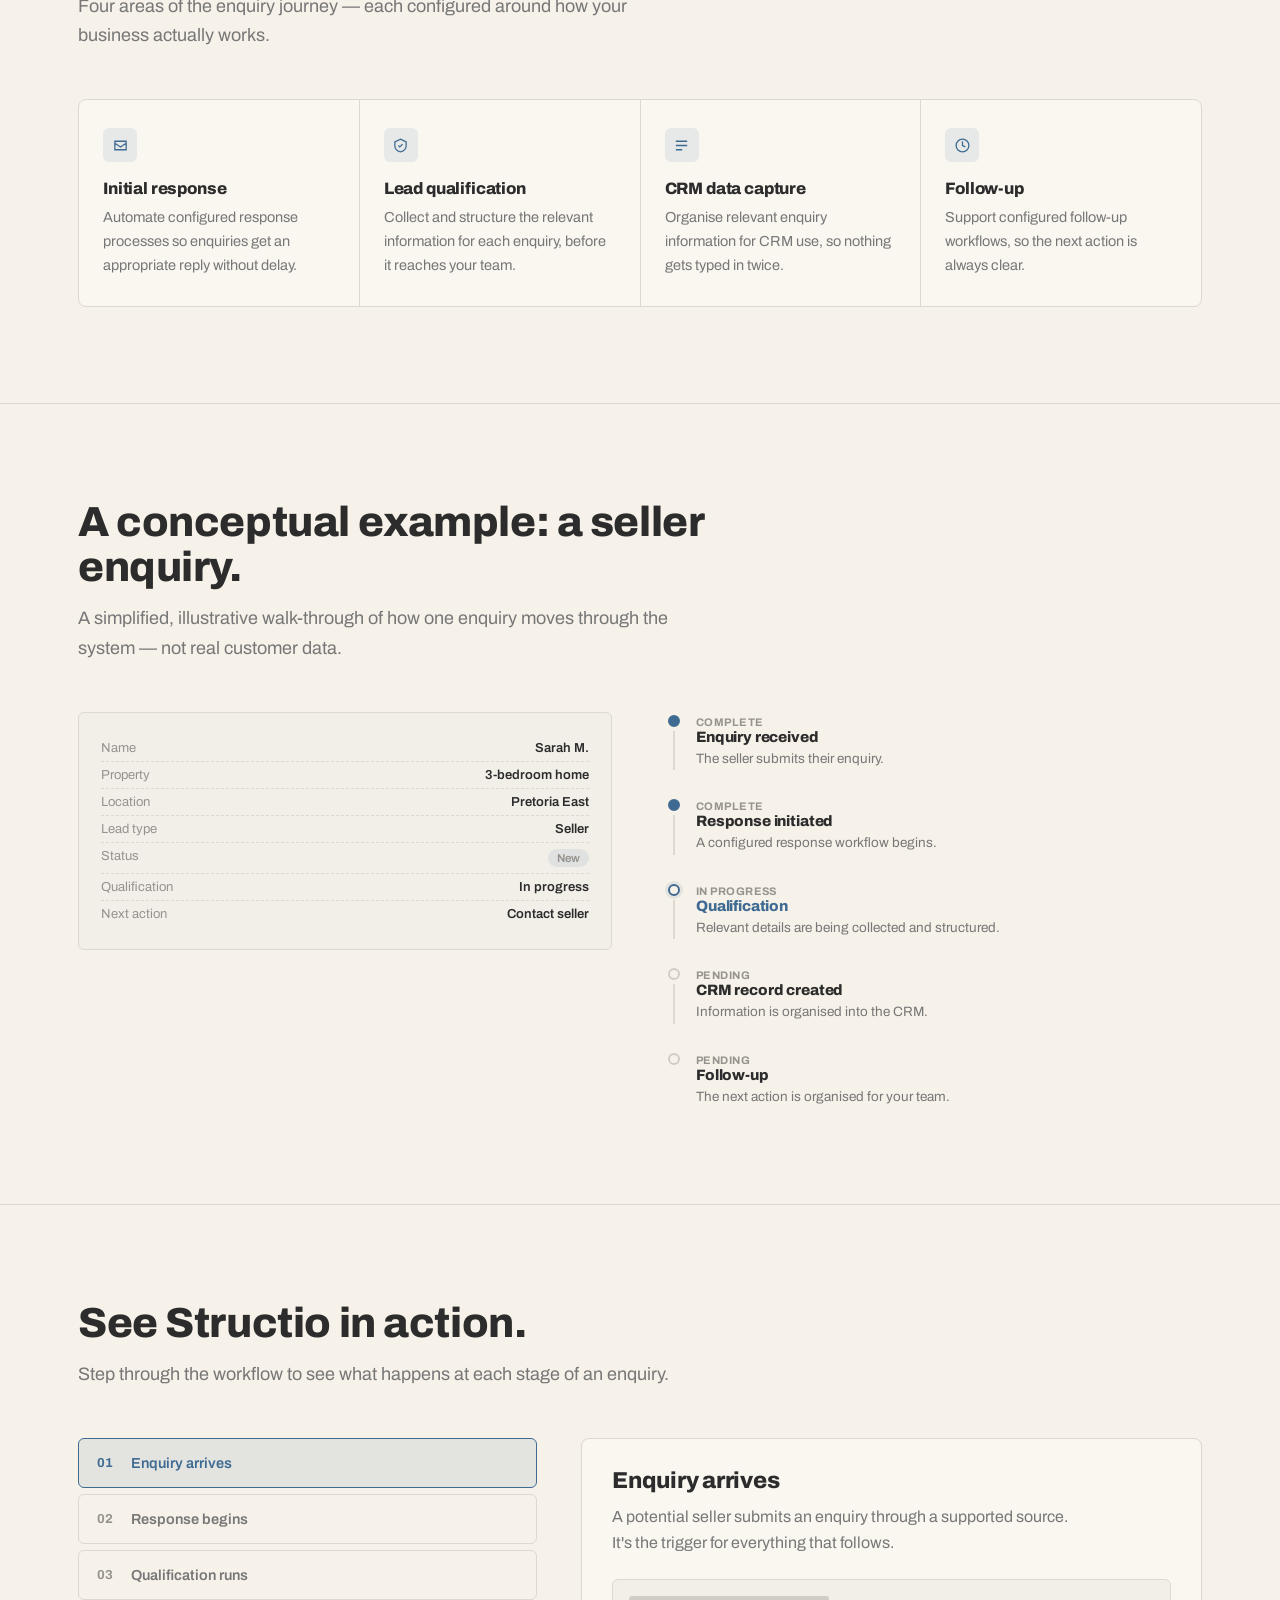
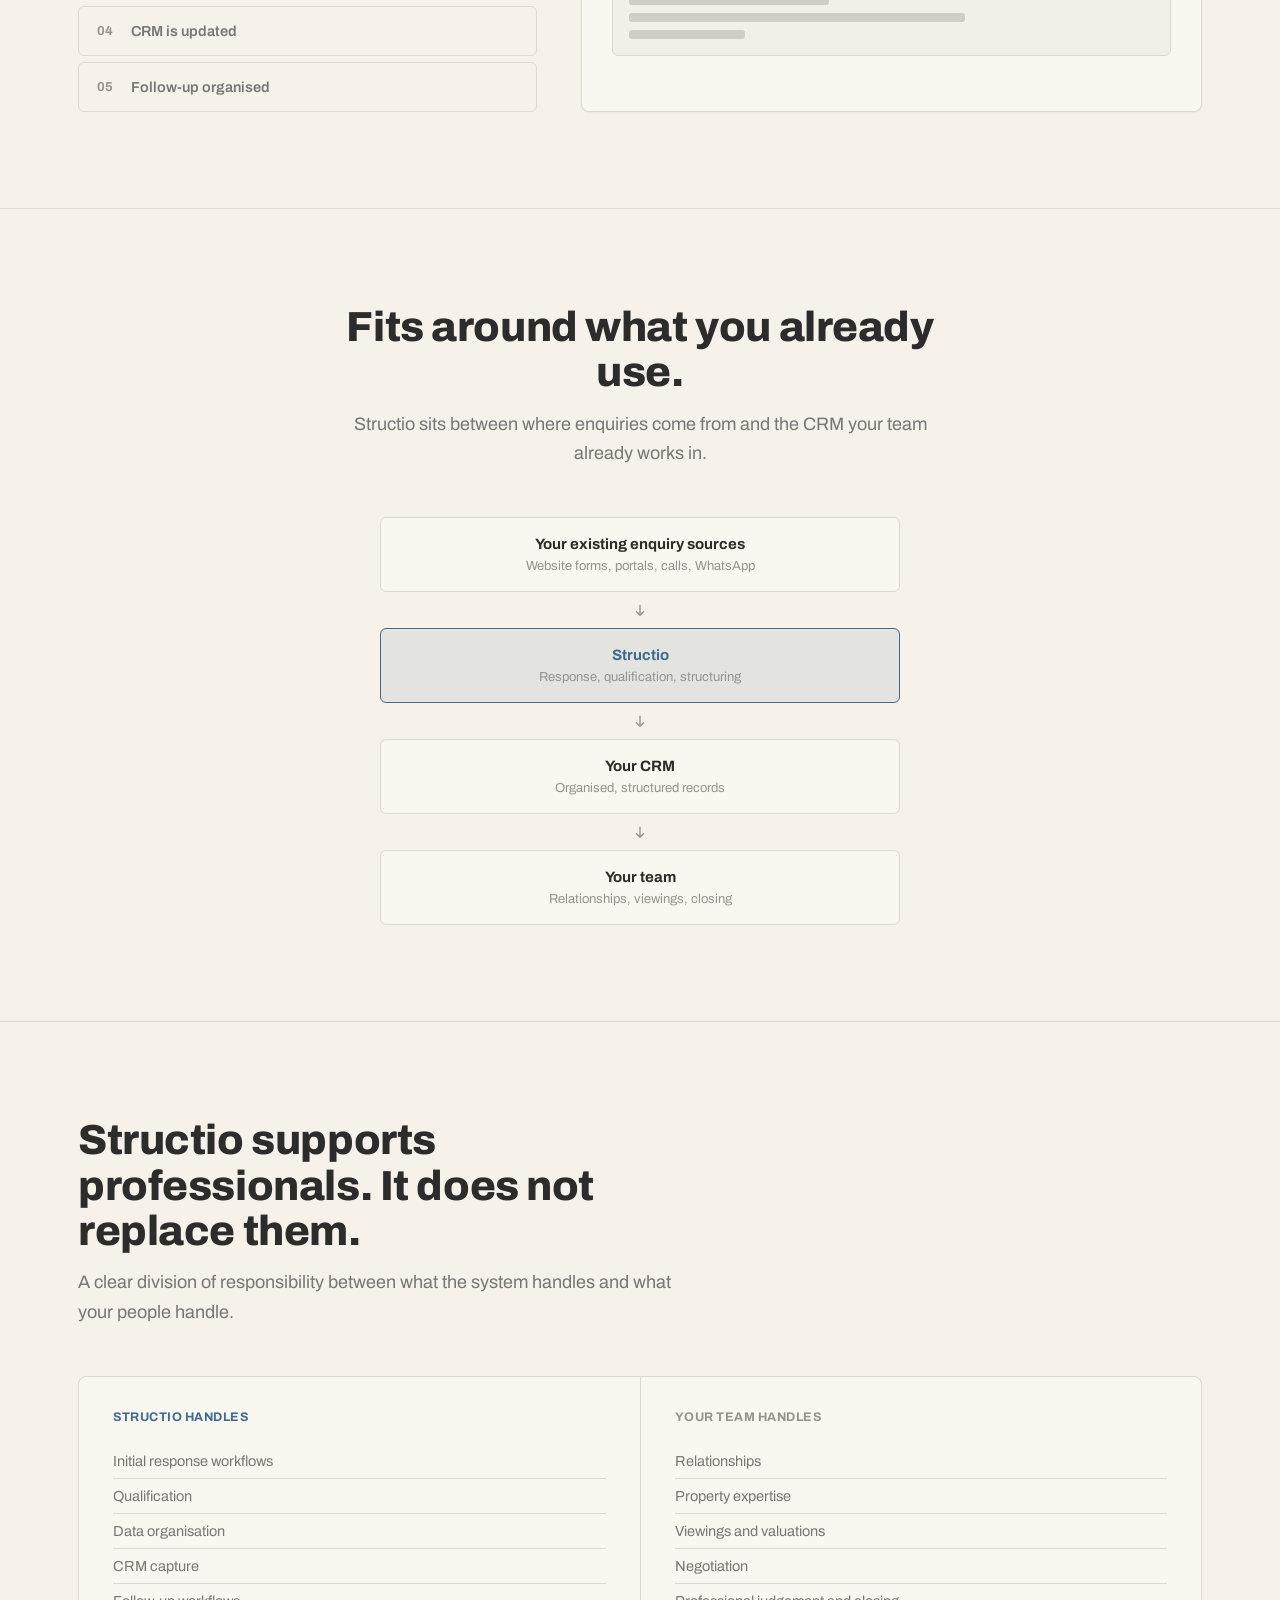
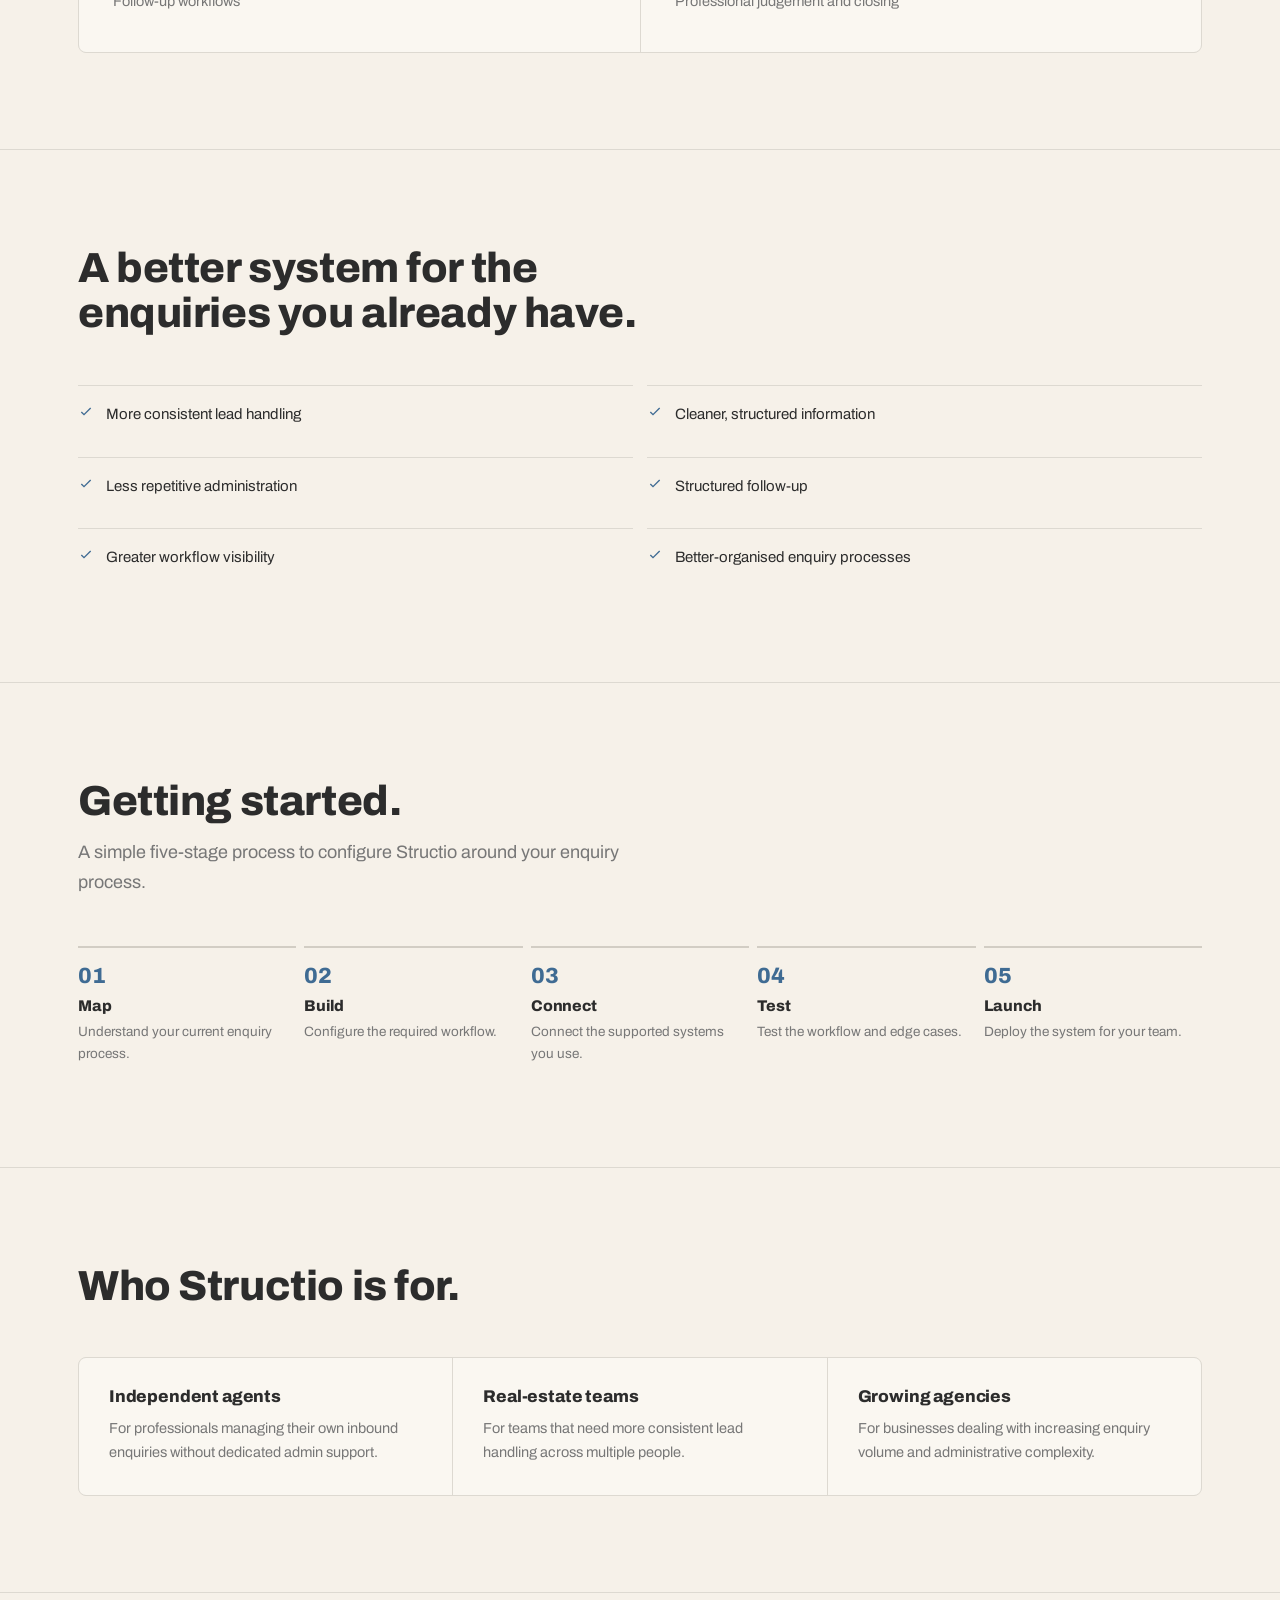
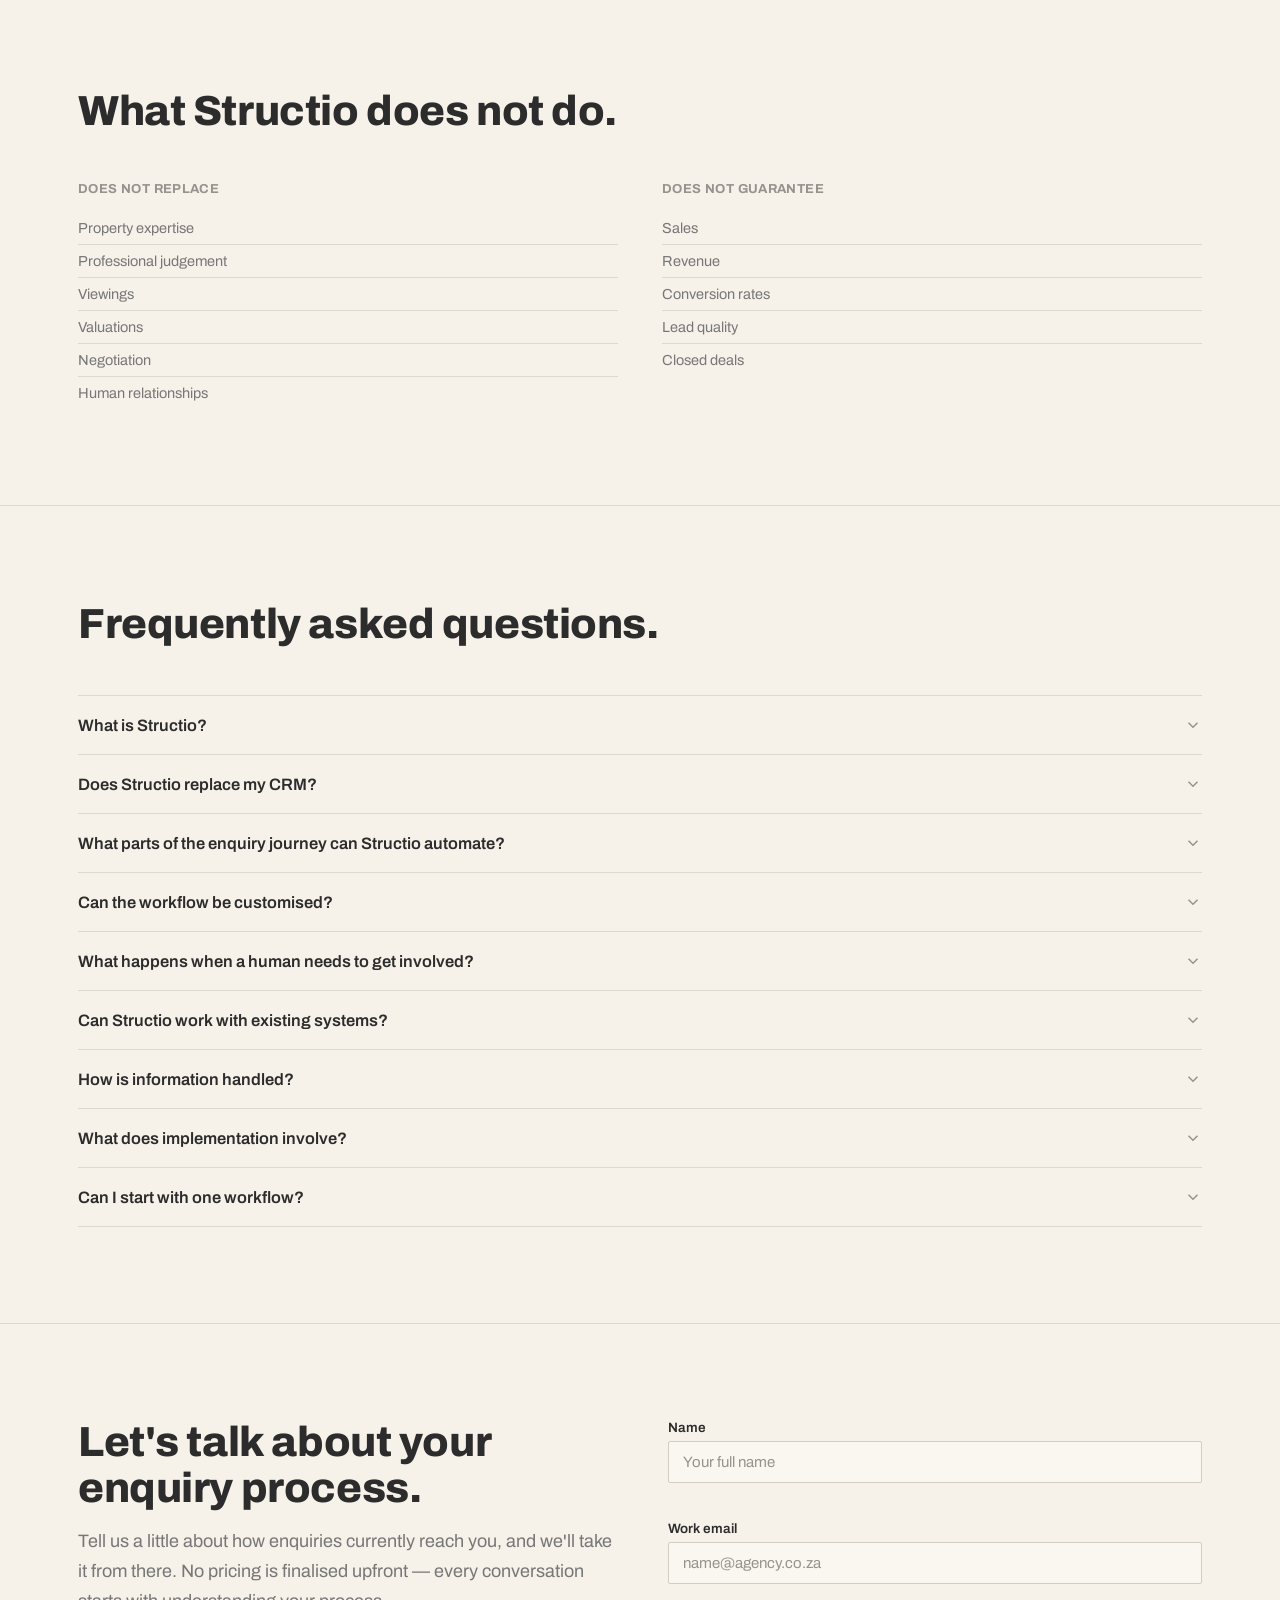
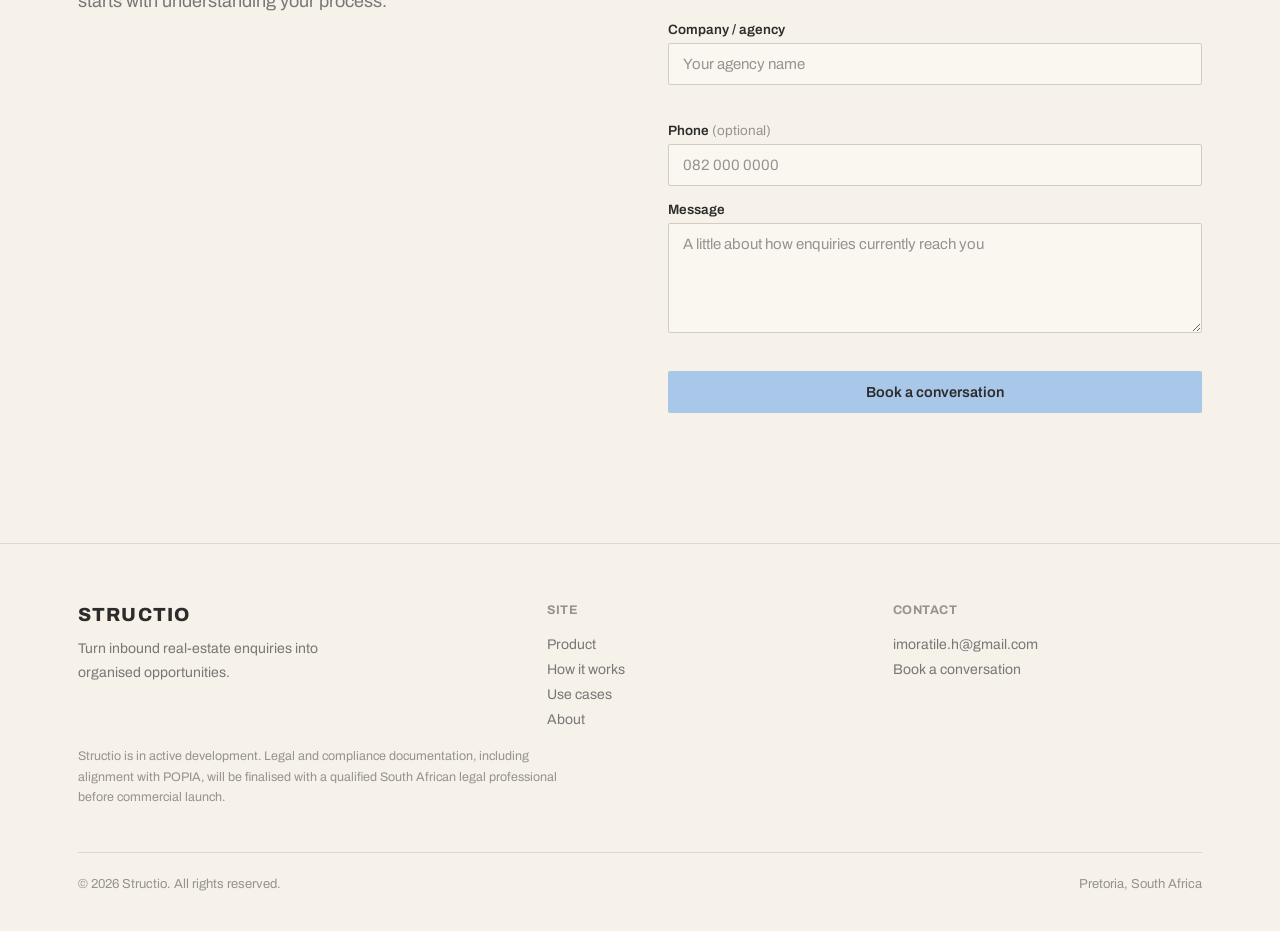
==== commit 24aa7f84: "Update index.html" ====
--- a/index.html
+++ b/index.html
@@ -1,629 +1,656 @@
-<!DOCTYPE html>
-<html lang="en-US">
+<!doctype html>
+<html lang="en-ZA">
 <head>
 <meta charset="UTF-8">
-<meta name="viewport" content="width=device-width, initial-scale=1.0">
-<title>Structio | Roofing Lead Automation &amp; AI Lead Response Platform</title>
-<meta name="description" content="Structio automates roofing lead response and Facebook Lead Automation — instant, AI-qualified replies that help roofing contractors book more appointments and stop losing jobs to slower competitors.">
-<link rel="canonical" href="https://structio.co.za/">
-<meta name="robots" content="index, follow, max-image-preview:large">
-<meta name="theme-color" content="#F6F1E9">
-<link rel="sitemap" type="application/xml" title="Sitemap" href="/sitemap.xml">
-
-<!-- Open Graph -->
+<meta name="viewport" content="width=device-width, initial-scale=1, viewport-fit=cover">
+<title>Structio — AI &amp; CRM automation for South African real estate</title>
+<meta name="description" content="Structio automates the repetitive parts of your property enquiry journey — response, qualification, CRM capture and follow-up — so your team can focus on relationships and closing deals.">
+<meta property="og:title" content="Structio — Turn real estate enquiries into organised opportunities">
+<meta property="og:description" content="AI and CRM automation for South African real-estate professionals, built around the enquiry-to-follow-up journey.">
 <meta property="og:type" content="website">
-<meta property="og:site_name" content="Structio">
-<meta property="og:title" content="Structio | Roofing Lead Automation &amp; AI Lead Response Platform">
-<meta property="og:description" content="Instant, AI-qualified lead response for roofing contractors. Structio turns Facebook Lead Ads into booked appointments by never letting a lead go cold.">
-<meta property="og:url" content="https://structio.co.za/">
-<meta property="og:image" content="https://structio.co.za/og-image.png">
-<meta property="og:image:alt" content="Structio — Roofing Lead Automation Platform">
-<meta property="og:locale" content="en_US">
-
-<!-- Twitter -->
-<meta name="twitter:card" content="summary_large_image">
-<meta name="twitter:title" content="Structio | Roofing Lead Automation &amp; AI Lead Response Platform">
-<meta name="twitter:description" content="Respond to every roofing lead in seconds. Stop losing roofing jobs to whoever calls back first.">
-<meta name="twitter:image" content="https://structio.co.za/og-image.png">
-<meta name="twitter:image:alt" content="Structio — Roofing Lead Automation Platform">
-
-<link rel="icon" href="data:image/svg+xml,%3Csvg xmlns='http://www.w3.org/2000/svg' viewBox='0 0 26 26'%3E%3Cpath d='M4 17L13 6L22 17' stroke='%233F6B93' stroke-width='2.6' fill='none' stroke-linecap='round' stroke-linejoin='round'/%3E%3Ccircle cx='13' cy='6' r='2.8' fill='%233F6B93'/%3E%3C/svg%3E">
-
 <link rel="preconnect" href="https://fonts.googleapis.com">
 <link rel="preconnect" href="https://fonts.gstatic.com" crossorigin>
-<link href="https://fonts.googleapis.com/css2?family=Space+Grotesk:wght@400;500;600;700&family=Inter:wght@400;500;600;700&family=IBM+Plex+Mono:wght@400;500&display=swap" rel="stylesheet">
-
-<script type="application/ld+json">
-{
-  "@context": "https://schema.org",
-  "@graph": [
-    {
-      "@type": "Organization",
-      "name": "Structio",
-      "url": "https://structio.co.za/",
-      "logo": "https://structio.co.za/logo.png",
-      "description": "Structio builds the AI lead response platform for roofing contractors, helping them respond to leads in seconds and book more appointments.",
-      "sameAs": [
-        "https://www.facebook.com/structio",
-        "https://www.linkedin.com/company/structio"
-      ]
-    },
-    {
-      "@type": "SoftwareApplication",
-      "name": "Structio Lead Response Platform",
-      "applicationCategory": "BusinessApplication",
-      "operatingSystem": "Web",
-      "description": "AI-powered lead response system for roofing contractors that instantly responds to, qualifies, and routes inbound leads from Facebook Ads, websites, and phone calls.",
-      "offers": {
-        "@type": "Offer",
-        "price": "1500",
-        "priceCurrency": "USD"
-      }
-    },
-    {
-      "@type": "WebSite",
-      "name": "Structio",
-      "url": "https://structio.co.za/"
-    },
-    {
-      "@type": "FAQPage",
-      "mainEntity": [
-        {
-          "@type": "Question",
-          "name": "Why not just hire another receptionist?",
-          "acceptedAnswer": {
-            "@type": "Answer",
-            "text": "A receptionist still needs to be on shift, available, and free the moment a lead comes in. Structio responds in seconds, 24/7, including nights and weekends — at a fraction of the cost of another hire."
-          }
-        },
-        {
-          "@type": "Question",
-          "name": "Can't my current CRM do this?",
-          "acceptedAnswer": {
-            "@type": "Answer",
-            "text": "Most CRMs store leads — they don't respond to them. Structio adds true roofing CRM automation on top of what you already use, sending an instant, personalized response and qualifying the lead before it ever needs manual attention."
-          }
-        },
-        {
-          "@type": "Question",
-          "name": "What if leads come in after business hours?",
-          "acceptedAnswer": {
-            "@type": "Answer",
-            "text": "Structio responds the same way at 11 p.m. on a Saturday as it does at 10 a.m. on a Tuesday. After-hours leads are often the easiest ones to lose — and the easiest ones for Structio to save."
-          }
-        },
-        {
-          "@type": "Question",
-          "name": "Will this work with my current Facebook Ads?",
-          "acceptedAnswer": {
-            "@type": "Answer",
-            "text": "Yes. Structio connects directly to Facebook Lead Ads for complete Facebook Lead Automation, so leads flow into your response system the moment they're submitted — no manual exports or spreadsheets."
-          }
-        },
-        {
-          "@type": "Question",
-          "name": "How long does setup take?",
-          "acceptedAnswer": {
-            "@type": "Answer",
-            "text": "Most systems go live in under an hour once your lead sources are connected. Our team handles the configuration — you don't need to learn any new software."
-          }
-        },
-        {
-          "@type": "Question",
-          "name": "Can I customize the messages?",
-          "acceptedAnswer": {
-            "@type": "Answer",
-            "text": "Yes. Every response is written around your business, your service area, and your tone — reviewed with you before your system goes live."
-          }
-        }
-      ]
-    }
-  ]
-}
-</script>
-
+<link href="https://fonts.googleapis.com/css2?family=Archivo:ital,wght@0,400;0,500;0,600;0,700;0,800;1,500&display=swap" rel="stylesheet">
 <style>
   :root{
-    --ink:#2C2C2C;
-    --bg:#F6F1E9;
-    --paper:#FCFBF8;
-    --surface:#FCFBF8;
-    --surface-2:#E8DCC8;
-    --white:#FCFBF8;
-    --fog: rgba(44,44,44,0.60);
-    --fog-dim: rgba(44,44,44,0.38);
-    --prose: rgba(44,44,44,0.72);
-    --line: rgba(44,44,44,0.12);
-    --line-dark: rgba(44,44,44,0.08);
-    --glass: rgba(246,241,233,0.82);
-    --accent:#A9C7E8;
-    --accent-deep:#3F6B93;
-    --accent-soft: rgba(169,199,232,0.20);
-    --accent-deep-soft: rgba(63,107,147,0.14);
-    --beige-soft: rgba(232,220,200,0.45);
-    --panel:#2C2C2C;
-    --panel-2:#221F1B;
-    --panel-text:#FCFBF8;
-    --panel-text-dim: rgba(252,251,248,0.60);
-    --panel-line: rgba(252,251,248,0.10);
-    --panel-surface: rgba(252,251,248,0.05);
-    --panel-surface-hover: rgba(252,251,248,0.08);
-    --panel-dot: rgba(252,251,248,0.24);
-    --panel-accent-soft: rgba(169,199,232,0.16);
-    --panel-accent-2:#E8DCC8;
-    --panel-accent-2-soft: rgba(232,220,200,0.16);
-    --radius-s:8px;
-    --radius-m:12px;
-    --radius-l:20px;
-    --font-display:'Space Grotesk', sans-serif;
-    --font-body:'Inter', sans-serif;
-    --font-mono:'IBM Plex Mono', monospace;
-    --ease:cubic-bezier(.16,1,.3,1);
-  }
-  *{box-sizing:border-box; margin:0; padding:0;}
-  html{scroll-behavior:smooth;}
+    color-scheme: light;
+    --bg:#F6F1E9; --surface-1:#FAF7F1; --surface-2:#F2EFE9; --surface-3:#EFEAE2;
+    --text:#2C2C2C; --text-2:#777777; --text-3:#96938E;
+    --border:#DDD9D1; --border-strong:#D2CDC4;
+    --accent:#3F6B93; --accent-soft:rgba(63,107,147,0.10);
+    --cta-bg:#A9C7E8; --cta-text:#2C2C2C; --cta-hover:#8FB4DE;
+    --radius-sm:2px; --radius-md:3px;
+    --shadow-card:0 1px 2px rgba(44,44,44,0.06);
+    --maxw:1180px;
+  }
+  @media (prefers-color-scheme: dark){
+    :root:not([data-theme="light"]){
+      color-scheme: dark;
+      --bg:#17181A; --surface-1:#1E1F22; --surface-2:#25262A; --surface-3:#2C2D31;
+      --text:#F1EFE9; --text-2:#ABA79E; --text-3:#77746C;
+      --border:rgba(241,239,233,0.12); --border-strong:rgba(241,239,233,0.22);
+      --accent:#8FB4DE; --accent-soft:rgba(143,180,222,0.14);
+      --cta-bg:#3F6B93; --cta-text:#F6F1E9; --cta-hover:#4E7CA6;
+      --shadow-card:0 1px 2px rgba(0,0,0,0.4);
+    }
+  }
+  :root[data-theme="dark"]{
+    color-scheme: dark;
+    --bg:#17181A; --surface-1:#1E1F22; --surface-2:#25262A; --surface-3:#2C2D31;
+    --text:#F1EFE9; --text-2:#ABA79E; --text-3:#77746C;
+    --border:rgba(241,239,233,0.12); --border-strong:rgba(241,239,233,0.22);
+    --accent:#8FB4DE; --accent-soft:rgba(143,180,222,0.14);
+    --cta-bg:#3F6B93; --cta-text:#F6F1E9; --cta-hover:#4E7CA6;
+    --shadow-card:0 1px 2px rgba(0,0,0,0.4);
+  }
+  :root[data-theme="light"]{
+    color-scheme: light;
+    --bg:#F6F1E9; --surface-1:#FAF7F1; --surface-2:#F2EFE9; --surface-3:#EFEAE2;
+    --text:#2C2C2C; --text-2:#777777; --text-3:#96938E;
+    --border:#DDD9D1; --border-strong:#D2CDC4;
+    --accent:#3F6B93; --accent-soft:rgba(63,107,147,0.10);
+    --cta-bg:#A9C7E8; --cta-text:#2C2C2C; --cta-hover:#8FB4DE;
+    --shadow-card:0 1px 2px rgba(44,44,44,0.06);
+  }
+
+  *{box-sizing:border-box}
+  html{scroll-behavior:smooth; scroll-padding-top: calc(72px + env(safe-area-inset-top,0px));}
   body{
-    font-family:var(--font-body);
-    background:var(--bg);
-    color:var(--ink);
-    line-height:1.5;
-    -webkit-font-smoothing:antialiased;
-  }
-  img,svg{display:block; max-width:100%;}
-  a{color:inherit; text-decoration:none;}
-  ul{list-style:none;}
-  .wrap{max-width:1180px; margin:0 auto; padding:0 32px;}
-  @media (max-width:640px){ .wrap{padding:0 20px;} }
-
+    margin:0; background:var(--bg); color:var(--text);
+    font-family:'Archivo', 'Helvetica Neue', Arial, sans-serif;
+    -webkit-font-smoothing:antialiased; text-rendering:optimizeLegibility;
+    padding-top: env(safe-area-inset-top,0px);
+    padding-bottom: env(safe-area-inset-bottom,0px);
+    transition: background-color .25s ease, color .25s ease;
+  }
+  img,svg{max-width:100%; display:block}
+  a{color:inherit}
+  h1,h2,h3,h4{font-weight:800; line-height:1.08; letter-spacing:-0.01em; margin:0}
+  p{margin:0; color:var(--text-2); line-height:1.65}
+  ul{margin:0; padding:0; list-style:none}
+  button{font-family:inherit}
+  .wrap{max-width:var(--maxw); margin:0 auto; padding:0 28px}
+  @media (max-width:640px){.wrap{padding:0 20px}}
+
+  .eyebrow-num{font-variant-numeric:tabular-nums; color:var(--accent); font-weight:700; font-size:14px; letter-spacing:0.02em}
+  .h2{font-size:clamp(28px,3.6vw,42px)}
+  .h3{font-size:clamp(19px,2vw,23px)}
+  .lede{font-size:clamp(16px,1.6vw,18px); max-width:60ch}
+
+  /* Skip link */
   .skip-link{
-    position:absolute; left:-9999px; top:0; background:var(--accent-deep); color:#FCFBF8;
-    padding:12px 20px; border-radius:0 0 8px 0; z-index:100; font-weight:600;
-  }
-  .skip-link:focus{left:0;}
-
-  a:focus-visible, button:focus-visible, input:focus-visible, .faq-q:focus-visible{
-    outline:2px solid var(--accent-deep); outline-offset:3px; border-radius:4px;
-  }
-
-  h1,h2,h3,h4{font-family:var(--font-display); font-weight:600; letter-spacing:-0.02em; line-height:1.1;}
-  .eyebrow{
-    font-family:var(--font-mono); font-size:12px; letter-spacing:0.08em; text-transform:uppercase;
-    color:var(--accent-deep); display:flex; align-items:center; gap:8px; margin-bottom:16px;
-  }
-  .eyebrow::before{content:''; width:6px; height:6px; border-radius:50%; background:var(--accent-deep); box-shadow:0 0 0 4px var(--accent-deep-soft);}
-
-  section{padding:120px 0;}
-  @media (max-width:768px){ section{padding:64px 0;} }
+    position:absolute; left:16px; top:-60px; background:var(--accent); color:#FFFFFF;
+    padding:10px 16px; border-radius:var(--radius-sm); z-index:1000; font-weight:600; transition:top .15s ease;
+    text-decoration:none;
+  }
+  .skip-link:focus{top: calc(16px + env(safe-area-inset-top,0px));}
+
+  /* focus visibility */
+  a:focus-visible, button:focus-visible, input:focus-visible, textarea:focus-visible, summary:focus-visible{
+    outline:2px solid var(--accent); outline-offset:2px; border-radius:2px;
+  }
+
+  /* Scroll progress */
+  #progress{position:fixed; top:0; left:0; height:2px; width:0%; background:var(--accent); z-index:1100; transition:width .1s linear;}
+
+  /* Header */
+  header.site{
+    position:sticky; top:0; z-index:900; backdrop-filter:blur(10px) saturate(140%);
+    background:color-mix(in srgb, var(--bg) 82%, transparent);
+    border-bottom:1px solid var(--border);
+  }
+  .header-row{display:flex; align-items:center; justify-content:space-between; height:68px; gap:20px;}
+  .logo{font-weight:800; font-size:19px; letter-spacing:0.06em; text-decoration:none; white-space:nowrap;}
+  nav.primary{display:flex; align-items:center; gap:30px;}
+  nav.primary a.nav-link{
+    font-size:14.5px; font-weight:500; text-decoration:none; color:var(--text-2);
+    padding:6px 2px; border-bottom:1px solid transparent; transition:color .15s ease, border-color .15s ease;
+  }
+  nav.primary a.nav-link:hover{color:var(--text); border-color:var(--border-strong)}
+  .header-actions{display:flex; align-items:center; gap:10px;}
+  .icon-btn{
+    width:38px; height:38px; display:flex; align-items:center; justify-content:center;
+    background:transparent; border:1px solid var(--border); border-radius:var(--radius-sm); color:var(--text);
+    cursor:pointer; transition:border-color .15s ease, background .15s ease;
+  }
+  .icon-btn:hover{border-color:var(--border-strong); background:var(--surface-2)}
+  .icon-btn svg{width:18px; height:18px}
 
   .btn{
     display:inline-flex; align-items:center; justify-content:center; gap:8px;
-    font-family:var(--font-body); font-weight:600; font-size:15px;
-    padding:14px 26px; border-radius:var(--radius-s); border:1px solid transparent;
-    cursor:pointer; transition:transform .2s var(--ease), box-shadow .2s var(--ease), background .2s var(--ease), border-color .2s var(--ease);
-    white-space:nowrap; min-height:48px;
-  }
-  .btn-primary{background:var(--accent); color:var(--ink);}
-  .btn-primary:hover{transform:translateY(-2px); box-shadow:0 10px 28px rgba(169,199,232,0.38);}
-  .btn-primary:active{transform:translateY(0);}
-  .btn-ghost{background:var(--glass); border-color:var(--line); color:var(--ink); backdrop-filter:blur(6px);}
-  .btn-ghost:hover{border-color:rgba(44,44,44,0.22); background:rgba(44,44,44,0.04);}
-  .btn-block{width:100%;}
-
-  header{
-    position:sticky; top:0; z-index:50;
-    background:rgba(246,241,233,0.82); backdrop-filter:blur(14px) saturate(140%);
-    border-bottom:1px solid var(--line);
-  }
-  nav{display:flex; align-items:center; justify-content:space-between; padding:16px 0;}
-  .brand{display:flex; align-items:center; gap:10px; font-family:var(--font-display); font-weight:600; font-size:18px; letter-spacing:-0.01em;}
-  .brand-sub{display:none; font-family:var(--font-mono); font-size:11px; color:var(--fog-dim); margin-left:10px; padding-left:10px; border-left:1px solid var(--line);}
-  @media (min-width:920px){ .brand-sub{display:inline;} }
-  .nav-links{display:flex; align-items:center; gap:36px; font-size:14px; color:var(--fog); font-weight:500;}
-  .nav-links a{position:relative; padding:4px 0;}
-  .nav-links a::after{content:''; position:absolute; left:0; bottom:-2px; width:0; height:1px; background:var(--accent-deep); transition:width .2s var(--ease);}
-  .nav-links a:hover{color:var(--ink);}
-  .nav-links a:hover::after{width:100%;}
-  .nav-mobile-hide{display:flex;}
-  @media (max-width:820px){ .nav-mobile-hide{display:none;} }
-
-  .mark{width:26px; height:26px;}
-
-  .hero{padding-top:96px; padding-bottom:72px; position:relative; overflow:hidden;}
-  .hero::before{
-    content:''; position:absolute; top:-220px; right:-160px; width:600px; height:600px;
-    background:radial-gradient(circle, rgba(169,199,232,0.16) 0%, rgba(169,199,232,0) 70%);
-    pointer-events:none;
-  }
-  .hero::after{
-    content:''; position:absolute; bottom:-260px; left:-180px; width:520px; height:520px;
-    background:radial-gradient(circle, rgba(232,220,200,0.40) 0%, rgba(232,220,200,0) 70%);
-    pointer-events:none;
-  }
-  .hero-grid{display:grid; grid-template-columns:1fr; gap:16px; text-align:center; max-width:780px; margin:0 auto; position:relative; z-index:1;}
-  .hero h1{font-size:56px; margin-bottom:22px;}
-  .hero h1 .accent{color:var(--accent-deep);}
-  @media (max-width:768px){ .hero h1{font-size:34px;} }
-  .hero p.lede{font-size:19px; color:var(--fog); max-width:620px; margin:0 auto 36px;}
-  .hero-ctas{display:flex; gap:14px; justify-content:center; flex-wrap:wrap; margin-bottom:20px;}
-  .hero-note{font-family:var(--font-mono); font-size:12px; color:var(--fog-dim);}
-
-  .race{
-    margin-top:72px; background:var(--surface); border:1px solid var(--line); border-radius:var(--radius-l);
-    padding:36px; max-width:920px; margin-left:auto; margin-right:auto; position:relative; z-index:1;
-    box-shadow:0 40px 90px -40px rgba(44,44,44,0.16);
-  }
-  .race-head{display:flex; justify-content:space-between; align-items:center; margin-bottom:28px; flex-wrap:wrap; gap:10px;}
-  .race-head .label{font-family:var(--font-mono); font-size:12px; color:var(--fog); text-transform:uppercase; letter-spacing:0.06em;}
-  .race-row{display:grid; grid-template-columns:150px 1fr 92px; align-items:center; gap:16px; padding:16px 0;}
-  .race-row + .race-row{border-top:1px solid var(--line);}
-  .race-tag{font-size:13px; font-weight:600; color:var(--ink);}
-  .race-sub{font-size:12px; color:var(--fog-dim); margin-top:2px;}
-  .track{position:relative; height:8px; background:var(--surface-2); border-radius:4px; overflow:hidden;}
-  .track-fill{position:absolute; left:0; top:0; height:100%; border-radius:4px;}
-  .track-fill.win{background:linear-gradient(90deg, var(--accent-deep), var(--accent)); animation:fillFast 2.4s var(--ease) forwards;}
-  .track-fill.lose{background:var(--fog-dim); animation:fillSlow 2.4s linear forwards; opacity:0.7;}
-  @keyframes fillFast{0%{width:0%;} 100%{width:100%;}}
-  @keyframes fillSlow{0%{width:0%;} 100%{width:26%;}}
-  .race-time{font-family:var(--font-mono); font-size:13px; text-align:right;}
-  .race-time.fast{color:var(--accent-deep);}
-  .race-time.slow{color:var(--fog-dim);}
-  .race-foot{margin-top:20px; padding-top:20px; border-top:1px solid var(--line); font-size:13px; color:var(--fog); text-align:center;}
-
-  .problem{background:var(--paper); color:var(--ink);}
-  .problem .eyebrow{color:var(--accent-deep);}
-  .problem .eyebrow::before{background:var(--accent-deep); box-shadow:0 0 0 4px var(--accent-deep-soft);}
-  .problem-grid{display:grid; grid-template-columns:1.1fr 0.9fr; gap:64px; align-items:center;}
-  @media (max-width:900px){ .problem-grid{grid-template-columns:1fr;} }
-  .problem h2{font-size:38px; color:var(--ink); margin-bottom:20px;}
-  .problem p{color:var(--prose); font-size:16px; margin-bottom:16px; max-width:520px;}
-  .stat-card{background:var(--panel); color:var(--panel-text); border-radius:var(--radius-l); padding:36px; box-shadow:0 30px 70px -30px rgba(44,44,44,0.35);}
-  .stat-big{font-family:var(--font-mono); font-size:52px; color:var(--accent); line-height:1;}
-  .stat-label{font-size:14px; color:var(--panel-text-dim); margin-top:10px; max-width:280px;}
-  .stat-hr{border-top:1px solid var(--panel-line); margin:28px 0;}
-  .stat-small-row{display:flex; justify-content:space-between; font-size:13px; color:var(--panel-text-dim);}
-  .stat-small-row b{color:var(--panel-text); font-family:var(--font-mono); font-weight:500;}
-
-  .section-head{max-width:640px; margin-bottom:56px;}
-  .section-head h2{font-size:36px;}
-  .section-head p{color:var(--fog); font-size:16px; margin-top:14px;}
-  .section-head.light h2{color:var(--ink);}
-  .section-head.light p{color:var(--prose);}
-
-  .steps{display:grid; grid-template-columns:repeat(3, 1fr); gap:1px; background:var(--line); border:1px solid var(--line); border-radius:var(--radius-l); overflow:hidden;}
-  @media (max-width:820px){ .steps{grid-template-columns:1fr;} }
-  .step{background:var(--surface); padding:40px 32px; transition:background .2s var(--ease);}
-  .step:hover{background:var(--surface-2);}
-  .step-index{font-family:var(--font-mono); font-size:13px; color:var(--accent-deep); margin-bottom:20px;}
-  .step h3{font-size:19px; margin-bottom:12px;}
-  .step p{font-size:14px; color:var(--fog);}
-
-  .product{background:var(--paper); color:var(--ink);}
-  .dash{background:var(--panel); border-radius:var(--radius-l); padding:4px; box-shadow:0 40px 80px -30px rgba(44,44,44,0.30);}
-  .dash-inner{background:var(--panel-2); border-radius:16px; padding:28px; color:var(--panel-text);}
-  .dash-bar{display:flex; align-items:center; gap:8px; margin-bottom:24px;}
-  .dot{width:9px; height:9px; border-radius:50%; background:var(--panel-dot);}
-  .dash-cols{display:grid; grid-template-columns:220px 1fr; gap:24px;}
-  @media (max-width:768px){ .dash-cols{grid-template-columns:1fr;} }
-  .dash-nav{display:flex; flex-direction:column; gap:4px;}
-  .dash-nav-item{font-size:13px; color:var(--panel-text-dim); padding:9px 12px; border-radius:8px;}
-  .dash-nav-item.active{background:var(--panel-surface-hover); color:var(--panel-text);}
-  .lead-item{display:grid; grid-template-columns:auto 1fr auto; gap:14px; align-items:center; padding:14px 16px; border-radius:10px; background:var(--panel-surface); border:1px solid var(--panel-line); margin-bottom:10px; transition:border-color .2s var(--ease);}
-  .lead-item:hover{border-color:rgba(169,199,232,0.35);}
-  .lead-avatar{width:34px; height:34px; border-radius:8px; background:var(--panel-surface-hover); display:flex; align-items:center; justify-content:center; font-family:var(--font-mono); font-size:12px; color:var(--accent);}
-  .lead-name{font-size:13px; font-weight:600;}
-  .lead-meta{font-size:12px; color:var(--panel-text-dim); margin-top:2px;}
-  .lead-status{font-family:var(--font-mono); font-size:11px; padding:5px 9px; border-radius:6px;}
-  .lead-status.responded{background:var(--panel-accent-soft); color:var(--accent);}
-  .lead-status.queued{background:var(--panel-accent-2-soft); color:var(--panel-accent-2);}
-  .lead-log{font-family:var(--font-mono); font-size:11px; color:var(--panel-text-dim); margin-top:14px; padding-top:14px; border-top:1px solid var(--panel-line);}
-
-  /* DEMO / LOOM */
-  .demo{position:relative;}
-  .demo-grid{display:grid; grid-template-columns:1fr; gap:40px; max-width:820px; margin:0 auto; text-align:center;}
-  .demo-video{
-    position:relative; border-radius:var(--radius-l); overflow:hidden; border:1px solid var(--line);
-    background:var(--surface); padding-bottom:46.12005856515374%; height:0; box-shadow:0 40px 90px -40px rgba(44,44,44,0.18);
-  }
-  .demo-video iframe{position:absolute; top:0; left:0; width:100%; height:100%; border:0; display:block;}
-  .demo-placeholder{
-    position:absolute; inset:0; display:flex; flex-direction:column; align-items:center; justify-content:center; gap:14px;
-    background:linear-gradient(160deg, var(--surface-2), var(--surface)); color:var(--fog);
-  }
-  .demo-play{
-    width:64px; height:64px; border-radius:50%; background:var(--accent); display:flex; align-items:center; justify-content:center;
-    box-shadow:0 0 0 10px rgba(169,199,232,0.18);
-  }
-  .demo-list{display:flex; flex-direction:column; gap:10px; text-align:left; max-width:520px; margin:0 auto;}
-  .demo-list li{display:flex; gap:10px; font-size:14px; color:var(--fog);}
-  .demo-list li b{color:var(--ink); font-weight:600;}
-  .demo-check{color:var(--accent-deep); flex-shrink:0;}
-
-  .compare-head{max-width:640px; margin-bottom:56px;}
-  table.compare{width:100%; border-collapse:collapse; border:1px solid var(--line); border-radius:var(--radius-l); overflow:hidden;}
-  table.compare th, table.compare td{padding:18px 20px; text-align:left; font-size:14px; border-bottom:1px solid var(--line);}
-  table.compare th{font-family:var(--font-mono); font-size:12px; text-transform:uppercase; letter-spacing:0.05em; color:var(--fog); font-weight:500; background:var(--surface);}
-  table.compare td:first-child{color:var(--fog); width:34%;}
-  table.compare tr:last-child td{border-bottom:none;}
-  table.compare tr{transition:background .2s var(--ease);}
-  table.compare tbody tr:hover{background:rgba(255,255,255,0.02);}
-  .cell-no{color:var(--fog-dim);}
-  .cell-yes{color:var(--accent-deep); font-weight:600;}
-  @media (max-width:640px){
-    table.compare, table.compare thead, table.compare tbody, table.compare th, table.compare td, table.compare tr{display:block;}
-    table.compare thead{display:none;}
-    table.compare tr{border-bottom:1px solid var(--line); padding:14px 0;}
-    table.compare td{border:none; padding:6px 0;}
-    table.compare td:first-child{color:var(--ink); font-weight:600;}
-  }
-
-  /* WHY ROOFING */
-  .why{background:var(--paper); color:var(--ink);}
-  .why-grid{display:grid; grid-template-columns:repeat(3, 1fr); gap:1px; background:var(--line-dark); border:1px solid var(--line-dark); border-radius:var(--radius-l); overflow:hidden; margin-top:56px;}
-  @media (max-width:820px){ .why-grid{grid-template-columns:1fr;} }
-  .why-card{background:var(--white); padding:36px 30px; transition:transform .2s var(--ease), box-shadow .2s var(--ease);}
-  .why-card:hover{transform:translateY(-3px); box-shadow:0 20px 40px -20px rgba(44,44,44,0.16);}
-  .why-card h3{font-size:16px; margin-bottom:10px;}
-  .why-card p{font-size:14px; color:var(--prose);}
-  .why-icon{width:34px; height:34px; border-radius:9px; background:#E9F1F9; display:flex; align-items:center; justify-content:center; margin-bottom:18px;}
-
-  /* FOUNDER */
-  .founder{display:grid; grid-template-columns:1fr 1.4fr; gap:56px; align-items:center;}
-  @media (max-width:860px){ .founder{grid-template-columns:1fr;} }
-  .founder-card{background:var(--surface); border:1px solid var(--line); border-radius:var(--radius-l); padding:36px; text-align:center;}
-  .founder-avatar{width:72px; height:72px; border-radius:50%; background:var(--surface-2); margin:0 auto 18px; display:flex; align-items:center; justify-content:center; font-family:var(--font-mono); color:var(--accent-deep); font-size:20px; border:1px solid var(--line);}
-  .founder-card h3{font-size:17px; margin-bottom:4px;}
-  .founder-card .role{font-size:13px; color:var(--fog-dim);}
-  .founder-text h2{font-size:32px; margin-bottom:18px;}
-  .founder-text p{color:var(--prose); font-size:16px; margin-bottom:14px; max-width:560px;}
-
-  /* TECH STACK */
-  .stack{border-top:1px solid var(--line); border-bottom:1px solid var(--line); background:var(--surface);}
-  .stack-inner{display:flex; align-items:center; justify-content:space-between; gap:32px; flex-wrap:wrap; padding:32px 0;}
-  .stack-label{font-family:var(--font-mono); font-size:12px; text-transform:uppercase; letter-spacing:0.06em; color:var(--fog-dim); white-space:nowrap;}
-  .stack-logos{display:flex; align-items:center; gap:36px; flex-wrap:wrap; opacity:0.75;}
-  .stack-logos span{font-family:var(--font-display); font-weight:600; font-size:15px; color:var(--fog); letter-spacing:-0.01em;}
-
-  .roi{display:grid; grid-template-columns:1fr 1fr; gap:64px; align-items:start;}
-  @media (max-width:900px){ .roi{grid-template-columns:1fr;} }
-  .price-tag{margin-top:32px; background:var(--surface); border:1px solid var(--line); border-radius:var(--radius-l); padding:28px;}
-  .price-tag .amount{font-family:var(--font-mono); font-size:34px; color:var(--ink);}
-  .price-tag .amount span{font-size:16px; color:var(--fog); font-weight:400;}
-  .price-tag .desc{font-size:13px; color:var(--fog); margin-top:8px;}
-  .price-checklist{margin-top:20px; display:flex; flex-direction:column; gap:10px;}
-  .price-checklist li{display:flex; gap:10px; font-size:14px; color:var(--fog);}
-  .price-checklist li span{color:var(--accent-deep); flex-shrink:0;}
-  .calc{background:var(--surface); border:1px solid var(--line); border-radius:var(--radius-l); padding:32px;}
-  .calc-row{margin-bottom:26px;}
-  .calc-row label{display:flex; justify-content:space-between; font-size:13px; color:var(--fog); margin-bottom:10px;}
-  .calc-row label b{font-family:var(--font-mono); color:var(--ink); font-weight:500;}
-  input[type=range]{-webkit-appearance:none; width:100%; height:4px; border-radius:2px; background:var(--surface-2); outline:none;}
-  input[type=range]::-webkit-slider-thumb{-webkit-appearance:none; width:16px; height:16px; border-radius:50%; background:var(--accent-deep); cursor:pointer; box-shadow:0 0 0 4px var(--accent-deep-soft);}
-  input[type=range]::-moz-range-thumb{width:16px; height:16px; border-radius:50%; background:var(--accent-deep); border:none; cursor:pointer;}
-  .calc-result{margin-top:8px; padding-top:24px; border-top:1px solid var(--line);}
-  .calc-result .r-label{font-family:var(--font-mono); font-size:12px; text-transform:uppercase; letter-spacing:0.05em; color:var(--fog);}
-  .calc-result .r-value{font-family:var(--font-mono); font-size:40px; color:var(--accent-deep); margin-top:8px;}
-  .calc-result .r-sub{font-size:13px; color:var(--fog); margin-top:8px;}
-
-  .faq{max-width:760px; margin:0 auto;}
-  .faq-head{text-align:center; margin-bottom:56px;}
-  .faq-item{border-bottom:1px solid var(--line);}
-  .faq-q{display:flex; justify-content:space-between; align-items:center; gap:20px; width:100%; padding:24px 0; cursor:pointer; font-size:16px; font-weight:600; background:none; border:none; color:var(--ink); text-align:left; font-family:var(--font-body);}
-  .faq-plus{width:20px; height:20px; position:relative; flex-shrink:0;}
-  .faq-plus::before, .faq-plus::after{content:''; position:absolute; background:var(--fog); border-radius:2px; transition:transform .2s var(--ease);}
-  .faq-plus::before{width:14px; height:2px; top:9px; left:3px;}
-  .faq-plus::after{width:2px; height:14px; top:3px; left:9px;}
-  .faq-item.open .faq-plus::after{transform:rotate(90deg); opacity:0;}
-  .faq-a{max-height:0; overflow:hidden; transition:max-height .3s var(--ease);}
-  .faq-a p{padding-bottom:24px; color:var(--prose); font-size:15px; max-width:640px;}
-  .faq-item.open .faq-a{max-height:260px;}
-
-  .final{background:linear-gradient(180deg, var(--paper) 0%, var(--surface-2) 100%); text-align:center; border-top:1px solid var(--line); position:relative; overflow:hidden;}
-  .final::before{content:''; position:absolute; top:-40%; left:50%; transform:translateX(-50%); width:800px; height:400px; background:radial-gradient(circle, rgba(169,199,232,0.18) 0%, rgba(169,199,232,0) 70%); pointer-events:none;}
-  .final h2{font-size:40px; max-width:640px; margin:0 auto 18px; position:relative;}
-  .final p{color:var(--prose); font-size:16px; margin-bottom:36px; position:relative;}
-
-  footer{border-top:1px solid var(--line); padding:48px 0;}
-  .foot-grid{display:flex; justify-content:space-between; align-items:center; flex-wrap:wrap; gap:20px;}
-  .foot-brand{display:flex; align-items:center; gap:10px; font-family:var(--font-display); font-weight:600; font-size:15px;}
-  .foot-links{display:flex; gap:28px; font-size:13px; color:var(--fog);}
-  .foot-links a:hover{color:var(--ink);}
-  .foot-copy{font-size:12px; color:var(--fog-dim); margin-top:24px; font-family:var(--font-mono);}
-
-  ::selection{background:var(--accent); color:var(--ink);}
+    font-weight:600; font-size:14.5px; border-radius:var(--radius-sm); padding:12px 22px;
+    text-decoration:none; cursor:pointer; border:1px solid transparent; transition:transform .12s ease, opacity .15s ease, border-color .15s ease, background .15s ease;
+    white-space:nowrap;
+  }
+  .btn:active{transform:scale(0.98)}
+  .btn-primary{background:var(--cta-bg); color:var(--cta-text);}
+  .btn-primary:hover{background:var(--cta-hover)}
+  .btn-ghost{background:transparent; color:var(--text); border-color:var(--border-strong);}
+  .btn-ghost:hover{background:var(--surface-2)}
+  .btn-sm{padding:9px 16px; font-size:13.5px}
+
+  .hamburger{display:none}
+  @media (max-width:900px){
+    nav.primary{display:none}
+    .header-cta-desktop{display:none}
+    .hamburger{display:flex}
+  }
+
+  /* Mobile menu */
+  #mobile-menu{
+    position:fixed; inset:0; z-index:1000; background:var(--bg);
+    display:flex; flex-direction:column; padding:20px 20px calc(20px + env(safe-area-inset-bottom,0px));
+    padding-top: calc(20px + env(safe-area-inset-top,0px));
+    transform:translateY(-100%); transition:transform .25s ease;
+  }
+  #mobile-menu.open{transform:translateY(0)}
+  .mobile-top{display:flex; justify-content:space-between; align-items:center; margin-bottom:36px;}
+  #mobile-menu nav{display:flex; flex-direction:column; gap:6px;}
+  #mobile-menu nav a{font-size:22px; font-weight:700; text-decoration:none; color:var(--text); padding:14px 4px; border-bottom:1px solid var(--border);}
+  #mobile-menu .btn{margin-top:24px; width:100%}
+
+  main{display:block}
+  section{position:relative}
+  .section-pad{padding:96px 0}
+  @media (max-width:768px){.section-pad{padding:64px 0}}
+  .section-head{max-width:640px; margin-bottom:48px;}
+  .section-head p{margin-top:14px}
+  .divider-top{border-top:1px solid var(--border)}
+
+  /* HERO */
+  #hero{overflow:hidden;}
+  .hero-grid{display:grid; grid-template-columns:1.05fr 0.95fr; gap:56px; align-items:center; padding:76px 0 96px;}
+  @media (max-width:960px){.hero-grid{grid-template-columns:1fr; padding:44px 0 56px; gap:44px}}
+  .hero-kicker{display:inline-flex; align-items:center; gap:8px; font-size:13px; font-weight:600; color:var(--text-2); border:1px solid var(--border); padding:7px 12px; border-radius:100px; margin-bottom:22px;}
+  .hero-kicker .dot{width:6px; height:6px; border-radius:50%; background:var(--accent);}
+  h1.hero-h{font-size:clamp(34px,5vw,60px); max-width:15ch;}
+  .hero-h em{font-style:normal; color:var(--accent);}
+  .hero-sub{margin-top:22px; font-size:clamp(16px,1.7vw,18.5px); max-width:46ch;}
+  .hero-ctas{display:flex; gap:14px; margin-top:34px; flex-wrap:wrap;}
+  .hero-note{margin-top:26px; font-size:13px; color:var(--text-3);}
+
+  /* Pipeline visual */
+  .pipeline-card{
+    background:var(--surface-1); border:1px solid var(--border); border-radius:8px; padding:22px;
+    box-shadow:var(--shadow-card); position:relative;
+  }
+  .pipeline-card .pc-top{display:flex; justify-content:space-between; align-items:center; margin-bottom:18px;}
+  .pc-title{font-size:12.5px; font-weight:700; color:var(--text-3); letter-spacing:0.03em;}
+  .pc-dots{display:flex; gap:5px;}
+  .pc-dots span{width:7px; height:7px; border-radius:50%; background:var(--border-strong);}
+  .pipeline-row{display:flex; align-items:stretch; gap:0; margin-bottom:20px;}
+  .pipe-node{flex:1; text-align:center; padding:14px 6px; border-top:2px solid var(--border-strong); position:relative; transition:border-color .3s ease;}
+  .pipe-node .pn-label{font-size:12px; font-weight:600; color:var(--text-3); transition:color .3s ease;}
+  .pipe-node.active{border-color:var(--accent);}
+  .pipe-node.active .pn-label{color:var(--accent);}
+  .pipe-node .pn-dot{width:9px; height:9px; border-radius:50%; background:var(--border-strong); margin:-19px auto 10px; transition:background .3s ease;}
+  .pipe-node.active .pn-dot{background:var(--accent);}
+  .lead-card{border:1px solid var(--border); border-radius:6px; padding:16px; background:var(--surface-2);}
+  .lead-row{display:flex; justify-content:space-between; font-size:13px; padding:6px 0; border-bottom:1px dashed var(--border);}
+  .lead-row:last-child{border-bottom:none}
+  .lead-row span:first-child{color:var(--text-3)}
+  .lead-row span:last-child{font-weight:600; text-align:right;}
+  .status-chip{display:inline-block; font-size:11.5px; font-weight:700; padding:3px 9px; border-radius:100px; background:var(--accent-soft); color:var(--accent);}
+
+  /* skyline motif */
+  .motif{position:absolute; inset:0; pointer-events:none; opacity:0.5;}
+  @media (prefers-color-scheme: light){}
+  .motif svg{width:100%; height:100%;}
+
+  /* Problem list */
+  .problem-grid{display:grid; grid-template-columns:1fr 1fr; gap:52px; align-items:start;}
+  @media (max-width:860px){.problem-grid{grid-template-columns:1fr; gap:32px;}}
+  .chal-list{display:grid; grid-template-columns:1fr 1fr; gap:10px 24px;}
+  @media (max-width:520px){.chal-list{grid-template-columns:1fr}}
+  .chal-item{display:flex; gap:10px; align-items:flex-start; font-size:14.5px; color:var(--text-2); padding:10px 0; border-top:1px solid var(--border);}
+  .chal-item svg{flex-shrink:0; margin-top:3px; width:14px; height:14px; color:var(--text-3);}
+
+  /* Comparison */
+  .compare-grid{display:grid; grid-template-columns:1fr 1fr; gap:1px; background:var(--border); border:1px solid var(--border); border-radius:8px; overflow:hidden;}
+  @media (max-width:720px){.compare-grid{grid-template-columns:1fr;}}
+  .compare-col{background:var(--surface-1); padding:32px;}
+  .compare-col h3{font-size:13px; letter-spacing:0.04em; color:var(--text-3); font-weight:700; margin-bottom:20px;}
+  .compare-col.with h3{color:var(--accent);}
+  .compare-col li{display:flex; gap:10px; align-items:flex-start; font-size:15px; padding:10px 0; border-top:1px solid var(--border); color:var(--text-2);}
+  .compare-col li:first-of-type{border-top:none;}
+  .compare-col svg{flex-shrink:0; margin-top:4px; width:15px; height:15px;}
+  .compare-col.without svg{color:var(--text-3)}
+  .compare-col.with svg{color:var(--accent)}
+
+  /* Workflow steps (how it works) */
+  .steps{display:flex; flex-direction:column;}
+  .step-row{display:grid; grid-template-columns:64px 1fr; gap:24px; padding:26px 0; border-top:1px solid var(--border);}
+  .step-row:first-child{border-top:none;}
+  .step-num{font-size:26px; font-weight:800; color:var(--border-strong);}
+  .step-body h3{margin-bottom:8px;}
+  .step-body p{max-width:56ch;}
+
+  /* Automates grid */
+  .grid-4{display:grid; grid-template-columns:repeat(4,1fr); gap:1px; background:var(--border); border:1px solid var(--border); border-radius:8px; overflow:hidden;}
+  @media (max-width:900px){.grid-4{grid-template-columns:1fr 1fr;}}
+  @media (max-width:520px){.grid-4{grid-template-columns:1fr;}}
+  .auto-card{background:var(--surface-1); padding:28px 24px;}
+  .auto-card .ac-icon{width:34px; height:34px; border-radius:6px; background:var(--accent-soft); display:flex; align-items:center; justify-content:center; margin-bottom:18px;}
+  .auto-card .ac-icon svg{width:17px; height:17px; color:var(--accent);}
+  .auto-card h3{font-size:16.5px; margin-bottom:8px;}
+  .auto-card p{font-size:14.5px;}
+
+  /* Use case */
+  .usecase-grid{display:grid; grid-template-columns:1fr 1fr; gap:56px; align-items:start;}
+  @media (max-width:860px){.usecase-grid{grid-template-columns:1fr; gap:36px;}}
+  .timeline{display:flex; flex-direction:column;}
+  .tl-item{display:flex; gap:16px; padding-bottom:26px; position:relative;}
+  .tl-item:last-child{padding-bottom:0}
+  .tl-marker{position:relative; display:flex; flex-direction:column; align-items:center;}
+  .tl-dot{width:12px; height:12px; border-radius:50%; border:2px solid var(--border-strong); background:var(--bg); flex-shrink:0; margin-top:3px;}
+  .tl-item.done .tl-dot{background:var(--accent); border-color:var(--accent);}
+  .tl-item.active .tl-dot{border-color:var(--accent); box-shadow:0 0 0 3px var(--accent-soft);}
+  .tl-line{flex:1; width:2px; background:var(--border); margin-top:4px;}
+  .tl-item:last-child .tl-line{display:none}
+  .tl-content h4{font-size:15px; margin-bottom:3px;}
+  .tl-content p{font-size:13.5px;}
+  .tl-item.active .tl-content h4{color:var(--accent);}
+  .tl-tag{font-size:11px; text-transform:uppercase; letter-spacing:0.04em; font-weight:700; color:var(--text-3);}
+
+  /* Demonstration */
+  .demo-wrap{display:grid; grid-template-columns:0.85fr 1.15fr; gap:44px; align-items:stretch;}
+  @media (max-width:860px){.demo-wrap{grid-template-columns:1fr; gap:28px;}}
+  .demo-tabs{display:flex; flex-direction:column; gap:6px;}
+  .demo-tab{
+    text-align:left; background:transparent; border:1px solid var(--border); border-radius:6px; padding:16px 18px;
+    cursor:pointer; display:flex; align-items:center; gap:14px; transition:border-color .15s ease, background .15s ease;
+    width:100%;
+  }
+  .demo-tab .dt-num{font-size:13px; font-weight:700; color:var(--text-3); width:20px; flex-shrink:0;}
+  .demo-tab .dt-label{font-size:14.5px; font-weight:600; color:var(--text-2);}
+  .demo-tab[aria-selected="true"]{border-color:var(--accent); background:var(--accent-soft);}
+  .demo-tab[aria-selected="true"] .dt-num, .demo-tab[aria-selected="true"] .dt-label{color:var(--accent);}
+  .demo-panel{background:var(--surface-1); border:1px solid var(--border); border-radius:8px; padding:30px; display:flex; flex-direction:column; justify-content:space-between; box-shadow:var(--shadow-card);}
+  .demo-panel h3{margin-bottom:10px;}
+  .demo-panel p{max-width:52ch;}
+  .demo-mock{margin-top:22px; border:1px solid var(--border); border-radius:6px; padding:16px; background:var(--surface-2);}
+  .demo-mock .dm-line{height:9px; border-radius:3px; background:var(--border-strong); margin-bottom:8px; transition:background .2s ease, width .3s ease;}
+
+  /* tools diagram */
+  .tools-diagram{display:flex; flex-direction:column; align-items:stretch; gap:0; max-width:520px; margin:0 auto;}
+  .td-box{border:1px solid var(--border); border-radius:6px; padding:18px 20px; background:var(--surface-1); text-align:center;}
+  .td-box strong{display:block; font-size:15px; margin-bottom:4px;}
+  .td-box span{font-size:13px; color:var(--text-3);}
+  .td-box.accent{border-color:var(--accent); background:var(--accent-soft);}
+  .td-box.accent strong{color:var(--accent);}
+  .td-arrow{display:flex; justify-content:center; padding:10px 0;}
+  .td-arrow svg{width:16px; height:16px; color:var(--text-3);}
+
+  /* human automation */
+  .ha-grid{display:grid; grid-template-columns:1fr 1fr; gap:1px; background:var(--border); border:1px solid var(--border); border-radius:8px; overflow:hidden;}
+  @media (max-width:720px){.ha-grid{grid-template-columns:1fr;}}
+  .ha-col{background:var(--surface-1); padding:34px;}
+  .ha-col h3{font-size:12.5px; letter-spacing:0.04em; text-transform:uppercase; color:var(--text-3); font-weight:700; margin-bottom:20px;}
+  .ha-col.machine h3{color:var(--accent);}
+  .ha-col li{padding:9px 0; font-size:14.5px; color:var(--text-2); border-top:1px solid var(--border);}
+  .ha-col li:first-of-type{border-top:none;}
+  .ha-note{margin-top:28px; padding-top:24px; border-top:1px solid var(--border); font-size:15.5px; font-weight:600;}
+
+  /* why */
+  .why-grid{display:grid; grid-template-columns:1fr 1fr; gap:14px;}
+  @media (max-width:720px){.why-grid{grid-template-columns:1fr;}}
+  .why-item{display:flex; gap:12px; align-items:flex-start; padding:16px 0; border-top:1px solid var(--border);}
+  .why-item svg{flex-shrink:0; margin-top:2px; width:16px; height:16px; color:var(--accent);}
+  .why-item p{font-size:15px; color:var(--text);}
+
+  /* implementation */
+  .impl-row{display:flex; overflow-x:auto; gap:0; padding-bottom:6px; margin:0 -4px;}
+  .impl-step{flex:1 0 190px; padding:0 4px;}
+  .impl-inner{border-top:2px solid var(--border-strong); padding-top:16px; height:100%;}
+  .impl-num{font-size:22px; font-weight:800; color:var(--accent); margin-bottom:10px; display:block;}
+  .impl-step h3{font-size:15.5px; margin-bottom:6px;}
+  .impl-step p{font-size:13.5px;}
+
+  /* who for */
+  .grid-3{display:grid; grid-template-columns:repeat(3,1fr); gap:1px; background:var(--border); border:1px solid var(--border); border-radius:8px; overflow:hidden;}
+  @media (max-width:820px){.grid-3{grid-template-columns:1fr;}}
+  .who-card{background:var(--surface-1); padding:30px;}
+  .who-card h3{margin-bottom:10px; font-size:17px;}
+  .who-card p{font-size:14.5px;}
+
+  /* not do */
+  .notdo-grid{display:grid; grid-template-columns:1fr 1fr; gap:44px;}
+  @media (max-width:720px){.notdo-grid{grid-template-columns:1fr; gap:28px;}}
+  .notdo-grid h3{font-size:13px; letter-spacing:0.03em; text-transform:uppercase; color:var(--text-3); font-weight:700; margin-bottom:16px;}
+  .notdo-grid li{font-size:14.5px; color:var(--text-2); padding:8px 0; border-top:1px solid var(--border);}
+  .notdo-grid li:first-of-type{border-top:none;}
+
+  /* FAQ */
+  details.faq-item{border-top:1px solid var(--border); padding:20px 0;}
+  details.faq-item:last-child{border-bottom:1px solid var(--border);}
+  details.faq-item summary{
+    list-style:none; cursor:pointer; display:flex; justify-content:space-between; align-items:center; gap:20px;
+    font-size:16.5px; font-weight:600;
+  }
+  details.faq-item summary::-webkit-details-marker{display:none;}
+  details.faq-item summary .chev{flex-shrink:0; width:18px; height:18px; color:var(--text-3); transition:transform .2s ease;}
+  details.faq-item[open] summary .chev{transform:rotate(180deg);}
+  details.faq-item .faq-a{margin-top:14px; font-size:15px; max-width:65ch;}
+
+  /* Final CTA / contact */
+  #contact .contact-grid{display:grid; grid-template-columns:1fr 1fr; gap:56px; align-items:flex-start;}
+  @media (max-width:860px){#contact .contact-grid{grid-template-columns:1fr; gap:36px;}}
+  form#lead-form{display:flex; flex-direction:column; gap:16px;}
+  .field{display:flex; flex-direction:column; gap:6px;}
+  .field label{font-size:13.5px; font-weight:600;}
+  .field .opt{color:var(--text-3); font-weight:400;}
+  .field input, .field textarea{
+    background:var(--surface-1); border:1px solid var(--border-strong); border-radius:var(--radius-sm);
+    padding:12px 14px; font-size:15px; color:var(--text); font-family:inherit; width:100%;
+  }
+  .field textarea{resize:vertical; min-height:110px;}
+  .field input::placeholder, .field textarea::placeholder{color:var(--text-3)}
+  .form-err{font-size:13px; color:#C0463C; min-height:16px;}
+  .form-success{
+    border:1px solid var(--border); border-radius:8px; padding:32px; background:var(--surface-1); text-align:left;
+  }
+  .form-success h3{margin-bottom:8px;}
+  .form-msg{font-size:13.5px; color:var(--text-3); min-height:18px;}
+
+  /* Footer */
+  footer{border-top:1px solid var(--border); padding:60px 0 40px;}
+  .footer-grid{display:grid; grid-template-columns:1.4fr 1fr 1fr; gap:36px;}
+  @media (max-width:760px){.footer-grid{grid-template-columns:1fr 1fr; gap:28px;}}
+  .footer-brand .logo{display:block; margin-bottom:12px;}
+  .footer-brand p{font-size:14px; max-width:30ch;}
+  .footer-col h4{font-size:12.5px; letter-spacing:0.04em; text-transform:uppercase; color:var(--text-3); font-weight:700; margin-bottom:14px;}
+  .footer-col a{display:block; font-size:14px; color:var(--text-2); text-decoration:none; padding:5px 0;}
+  .footer-col a:hover{color:var(--text)}
+  .footer-col span.legal{display:block; font-size:14px; color:var(--text-3); padding:5px 0;}
+  .footer-bottom{margin-top:44px; padding-top:24px; border-top:1px solid var(--border); display:flex; justify-content:space-between; flex-wrap:wrap; gap:12px; font-size:13px; color:var(--text-3);}
+  .footer-legal-note{margin-top:14px; font-size:12.5px; color:var(--text-3); max-width:70ch;}
+
+  /* Back to top */
+  #back-to-top{
+    position:fixed; right:20px; bottom:calc(20px + env(safe-area-inset-bottom,0px)); z-index:800;
+    width:44px; height:44px; border-radius:50%; background:var(--surface-1); border:1px solid var(--border-strong);
+    display:flex; align-items:center; justify-content:center; cursor:pointer; opacity:0; pointer-events:none;
+    transition:opacity .2s ease, transform .2s ease; box-shadow:var(--shadow-card);
+  }
+  #back-to-top.show{opacity:1; pointer-events:auto;}
+  #back-to-top svg{width:18px; height:18px; color:var(--text)}
+
   @media (prefers-reduced-motion: reduce){
-    *{animation-duration:0.01ms !important; animation-iteration-count:1 !important; transition-duration:0.01ms !important; scroll-behavior:auto !important;}
+    *{animation-duration:0.001ms !important; animation-iteration-count:1 !important; transition-duration:0.001ms !important; scroll-behavior:auto !important;}
+  }
+
+  @media print{
+    header.site, #mobile-menu, #back-to-top, #progress, .hero-ctas, form#lead-form, .demo-tabs{display:none !important;}
+    body{background:#fff; color:#000;}
+    .section-pad{padding:20px 0;}
+    a[href]:after{content:"";}
   }
 </style>
-
-<!-- Google tag (gtag.js) -->
-<script async src="https://www.googletagmanager.com/gtag/js?id=G-T0E6690E5C"></script>
-<script>
-window.dataLayer = window.dataLayer || [];
-function gtag(){dataLayer.push(arguments);}
-gtag('js', new Date());
-
-gtag('config', 'G-T0E6690E5C');
-</script>
-
-<script type="text/javascript">
-(function(c,l,a,r,i,t,y){
-c[a]=c[a]||function(){(c[a].q=c[a].q||[]).push(arguments)}
-t=l.createElement(r);t.async=1;t.src="https://www.clarity.ms/tag/"+i;
-y=l.getElementsByTagName(r)[0];y.parentNode.insertBefore(t,y);
-})(window, document, "clarity", "script", "xlk1qz3v10");
-</script>
 </head>
 <body>
 
-<a href="#main" class="skip-link">Skip to main content</a>
-
-<header>
-  <div class="wrap">
-    <nav aria-label="Primary">
-      <a href="#top" class="brand" aria-label="Structio home">
-        <svg class="mark" viewBox="0 0 26 26" fill="none" xmlns="http://www.w3.org/2000/svg" aria-hidden="true">
-          <path d="M4 17L13 6L22 17" stroke="#3F6B93" stroke-width="2.4" stroke-linecap="round" stroke-linejoin="round"/>
-          <circle cx="13" cy="6" r="2.6" fill="#3F6B93"/>
-        </svg>
-        Structio
-        <span class="brand-sub">AI Lead Response Platform for Roofing Contractors</span>
-      </a>
-      <div class="nav-links nav-mobile-hide">
-        <a href="#platform">Platform</a>
-        <a href="#how">How it works</a>
-        <a href="#demo">Demo</a>
-        <a href="#pricing">Pricing</a>
-        <a href="#faq">FAQ</a>
-      </div>
-      <div class="nav-cta">
-        <a href="#book" class="btn btn-primary">Schedule My Live Demo</a>
-      </div>
+<a class="skip-link" href="#main">Skip to content</a>
+<div id="progress" aria-hidden="true"></div>
+
+<header class="site">
+  <div class="wrap header-row">
+    <a href="#hero" class="logo">STRUCTIO</a>
+    <nav class="primary" aria-label="Primary">
+      <a class="nav-link" href="#product">Product</a>
+      <a class="nav-link" href="#how-it-works">How it works</a>
+      <a class="nav-link" href="#use-cases">Use cases</a>
+      <a class="nav-link" href="#about">About</a>
     </nav>
+    <div class="header-actions">
+      <button class="icon-btn" id="theme-toggle" type="button" aria-label="Switch to light mode" aria-pressed="false">
+        <svg id="theme-icon" viewBox="0 0 24 24" fill="none" stroke="currentColor" stroke-width="1.8" stroke-linecap="round" stroke-linejoin="round" aria-hidden="true"><circle cx="12" cy="12" r="4.2"></circle><path d="M12 2.5v2.4M12 19.1v2.4M4.9 4.9l1.7 1.7M17.4 17.4l1.7 1.7M2.5 12h2.4M19.1 12h2.4M4.9 19.1l1.7-1.7M17.4 6.6l1.7-1.7"></path></svg>
+      </button>
+      <a href="#contact" class="btn btn-primary btn-sm header-cta-desktop">Book a conversation</a>
+      <button class="icon-btn hamburger" id="menu-open" type="button" aria-label="Open menu" aria-expanded="false" aria-controls="mobile-menu">
+        <svg viewBox="0 0 24 24" fill="none" stroke="currentColor" stroke-width="1.8" stroke-linecap="round" aria-hidden="true"><path d="M4 7h16M4 12h16M4 17h16"></path></svg>
+      </button>
+    </div>
   </div>
 </header>
 
+<div id="mobile-menu" role="dialog" aria-modal="true" aria-label="Menu">
+  <div class="mobile-top">
+    <span class="logo">STRUCTIO</span>
+    <button class="icon-btn" id="menu-close" type="button" aria-label="Close menu">
+      <svg viewBox="0 0 24 24" fill="none" stroke="currentColor" stroke-width="1.8" stroke-linecap="round" aria-hidden="true"><path d="M6 6l12 12M18 6L6 18"></path></svg>
+    </button>
+  </div>
+  <nav aria-label="Mobile">
+    <a href="#product">Product</a>
+    <a href="#how-it-works">How it works</a>
+    <a href="#use-cases">Use cases</a>
+    <a href="#about">About</a>
+  </nav>
+  <a href="#contact" class="btn btn-primary">Book a conversation</a>
+</div>
+
 <main id="main">
 
   <!-- HERO -->
-  <section class="hero" id="top" aria-labelledby="hero-heading">
-    <div class="wrap">
-      <div class="hero-grid">
-        <div class="eyebrow" style="justify-content:center;">Built for U.S. roofing contractors</div>
-        <h1 id="hero-heading">You already paid for that lead.<br><span class="accent">Don't lose the job to a slower response.</span></h1>
-        <p class="lede">Structio responds to every roofing lead in seconds — not minutes, not tomorrow morning. More of your leads become booked appointments, and fewer of them end up on a competitor's calendar.</p>
+  <section id="hero">
+    <div class="wrap hero-grid">
+      <div>
+        <span class="hero-kicker"><span class="dot" aria-hidden="true"></span>AI &amp; CRM automation for South African real estate</span>
+        <h1 class="hero-h">Turn real estate enquiries into <em>organised opportunities</em>.</h1>
+        <p class="hero-sub">Structio automates the repetitive parts of your lead journey — from the first response to qualification, CRM capture and follow-up — so your team can focus on the relationships that move property deals forward.</p>
         <div class="hero-ctas">
-          <a href="#book" class="btn btn-primary">See My 2-Minute Demo</a>
-          <a href="#how" class="btn btn-ghost">See how it works</a>
-        </div>
-        <div class="hero-note">Live in under an hour · Works with your existing Facebook Ads · No new software to learn</div>
-      </div>
-
-      <div class="race" id="race" role="img" aria-label="Comparison showing Structio responding to a new roofing lead in under fifteen seconds, versus a typical manual response taking forty-seven minutes.">
-        <div class="race-head">
-          <div class="label">Live comparison</div>
-          <div class="label">New roof inquiry submitted</div>
-        </div>
-
-        <div class="race-row">
+          <a href="#how-it-works" class="btn btn-primary">See how it works</a>
+          <a href="#contact" class="btn btn-ghost">Book a conversation</a>
+        </div>
+        <p class="hero-note">Built for estate agents, property practitioners and agencies handling inbound seller enquiries.</p>
+      </div>
+      <div class="pipeline-card" aria-hidden="true">
+        <div class="pc-top">
+          <span class="pc-title">SELLER ENQUIRY — PIPELINE</span>
+          <span class="pc-dots"><span></span><span></span><span></span></span>
+        </div>
+        <div class="pipeline-row" id="hero-pipeline">
+          <div class="pipe-node" data-i="0"><span class="pn-dot"></span><span class="pn-label">Enquiry</span></div>
+          <div class="pipe-node" data-i="1"><span class="pn-dot"></span><span class="pn-label">Response</span></div>
+          <div class="pipe-node" data-i="2"><span class="pn-dot"></span><span class="pn-label">Qualification</span></div>
+          <div class="pipe-node" data-i="3"><span class="pn-dot"></span><span class="pn-label">CRM</span></div>
+          <div class="pipe-node" data-i="4"><span class="pn-dot"></span><span class="pn-label">Follow-up</span></div>
+        </div>
+        <div class="lead-card">
+          <div class="lead-row"><span>Lead</span><span>Sarah M.</span></div>
+          <div class="lead-row"><span>Property</span><span>3-bed, Pretoria East</span></div>
+          <div class="lead-row"><span>Status</span><span><span class="status-chip" id="hero-status">New</span></span></div>
+        </div>
+      </div>
+    </div>
+  </section>
+
+  <!-- PROBLEM -->
+  <section id="problem" class="section-pad divider-top">
+    <div class="wrap">
+      <div class="problem-grid">
+        <div class="section-head" style="margin-bottom:0">
+          <h2 class="h2">The enquiry is only the beginning.</h2>
+          <p class="lede">When a potential seller makes an enquiry, there's often still a lot of operational work left before it becomes a real conversation — responding, asking qualification questions, collecting information, and getting it into the CRM. That work is repetitive, and it's where processes tend to slip.</p>
+        </div>
+        <div class="chal-list">
+          <div class="chal-item"><svg viewBox="0 0 24 24" fill="none" stroke="currentColor" stroke-width="2"><path d="M12 8v5M12 16h.01"/><circle cx="12" cy="12" r="9"/></svg>Delayed responses</div>
+          <div class="chal-item"><svg viewBox="0 0 24 24" fill="none" stroke="currentColor" stroke-width="2"><path d="M12 8v5M12 16h.01"/><circle cx="12" cy="12" r="9"/></svg>Scattered enquiries</div>
+          <div class="chal-item"><svg viewBox="0 0 24 24" fill="none" stroke="currentColor" stroke-width="2"><path d="M12 8v5M12 16h.01"/><circle cx="12" cy="12" r="9"/></svg>Repetitive qualification</div>
+          <div class="chal-item"><svg viewBox="0 0 24 24" fill="none" stroke="currentColor" stroke-width="2"><path d="M12 8v5M12 16h.01"/><circle cx="12" cy="12" r="9"/></svg>Manual CRM updates</div>
+          <div class="chal-item"><svg viewBox="0 0 24 24" fill="none" stroke="currentColor" stroke-width="2"><path d="M12 8v5M12 16h.01"/><circle cx="12" cy="12" r="9"/></svg>Inconsistent follow-up</div>
+          <div class="chal-item"><svg viewBox="0 0 24 24" fill="none" stroke="currentColor" stroke-width="2"><path d="M12 8v5M12 16h.01"/><circle cx="12" cy="12" r="9"/></svg>Forgotten next actions</div>
+          <div class="chal-item"><svg viewBox="0 0 24 24" fill="none" stroke="currentColor" stroke-width="2"><path d="M12 8v5M12 16h.01"/><circle cx="12" cy="12" r="9"/></svg>Poor visibility</div>
+          <div class="chal-item"><svg viewBox="0 0 24 24" fill="none" stroke="currentColor" stroke-width="2"><path d="M12 8v5M12 16h.01"/><circle cx="12" cy="12" r="9"/></svg>Administrative workload</div>
+        </div>
+      </div>
+    </div>
+  </section>
+
+  <!-- BEFORE / WITH -->
+  <section id="comparison" class="section-pad divider-top">
+    <div class="wrap">
+      <div class="section-head">
+        <h2 class="h2">A process comparison, not a promise.</h2>
+        <p class="lede">This is what tends to change operationally when a structured system sits behind your enquiries — not a guarantee of business results.</p>
+      </div>
+      <div class="compare-grid">
+        <div class="compare-col without">
+          <h3>WITHOUT STRUCTIO</h3>
+          <ul>
+            <li><svg viewBox="0 0 24 24" fill="none" stroke="currentColor" stroke-width="2"><path d="M6 6l12 12M18 6L6 18"/></svg>Scattered enquiries across channels</li>
+            <li><svg viewBox="0 0 24 24" fill="none" stroke="currentColor" stroke-width="2"><path d="M6 6l12 12M18 6L6 18"/></svg>Manual responses</li>
+            <li><svg viewBox="0 0 24 24" fill="none" stroke="currentColor" stroke-width="2"><path d="M6 6l12 12M18 6L6 18"/></svg>Repetitive qualification</li>
+            <li><svg viewBox="0 0 24 24" fill="none" stroke="currentColor" stroke-width="2"><path d="M6 6l12 12M18 6L6 18"/></svg>Manual CRM updates</li>
+            <li><svg viewBox="0 0 24 24" fill="none" stroke="currentColor" stroke-width="2"><path d="M6 6l12 12M18 6L6 18"/></svg>Follow-up dependent on memory</li>
+            <li><svg viewBox="0 0 24 24" fill="none" stroke="currentColor" stroke-width="2"><path d="M6 6l12 12M18 6L6 18"/></svg>Inconsistent processes</li>
+          </ul>
+        </div>
+        <div class="compare-col with">
+          <h3>WITH STRUCTIO</h3>
+          <ul>
+            <li><svg viewBox="0 0 24 24" fill="none" stroke="currentColor" stroke-width="2"><path d="M5 12l4 4L19 6"/></svg>Defined workflow</li>
+            <li><svg viewBox="0 0 24 24" fill="none" stroke="currentColor" stroke-width="2"><path d="M5 12l4 4L19 6"/></svg>Automated response processes</li>
+            <li><svg viewBox="0 0 24 24" fill="none" stroke="currentColor" stroke-width="2"><path d="M5 12l4 4L19 6"/></svg>Structured qualification</li>
+            <li><svg viewBox="0 0 24 24" fill="none" stroke="currentColor" stroke-width="2"><path d="M5 12l4 4L19 6"/></svg>Organised CRM capture</li>
+            <li><svg viewBox="0 0 24 24" fill="none" stroke="currentColor" stroke-width="2"><path d="M5 12l4 4L19 6"/></svg>Systematic follow-up</li>
+            <li><svg viewBox="0 0 24 24" fill="none" stroke="currentColor" stroke-width="2"><path d="M5 12l4 4L19 6"/></svg>Greater process consistency</li>
+          </ul>
+        </div>
+      </div>
+    </div>
+  </section>
+
+  <!-- HOW IT WORKS -->
+  <section id="how-it-works" class="section-pad divider-top">
+    <div class="wrap">
+      <div class="section-head">
+        <h2 class="h2">How Structio works.</h2>
+        <p class="lede">One workflow, five stages. Each stage hands off cleanly to the next, so nothing depends on someone remembering to act.</p>
+      </div>
+      <div class="steps">
+        <div class="step-row">
+          <span class="step-num">01</span>
+          <div class="step-body"><h3 class="h3">Enquiry</h3><p>A potential seller submits an enquiry through a supported source.</p></div>
+        </div>
+        <div class="step-row">
+          <span class="step-num">02</span>
+          <div class="step-body"><h3 class="h3">Response</h3><p>A configured response workflow begins, so the enquiry doesn't sit unanswered.</p></div>
+        </div>
+        <div class="step-row">
+          <span class="step-num">03</span>
+          <div class="step-body"><h3 class="h3">Qualification</h3><p>Relevant information is collected and structured — consistently, every time.</p></div>
+        </div>
+        <div class="step-row">
+          <span class="step-num">04</span>
+          <div class="step-body"><h3 class="h3">CRM</h3><p>Relevant information is captured or organised in the CRM your team already uses.</p></div>
+        </div>
+        <div class="step-row">
+          <span class="step-num">05</span>
+          <div class="step-body"><h3 class="h3">Follow-up</h3><p>The appropriate next action or follow-up process is triggered or organised.</p></div>
+        </div>
+      </div>
+    </div>
+  </section>
+
+  <!-- WHAT IT AUTOMATES -->
+  <section id="product" class="section-pad divider-top">
+    <div class="wrap">
+      <div class="section-head">
+        <h2 class="h2">What Structio automates.</h2>
+        <p class="lede">Four areas of the enquiry journey — each configured around how your business actually works.</p>
+      </div>
+      <div class="grid-4">
+        <div class="auto-card">
+          <div class="ac-icon"><svg viewBox="0 0 24 24" fill="none" stroke="currentColor" stroke-width="1.8"><path d="M21 8l-9 6-9-6M4 6h16v12H4z"/></svg></div>
+          <h3>Initial response</h3>
+          <p>Automate configured response processes so enquiries get an appropriate reply without delay.</p>
+        </div>
+        <div class="auto-card">
+          <div class="ac-icon"><svg viewBox="0 0 24 24" fill="none" stroke="currentColor" stroke-width="1.8"><path d="M9 12l2 2 4-4M12 3l8 4v5c0 5-3.5 8-8 9-4.5-1-8-4-8-9V7z"/></svg></div>
+          <h3>Lead qualification</h3>
+          <p>Collect and structure the relevant information for each enquiry, before it reaches your team.</p>
+        </div>
+        <div class="auto-card">
+          <div class="ac-icon"><svg viewBox="0 0 24 24" fill="none" stroke="currentColor" stroke-width="1.8"><path d="M4 6h16M4 12h16M4 18h9"/></svg></div>
+          <h3>CRM data capture</h3>
+          <p>Organise relevant enquiry information for CRM use, so nothing gets typed in twice.</p>
+        </div>
+        <div class="auto-card">
+          <div class="ac-icon"><svg viewBox="0 0 24 24" fill="none" stroke="currentColor" stroke-width="1.8"><path d="M12 6v6l4 2"/><circle cx="12" cy="12" r="9"/></svg></div>
+          <h3>Follow-up</h3>
+          <p>Support configured follow-up workflows, so the next action is always clear.</p>
+        </div>
+      </div>
+    </div>
+  </section>
+
+  <!-- HOME SELLER USE CASE -->
+  <section id="use-cases" class="section-pad divider-top">
+    <div class="wrap">
+      <div class="section-head">
+        <h2 class="h2">A conceptual example: a seller enquiry.</h2>
+        <p class="lede">A simplified, illustrative walk-through of how one enquiry moves through the system — not real customer data.</p>
+      </div>
+      <div class="usecase-grid">
+        <div class="lead-card" style="padding:22px;">
+          <div class="lead-row"><span>Name</span><span>Sarah M.</span></div>
+          <div class="lead-row"><span>Property</span><span>3-bedroom home</span></div>
+          <div class="lead-row"><span>Location</span><span>Pretoria East</span></div>
+          <div class="lead-row"><span>Lead type</span><span>Seller</span></div>
+          <div class="lead-row"><span>Status</span><span><span class="status-chip">New</span></span></div>
+          <div class="lead-row"><span>Qualification</span><span>In progress</span></div>
+          <div class="lead-row"><span>Next action</span><span>Contact seller</span></div>
+        </div>
+        <div class="timeline">
+          <div class="tl-item done">
+            <div class="tl-marker"><span class="tl-dot"></span><span class="tl-line"></span></div>
+            <div class="tl-content"><span class="tl-tag">Complete</span><h4>Enquiry received</h4><p>The seller submits their enquiry.</p></div>
+          </div>
+          <div class="tl-item done">
+            <div class="tl-marker"><span class="tl-dot"></span><span class="tl-line"></span></div>
+            <div class="tl-content"><span class="tl-tag">Complete</span><h4>Response initiated</h4><p>A configured response workflow begins.</p></div>
+          </div>
+          <div class="tl-item active">
+            <div class="tl-marker"><span class="tl-dot"></span><span class="tl-line"></span></div>
+            <div class="tl-content"><span class="tl-tag">In progress</span><h4>Qualification</h4><p>Relevant details are being collected and structured.</p></div>
+          </div>
+          <div class="tl-item">
+            <div class="tl-marker"><span class="tl-dot"></span><span class="tl-line"></span></div>
+            <div class="tl-content"><span class="tl-tag">Pending</span><h4>CRM record created</h4><p>Information is organised into the CRM.</p></div>
+          </div>
+          <div class="tl-item">
+            <div class="tl-marker"><span class="tl-dot"></span></div>
+            <div class="tl-content"><span class="tl-tag">Pending</span><h4>Follow-up</h4><p>The next action is organised for your team.</p></div>
+          </div>
+        </div>
+      </div>
+    </div>
+  </section>
+
+  <!-- PRODUCT DEMONSTRATION -->
+  <section id="demonstration" class="section-pad divider-top">
+    <div class="wrap">
+      <div class="section-head">
+        <h2 class="h2">See Structio in action.</h2>
+        <p class="lede">Step through the workflow to see what happens at each stage of an enquiry.</p>
+      </div>
+      <div class="demo-wrap">
+        <div class="demo-tabs" role="tablist" aria-label="Workflow stages" id="demo-tabs">
+          <button class="demo-tab" role="tab" aria-selected="true" data-i="0"><span class="dt-num">01</span><span class="dt-label">Enquiry arrives</span></button>
+          <button class="demo-tab" role="tab" aria-selected="false" data-i="1"><span class="dt-num">02</span><span class="dt-label">Response begins</span></button>
+          <button class="demo-tab" role="tab" aria-selected="false" data-i="2"><span class="dt-num">03</span><span class="dt-label">Qualification runs</span></button>
+          <button class="demo-tab" role="tab" aria-selected="false" data-i="3"><span class="dt-num">04</span><span class="dt-label">CRM is updated</span></button>
+          <button class="demo-tab" role="tab" aria-selected="false" data-i="4"><span class="dt-num">05</span><span class="dt-label">Follow-up organised</span></button>
+        </div>
+        <div class="demo-panel" id="demo-panel" role="tabpanel" aria-live="polite">
           <div>
-            <div class="race-tag" style="color:var(--amber);">Structio</div>
-            <div class="race-sub">Instant response, every time</div>
-          </div>
-          <div class="track"><div class="track-fill win"></div></div>
-          <div class="race-time fast" id="fastTime">0:00</div>
-        </div>
-
-        <div class="race-row">
-          <div>
-            <div class="race-tag">Manual follow-up</div>
-            <div class="race-sub">Office calls back when free</div>
-          </div>
-          <div class="track"><div class="track-fill lose"></div></div>
-          <div class="race-time slow" id="slowTime">0:00</div>
-        </div>
-
-        <div class="race-foot">While the lead sits in an inbox, they're already calling the next roofer on the list.</div>
-      </div>
-    </div>
-  </section>
-
-  <!-- PROBLEM -->
-  <section class="problem" id="platform" aria-labelledby="problem-heading">
-    <div class="wrap">
-      <div class="problem-grid">
-        <div>
-          <div class="eyebrow">The window is shorter than it feels</div>
-          <h2 id="problem-heading">The roof is already going to get sold. The only question is who books the appointment first.</h2>
-          <p>Homeowners requesting a roofing quote rarely contact one company — they contact three or four, and go with whoever responds first with a clear, confident next step.</p>
-          <p>Response research across industries has consistently found that the odds of qualifying a lead fall off sharply within the first few minutes, and keep falling every minute after that. A lead sitting in a shared inbox until someone has a free moment isn't a minor delay — it's a booked appointment going to someone else.</p>
-        </div>
-        <div class="stat-card">
-          <div class="stat-big">21×</div>
-          <div class="stat-label">More likely to qualify a lead when contacted in the first 5 minutes versus 30 minutes later.</div>
-          <div class="stat-hr"></div>
-          <div class="stat-small-row"><span>Average office response time</span><b>~47 min</b></div>
-          <div class="stat-small-row" style="margin-top:10px;"><span>Structio response time</span><b>&lt; 15 sec</b></div>
-        </div>
-      </div>
-    </div>
-  </section>
-
-  <!-- HOW IT WORKS -->
-  <section id="how" aria-labelledby="how-heading">
-    <div class="wrap">
-      <div class="section-head">
-        <div class="eyebrow">Implementation</div>
-        <h2 id="how-heading">A proven system, configured for your business</h2>
-        <p>Structio brings proven roofing lead automation to your business without a custom build — it's a platform we've already designed for roofing contractors. Our team configures it around how your business actually runs.</p>
-      </div>
-      <div class="steps">
-        <div class="step">
-          <div class="step-index">01 — Connect</div>
-          <h3>Connect your lead sources</h3>
-          <p>Your Facebook Lead Ads, website forms, and phone lines connect directly into your Structio account. No new software for your team to learn.</p>
-        </div>
-        <div class="step">
-          <div class="step-index">02 — Configure</div>
-          <h3>Our team configures your system</h3>
-          <p>We set up your qualification flow, personalized responses, and routing rules around your service area, crew capacity, and how your office already works.</p>
-        </div>
-        <div class="step">
-          <div class="step-index">03 — Go live</div>
-          <h3>Your system goes live in under an hour</h3>
-          <p>Every new lead — day, night, or weekend — gets an instant response, gets qualified, and lands in front of your team ready to book.</p>
-        </div>
-      </div>
-    </div>
-  </section>
-
-  <!-- PRODUCT MOCK -->
-  <section class="product" aria-labelledby="product-heading">
-    <div class="wrap">
-      <div class="section-head light">
-        <div class="eyebrow" style="color:var(--accent-deep);">What you'll see</div>
-        <h2 id="product-heading">See exactly what happens the moment a lead comes in</h2>
-        <p>No black box. Every response, every qualifying question, and every hand-off is visible in your dashboard from the first second.</p>
-      </div>
-
-      <div class="dash">
-        <div class="dash-inner">
-          <div class="dash-bar">
-            <div class="dot"></div><div class="dot"></div><div class="dot"></div>
-          </div>
-          <div class="dash-cols">
-            <div class="dash-nav">
-              <div class="dash-nav-item active">Lead Inbox</div>
-              <div class="dash-nav-item">Response Log</div>
-              <div class="dash-nav-item">Qualification Flow</div>
-              <div class="dash-nav-item">Routing Rules</div>
-              <div class="dash-nav-item">Reporting</div>
-            </div>
-            <div>
-              <div class="lead-item">
-                <div class="lead-avatar">JM</div>
-                <div>
-                  <div class="lead-name">J. Martinez — Storm damage inquiry</div>
-                  <div class="lead-meta">Submitted via Facebook Lead Ad · 2 sec ago</div>
-                </div>
-                <div class="lead-status responded">Responded · 0:09</div>
-              </div>
-              <div class="lead-item">
-                <div class="lead-avatar">TK</div>
-                <div>
-                  <div class="lead-name">T. Kowalski — Full roof replacement</div>
-                  <div class="lead-meta">Submitted via website form · 41 sec ago</div>
-                </div>
-                <div class="lead-status responded">Responded · 0:12</div>
-              </div>
-              <div class="lead-item">
-                <div class="lead-avatar">RH</div>
-                <div>
-                  <div class="lead-name">R. Holt — Leak repair, qualifying</div>
-                  <div class="lead-meta">Inbound call, after hours · 1 min ago</div>
-                </div>
-                <div class="lead-status queued">Qualifying now</div>
-              </div>
-              <div class="lead-log">10:42:03 → Lead received &nbsp;·&nbsp; 10:42:11 → Response sent &nbsp;·&nbsp; 10:43:52 → Qualified, sent to crew queue</div>
+            <h3 class="h3" id="demo-title">Enquiry arrives</h3>
+            <p id="demo-desc">A potential seller submits an enquiry through a supported source. It's the trigger for everything that follows.</p>
+            <div class="demo-mock" aria-hidden="true">
+              <div class="dm-line" style="width:38%"></div>
+              <div class="dm-line" style="width:64%"></div>
+              <div class="dm-line" style="width:22%; margin-bottom:0;"></div>
             </div>
           </div>
         </div>
@@ -631,211 +658,227 @@
     </div>
   </section>
 
-  <!-- TECH STACK STRIP -->
-  <div class="stack">
-    <div class="wrap">
-      <div class="stack-inner">
-        <div class="stack-label">Built on infrastructure your leads already trust</div>
-        <div class="stack-logos">
-          <span>Meta</span><span>Twilio</span><span>OpenAI</span><span>Make</span><span>Stripe</span>
-        </div>
-      </div>
-    </div>
-  </div>
-
-  <!-- DEMO -->
-  <section id="demo" class="demo" aria-labelledby="demo-heading">
-    <div class="wrap">
-      <div class="demo-grid">
+  <!-- EXISTING TOOLS -->
+  <section id="tools" class="section-pad divider-top">
+    <div class="wrap">
+      <div class="section-head" style="margin:0 auto 48px; text-align:center;">
+        <h2 class="h2">Fits around what you already use.</h2>
+        <p class="lede" style="margin:14px auto 0;">Structio sits between where enquiries come from and the CRM your team already works in.</p>
+      </div>
+      <div class="tools-diagram">
+        <div class="td-box"><strong>Your existing enquiry sources</strong><span>Website forms, portals, calls, WhatsApp</span></div>
+        <div class="td-arrow"><svg viewBox="0 0 24 24" fill="none" stroke="currentColor" stroke-width="2"><path d="M12 4v16M6 14l6 6 6-6"/></svg></div>
+        <div class="td-box accent"><strong>Structio</strong><span>Response, qualification, structuring</span></div>
+        <div class="td-arrow"><svg viewBox="0 0 24 24" fill="none" stroke="currentColor" stroke-width="2"><path d="M12 4v16M6 14l6 6 6-6"/></svg></div>
+        <div class="td-box"><strong>Your CRM</strong><span>Organised, structured records</span></div>
+        <div class="td-arrow"><svg viewBox="0 0 24 24" fill="none" stroke="currentColor" stroke-width="2"><path d="M12 4v16M6 14l6 6 6-6"/></svg></div>
+        <div class="td-box"><strong>Your team</strong><span>Relationships, viewings, closing</span></div>
+      </div>
+    </div>
+  </section>
+
+  <!-- HUMAN + AUTOMATION -->
+  <section id="about" class="section-pad divider-top">
+    <div class="wrap">
+      <div class="section-head">
+        <h2 class="h2">Structio supports professionals. It does not replace them.</h2>
+        <p class="lede">A clear division of responsibility between what the system handles and what your people handle.</p>
+      </div>
+      <div class="ha-grid">
+        <div class="ha-col machine">
+          <h3>Structio handles</h3>
+          <ul>
+            <li>Initial response workflows</li>
+            <li>Qualification</li>
+            <li>Data organisation</li>
+            <li>CRM capture</li>
+            <li>Follow-up workflows</li>
+          </ul>
+        </div>
+        <div class="ha-col">
+          <h3>Your team handles</h3>
+          <ul>
+            <li>Relationships</li>
+            <li>Property expertise</li>
+            <li>Viewings and valuations</li>
+            <li>Negotiation</li>
+            <li>Professional judgement and closing</li>
+          </ul>
+        </div>
+      </div>
+    </div>
+  </section>
+
+  <!-- WHY STRUCTIO -->
+  <section id="why" class="section-pad divider-top">
+    <div class="wrap">
+      <div class="section-head">
+        <h2 class="h2">A better system for the enquiries you already have.</h2>
+      </div>
+      <div class="why-grid">
+        <div class="why-item"><svg viewBox="0 0 24 24" fill="none" stroke="currentColor" stroke-width="2"><path d="M5 12l4 4L19 6"/></svg><p>More consistent lead handling</p></div>
+        <div class="why-item"><svg viewBox="0 0 24 24" fill="none" stroke="currentColor" stroke-width="2"><path d="M5 12l4 4L19 6"/></svg><p>Cleaner, structured information</p></div>
+        <div class="why-item"><svg viewBox="0 0 24 24" fill="none" stroke="currentColor" stroke-width="2"><path d="M5 12l4 4L19 6"/></svg><p>Less repetitive administration</p></div>
+        <div class="why-item"><svg viewBox="0 0 24 24" fill="none" stroke="currentColor" stroke-width="2"><path d="M5 12l4 4L19 6"/></svg><p>Structured follow-up</p></div>
+        <div class="why-item"><svg viewBox="0 0 24 24" fill="none" stroke="currentColor" stroke-width="2"><path d="M5 12l4 4L19 6"/></svg><p>Greater workflow visibility</p></div>
+        <div class="why-item"><svg viewBox="0 0 24 24" fill="none" stroke="currentColor" stroke-width="2"><path d="M5 12l4 4L19 6"/></svg><p>Better-organised enquiry processes</p></div>
+      </div>
+    </div>
+  </section>
+
+  <!-- IMPLEMENTATION -->
+  <section id="implementation" class="section-pad divider-top">
+    <div class="wrap">
+      <div class="section-head">
+        <h2 class="h2">Getting started.</h2>
+        <p class="lede">A simple five-stage process to configure Structio around your enquiry process.</p>
+      </div>
+      <div class="impl-row">
+        <div class="impl-step"><div class="impl-inner"><span class="impl-num">01</span><h3>Map</h3><p>Understand your current enquiry process.</p></div></div>
+        <div class="impl-step"><div class="impl-inner"><span class="impl-num">02</span><h3>Build</h3><p>Configure the required workflow.</p></div></div>
+        <div class="impl-step"><div class="impl-inner"><span class="impl-num">03</span><h3>Connect</h3><p>Connect the supported systems you use.</p></div></div>
+        <div class="impl-step"><div class="impl-inner"><span class="impl-num">04</span><h3>Test</h3><p>Test the workflow and edge cases.</p></div></div>
+        <div class="impl-step"><div class="impl-inner"><span class="impl-num">05</span><h3>Launch</h3><p>Deploy the system for your team.</p></div></div>
+      </div>
+    </div>
+  </section>
+
+  <!-- WHO FOR -->
+  <section id="who-for" class="section-pad divider-top">
+    <div class="wrap">
+      <div class="section-head">
+        <h2 class="h2">Who Structio is for.</h2>
+      </div>
+      <div class="grid-3">
+        <div class="who-card"><h3>Independent agents</h3><p>For professionals managing their own inbound enquiries without dedicated admin support.</p></div>
+        <div class="who-card"><h3>Real-estate teams</h3><p>For teams that need more consistent lead handling across multiple people.</p></div>
+        <div class="who-card"><h3>Growing agencies</h3><p>For businesses dealing with increasing enquiry volume and administrative complexity.</p></div>
+      </div>
+    </div>
+  </section>
+
+  <!-- WHAT IT DOES NOT DO -->
+  <section id="not-do" class="section-pad divider-top">
+    <div class="wrap">
+      <div class="section-head">
+        <h2 class="h2">What Structio does not do.</h2>
+      </div>
+      <div class="notdo-grid">
         <div>
-          <div class="eyebrow" style="justify-content:center;">Watch it happen</div>
-          <h2 id="demo-heading">See Structio respond to a roofing lead in real time</h2>
-          <p style="color:var(--fog); font-size:16px; margin-top:14px;">This two-minute walkthrough shows a real lead coming in through Facebook Lead Ads, Structio's response going out, and the qualified lead landing in the dashboard — start to finish.</p>
-        </div>
-
-        <div class="demo-video">
-          <iframe
-            src="https://www.loom.com/embed/570bc7417bf947ee85fc399207a766b7"
-            title="Structio responding to a live roofing lead in real time"
-            frameborder="0"
-            webkitallowfullscreen
-            mozallowfullscreen
-            allowfullscreen
-            loading="lazy">
-          </iframe>
-        </div>
-
-        <ul class="demo-list">
-          <li><span class="demo-check" aria-hidden="true">✓</span><span><b>0:00</b> — A lead submits a Facebook Lead Ad form for storm damage repair.</span></li>
-          <li><span class="demo-check" aria-hidden="true">✓</span><span><b>0:14</b> — Structio sends a personalized text response within seconds.</span></li>
-          <li><span class="demo-check" aria-hidden="true">✓</span><span><b>0:48</b> — The lead replies, gets qualified, and is scored automatically.</span></li>
-          <li><span class="demo-check" aria-hidden="true">✓</span><span><b>1:20</b> — A ready-to-book appointment lands in your dashboard.</span></li>
-        </ul>
-      </div>
-    </div>
-  </section>
-
-  <!-- COMPARISON -->
-  <section aria-labelledby="compare-heading">
-    <div class="wrap">
-      <div class="compare-head">
-        <div class="eyebrow">Not a replacement for your team</div>
-        <h2 id="compare-heading">Your office is good. This closes the gap they can't cover.</h2>
-        <p style="color:var(--fog); font-size:16px; margin-top:14px;">A good receptionist or office manager still calls leads back. Structio handles the moments they physically can't — nights, weekends, job sites, and the ten minutes after a lead comes in while the phone is already ringing with something else.</p>
-      </div>
-      <table class="compare">
-        <thead>
-          <tr><th scope="col">Capability</th><th scope="col">Manual follow-up</th><th scope="col">Structio</th></tr>
-        </thead>
-        <tbody>
-          <tr><td>Response time</td><td class="cell-no">Minutes to hours</td><td class="cell-yes">Under 15 seconds</td></tr>
-          <tr><td>Nights & weekends</td><td class="cell-no">Next business day</td><td class="cell-yes">Always on</td></tr>
-          <tr><td>Consistency per lead</td><td class="cell-no">Depends on workload</td><td class="cell-yes">Identical every time</td></tr>
-          <tr><td>Lead qualification</td><td class="cell-no">Manual, inconsistent</td><td class="cell-yes">Automatic, structured</td></tr>
-          <tr><td>Missed-call recovery</td><td class="cell-no">Often none</td><td class="cell-yes">Automatic text-back</td></tr>
-        </tbody>
-      </table>
-    </div>
-  </section>
-
-  <!-- WHY ROOFING -->
-  <section class="why" aria-labelledby="why-heading">
-    <div class="wrap">
-      <div class="section-head light">
-        <div class="eyebrow" style="color:var(--accent-deep);">Why roofing companies</div>
-        <h2 id="why-heading">Why roofing leads specifically need an instant response</h2>
-        <p>Roofing leads don't behave like most other home service inquiries — and that's exactly what Structio's roofing marketing automation and AI lead qualification are built around.</p>
-      </div>
-      <div class="why-grid">
-        <div class="why-card">
-          <div class="why-icon"><svg width="18" height="18" viewBox="0 0 18 18" fill="none" aria-hidden="true"><path d="M9 2L15 10H12V16H6V10H3L9 2Z" stroke="#3F6B93" stroke-width="1.6" stroke-linejoin="round"/></svg></div>
-          <h3>Storm surges create sudden urgency</h3>
-          <p>A single storm can generate dozens of leads in the same day, all shopping several contractors at once. Whoever replies first usually wins the inspection.</p>
-        </div>
-        <div class="why-card">
-          <div class="why-icon"><svg width="18" height="18" viewBox="0 0 18 18" fill="none" aria-hidden="true"><rect x="3" y="4" width="12" height="10" rx="1.5" stroke="#3F6B93" stroke-width="1.6"/><path d="M3 7H15" stroke="#3F6B93" stroke-width="1.6"/></svg></div>
-          <h3>Insurance-driven timelines</h3>
-          <p>Many roofing jobs run on insurance claim deadlines. Homeowners want a contractor who can move quickly — and a fast first response signals exactly that.</p>
-        </div>
-        <div class="why-card">
-          <div class="why-icon"><svg width="18" height="18" viewBox="0 0 18 18" fill="none" aria-hidden="true"><path d="M2 15L9 3L16 15H2Z" stroke="#3F6B93" stroke-width="1.6" stroke-linejoin="round"/></svg></div>
-          <h3>Crews are in the field, not the office</h3>
-          <p>Roofing teams are on roofs, not answering phones. Leads that come in during the workday often wait hours for a reply — long enough to lose the job.</p>
-        </div>
-      </div>
-    </div>
-  </section>
-
-  <!-- FOUNDER / MISSION -->
-  <section aria-labelledby="founder-heading">
-    <div class="wrap">
-      <div class="founder">
-        <div class="founder-card">
-          <div class="founder-avatar" aria-hidden="true">S</div>
-          <h3>Structio</h3>
-          <div class="role">Lead response platform for roofing contractors</div>
-        </div>
-        <div class="founder-text">
-          <div class="eyebrow">Our mission</div>
-          <h2 id="founder-heading">Built to close the gap between a lead and a booked appointment</h2>
-          <p>Structio was built around a simple observation: roofing contractors don't lose jobs because their crews aren't good enough — they lose jobs because someone else called the homeowner back first.</p>
-          <p>Every part of the platform exists to close that gap — instant responses, automatic qualification, and a dashboard that shows your team exactly what's happening with every lead, in real time.</p>
-        </div>
-      </div>
-    </div>
-  </section>
-
-  <!-- ROI / PRICING -->
-  <section id="pricing" aria-labelledby="pricing-heading">
-    <div class="wrap">
-      <div class="roi">
-        <div class="roi-head">
-          <div class="eyebrow">Pricing</div>
-          <h2 id="pricing-heading">What a slow response is actually costing you</h2>
-          <p style="color:var(--fog); font-size:16px; margin-top:14px; max-width:440px;">Move the sliders to match your business. This is a rough estimate of the revenue at risk from delayed lead response each month.</p>
-          <div class="price-tag">
-            <div class="eyebrow" style="margin-bottom:10px;">Initial Implementation</div>
-            <div class="amount">$1,500 <span>USD</span></div>
-            <div class="desc">A one-time investment to configure, connect, and launch your lead response system — not a software subscription.</div>
-            <ul class="price-checklist">
-              <li><span aria-hidden="true">✓</span>Complete setup</li>
-              <li><span aria-hidden="true">✓</span>Facebook Lead Ads integration</li>
-              <li><span aria-hidden="true">✓</span>Personalized AI responses</li>
-              <li><span aria-hidden="true">✓</span>Testing</li>
-              <li><span aria-hidden="true">✓</span>Live deployment</li>
-              <li><span aria-hidden="true">✓</span>Configuration</li>
-              <li><span aria-hidden="true">✓</span>30 days support</li>
-            </ul>
-            <a href="#book" class="btn btn-primary btn-block" style="margin-top:22px;">Get My Roofing Demo</a>
+          <h3>Does not replace</h3>
+          <ul>
+            <li>Property expertise</li>
+            <li>Professional judgement</li>
+            <li>Viewings</li>
+            <li>Valuations</li>
+            <li>Negotiation</li>
+            <li>Human relationships</li>
+          </ul>
+        </div>
+        <div>
+          <h3>Does not guarantee</h3>
+          <ul>
+            <li>Sales</li>
+            <li>Revenue</li>
+            <li>Conversion rates</li>
+            <li>Lead quality</li>
+            <li>Closed deals</li>
+          </ul>
+        </div>
+      </div>
+    </div>
+  </section>
+
+  <!-- FAQ -->
+  <section id="faq" class="section-pad divider-top">
+    <div class="wrap">
+      <div class="section-head">
+        <h2 class="h2">Frequently asked questions.</h2>
+      </div>
+      <div>
+        <details class="faq-item">
+          <summary>What is Structio?<svg class="chev" viewBox="0 0 24 24" fill="none" stroke="currentColor" stroke-width="2" aria-hidden="true"><path d="M6 9l6 6 6-6"/></svg></summary>
+          <p class="faq-a">Structio is a system for managing inbound property enquiries — from the first response through qualification, CRM capture and follow-up — built for South African real-estate professionals.</p>
+        </details>
+        <details class="faq-item">
+          <summary>Does Structio replace my CRM?<svg class="chev" viewBox="0 0 24 24" fill="none" stroke="currentColor" stroke-width="2" aria-hidden="true"><path d="M6 9l6 6 6-6"/></svg></summary>
+          <p class="faq-a">No. Structio feeds structured, qualified information into the CRM you already use, rather than replacing it.</p>
+        </details>
+        <details class="faq-item">
+          <summary>What parts of the enquiry journey can Structio automate?<svg class="chev" viewBox="0 0 24 24" fill="none" stroke="currentColor" stroke-width="2" aria-hidden="true"><path d="M6 9l6 6 6-6"/></svg></summary>
+          <p class="faq-a">The repetitive operational parts: initial response, qualification, CRM data capture and follow-up. Relationships, viewings, valuations and negotiation stay with your team.</p>
+        </details>
+        <details class="faq-item">
+          <summary>Can the workflow be customised?<svg class="chev" viewBox="0 0 24 24" fill="none" stroke="currentColor" stroke-width="2" aria-hidden="true"><path d="M6 9l6 6 6-6"/></svg></summary>
+          <p class="faq-a">Yes. Each workflow is configured around how your business actually handles enquiries, not a fixed template.</p>
+        </details>
+        <details class="faq-item">
+          <summary>What happens when a human needs to get involved?<svg class="chev" viewBox="0 0 24 24" fill="none" stroke="currentColor" stroke-width="2" aria-hidden="true"><path d="M6 9l6 6 6-6"/></svg></summary>
+          <p class="faq-a">The workflow is designed to hand off cleanly — surfacing the right information and the right next action so your team can step in at the right point.</p>
+        </details>
+        <details class="faq-item">
+          <summary>Can Structio work with existing systems?<svg class="chev" viewBox="0 0 24 24" fill="none" stroke="currentColor" stroke-width="2" aria-hidden="true"><path d="M6 9l6 6 6-6"/></svg></summary>
+          <p class="faq-a">Structio is built to connect to supported systems as part of the implementation process. We'll confirm compatibility with your specific tools during the mapping stage, rather than assuming it upfront.</p>
+        </details>
+        <details class="faq-item">
+          <summary>How is information handled?<svg class="chev" viewBox="0 0 24 24" fill="none" stroke="currentColor" stroke-width="2" aria-hidden="true"><path d="M6 9l6 6 6-6"/></svg></summary>
+          <p class="faq-a">Only information relevant to the enquiry is collected and structured. Details on data handling are set out in our privacy documentation.</p>
+        </details>
+        <details class="faq-item">
+          <summary>What does implementation involve?<svg class="chev" viewBox="0 0 24 24" fill="none" stroke="currentColor" stroke-width="2" aria-hidden="true"><path d="M6 9l6 6 6-6"/></svg></summary>
+          <p class="faq-a">Five stages: mapping your current process, building the workflow, connecting your systems, testing, and launch.</p>
+        </details>
+        <details class="faq-item">
+          <summary>Can I start with one workflow?<svg class="chev" viewBox="0 0 24 24" fill="none" stroke="currentColor" stroke-width="2" aria-hidden="true"><path d="M6 9l6 6 6-6"/></svg></summary>
+          <p class="faq-a">Yes. Most implementations start with a single, well-defined workflow — such as seller enquiries — before expanding further.</p>
+        </details>
+      </div>
+    </div>
+  </section>
+
+  <!-- FINAL CTA / CONTACT -->
+  <section id="contact" class="section-pad divider-top">
+    <div class="wrap">
+      <div class="contact-grid">
+        <div>
+          <h2 class="h2">Let's talk about your enquiry process.</h2>
+          <p class="lede" style="margin-top:16px;">Tell us a little about how enquiries currently reach you, and we'll take it from there. No pricing is finalised upfront — every conversation starts with understanding your process.</p>
+        </div>
+        <div>
+          <form id="lead-form" novalidate>
+            <div class="field">
+              <label for="f-name">Name</label>
+              <input id="f-name" name="name" type="text" autocomplete="name" required placeholder="Your full name">
+              <span class="form-err" id="err-name" role="alert"></span>
+            </div>
+            <div class="field">
+              <label for="f-email">Work email</label>
+              <input id="f-email" name="email" type="email" autocomplete="email" required placeholder="name@agency.co.za">
+              <span class="form-err" id="err-email" role="alert"></span>
+            </div>
+            <div class="field">
+              <label for="f-company">Company / agency</label>
+              <input id="f-company" name="company" type="text" autocomplete="organization" required placeholder="Your agency name">
+              <span class="form-err" id="err-company" role="alert"></span>
+            </div>
+            <div class="field">
+              <label for="f-phone">Phone <span class="opt">(optional)</span></label>
+              <input id="f-phone" name="phone" type="tel" autocomplete="tel" placeholder="082 000 0000">
+            </div>
+            <div class="field">
+              <label for="f-message">Message</label>
+              <textarea id="f-message" name="message" required placeholder="A little about how enquiries currently reach you"></textarea>
+              <span class="form-err" id="err-message" role="alert"></span>
+            </div>
+            <button class="btn btn-primary" type="submit" id="f-submit">Book a conversation</button>
+            <p class="form-msg" id="f-status" role="status"></p>
+          </form>
+          <div class="form-success" id="f-success" hidden>
+            <h3 class="h3">Thanks — your enquiry has been received.</h3>
+            <p>We'll review your message and get back to you.</p>
           </div>
         </div>
-
-        <div class="calc">
-          <div class="calc-row">
-            <label for="leads">Leads per month <b id="leadsVal">40</b></label>
-            <input type="range" id="leads" min="10" max="150" value="40" step="5">
-          </div>
-          <div class="calc-row">
-            <label for="job">Average job value <b id="jobVal">$12,000</b></label>
-            <input type="range" id="job" min="5000" max="40000" value="12000" step="1000">
-          </div>
-          <div class="calc-row">
-            <label for="loss">Estimated leads lost to slow response <b id="lossVal">20%</b></label>
-            <input type="range" id="loss" min="5" max="40" value="20" step="1">
-          </div>
-          <div class="calc-result">
-            <div class="r-label">Estimated monthly revenue at risk</div>
-            <div class="r-value" id="riskVal">$0</div>
-            <div class="r-sub">Based on leads lost to delayed response, at a standard close-rate assumption.</div>
-          </div>
-        </div>
-      </div>
-    </div>
-  </section>
-
-  <!-- OBJECTIONS / FAQ -->
-  <section id="faq" aria-labelledby="faq-heading">
-    <div class="wrap">
-      <div class="faq">
-        <div class="faq-head">
-          <div class="eyebrow" style="justify-content:center;">Common questions</div>
-          <h2 id="faq-heading">Before you schedule the demo</h2>
-        </div>
-
-        <div class="faq-item open">
-          <button class="faq-q" aria-expanded="true"><span>Why not just hire another receptionist?</span><div class="faq-plus" aria-hidden="true"></div></button>
-          <div class="faq-a"><p>A receptionist still needs to be on shift, available, and free the moment a lead comes in. Structio responds in seconds, 24/7, including nights and weekends — at a fraction of the cost of another hire.</p></div>
-        </div>
-        <div class="faq-item">
-          <button class="faq-q" aria-expanded="false"><span>Can't my current CRM do this?</span><div class="faq-plus" aria-hidden="true"></div></button>
-          <div class="faq-a"><p>Most CRMs store leads — they don't respond to them. Structio adds true roofing CRM automation on top of what you already use, sending an instant, personalized response and qualifying the lead before it ever needs manual attention.</p></div>
-        </div>
-        <div class="faq-item">
-          <button class="faq-q" aria-expanded="false"><span>What if leads come in after business hours?</span><div class="faq-plus" aria-hidden="true"></div></button>
-          <div class="faq-a"><p>Structio responds the same way at 11 p.m. on a Saturday as it does at 10 a.m. on a Tuesday. After-hours leads are often the easiest ones to lose — and the easiest ones for Structio to save.</p></div>
-        </div>
-        <div class="faq-item">
-          <button class="faq-q" aria-expanded="false"><span>Will this work with my current Facebook Ads?</span><div class="faq-plus" aria-hidden="true"></div></button>
-          <div class="faq-a"><p>Yes. Structio connects directly to Facebook Lead Ads for complete Facebook Lead Automation, so leads flow into your response system the moment they're submitted — no manual exports or spreadsheets.</p></div>
-        </div>
-        <div class="faq-item">
-          <button class="faq-q" aria-expanded="false"><span>How long does setup take?</span><div class="faq-plus" aria-hidden="true"></div></button>
-          <div class="faq-a"><p>Most systems go live in under an hour once your lead sources are connected. Our team handles the configuration — you don't need to learn any new software.</p></div>
-        </div>
-        <div class="faq-item">
-          <button class="faq-q" aria-expanded="false"><span>Can I customize the messages?</span><div class="faq-plus" aria-hidden="true"></div></button>
-          <div class="faq-a"><p>Yes. Every response is written around your business, your service area, and your tone — reviewed with you before your system goes live.</p></div>
-        </div>
-      </div>
-    </div>
-  </section>
-
-  <!-- FINAL CTA -->
-  <section class="final" id="book" aria-labelledby="final-heading">
-    <div class="wrap">
-      <h2 id="final-heading">Stop losing roofing jobs to whoever calls back first.</h2>
-      <p>Schedule a short live demo — we'll walk through your current lead flow and show you exactly how your system would be configured.</p>
-      <a href="#" class="btn btn-primary">Schedule My Live Demo</a>
+      </div>
     </div>
   </section>
 
@@ -843,106 +886,198 @@
 
 <footer>
   <div class="wrap">
-    <div class="foot-grid">
-      <div class="foot-brand">
-        <svg class="mark" viewBox="0 0 26 26" fill="none" xmlns="http://www.w3.org/2000/svg" aria-hidden="true">
-          <path d="M4 17L13 6L22 17" stroke="#3F6B93" stroke-width="2.4" stroke-linecap="round" stroke-linejoin="round"/>
-          <circle cx="13" cy="6" r="2.6" fill="#3F6B93"/>
-        </svg>
-        Structio
-      </div>
-      <nav aria-label="Footer">
-        <div class="foot-links">
-          <a href="#platform">Platform</a>
-          <a href="#how">How it works</a>
-          <a href="#demo">Demo</a>
-          <a href="#pricing">Pricing</a>
-          <a href="#faq">FAQ</a>
-        </div>
-      </nav>
-    </div>
-    <div class="foot-copy">© 2026 Structio. AI Lead Response Platform for Roofing Contractors.</div>
+    <div class="footer-grid">
+      <div class="footer-brand">
+        <span class="logo">STRUCTIO</span>
+        <p>Turn inbound real-estate enquiries into organised opportunities.</p>
+      </div>
+      <div class="footer-col">
+        <h4>Site</h4>
+        <a href="#product">Product</a>
+        <a href="#how-it-works">How it works</a>
+        <a href="#use-cases">Use cases</a>
+        <a href="#about">About</a>
+      </div>
+      <div class="footer-col">
+        <h4>Contact</h4>
+        <a href="mailto:imoratile.h@gmail.com">imoratile.h@gmail.com</a>
+        <a href="#contact">Book a conversation</a>
+      </div>
+    </div>
+    <p class="footer-legal-note">Structio is in active development. Legal and compliance documentation, including alignment with POPIA, will be finalised with a qualified South African legal professional before commercial launch.</p>
+    <div class="footer-bottom">
+      <span>© <span id="year"></span> Structio. All rights reserved.</span>
+      <span>Pretoria, South Africa</span>
+    </div>
   </div>
 </footer>
 
+<button id="back-to-top" type="button" aria-label="Back to top">
+  <svg viewBox="0 0 24 24" fill="none" stroke="currentColor" stroke-width="2" stroke-linecap="round" aria-hidden="true"><path d="M12 19V5M5 12l7-7 7 7"/></svg>
+</button>
+
 <script>
-  // Response race timers
-  const fastEl = document.getElementById('fastTime');
-  const slowEl = document.getElementById('slowTime');
-  function runRace(){
-    let fastSec = 0;
-    const fastInterval = setInterval(()=>{
-      fastSec += 1;
-      if(fastSec > 15){ fastEl.textContent = '0:15'; clearInterval(fastInterval); return; }
-      fastEl.textContent = '0:0' + fastSec;
-    }, 2400/15);
-
-    let slowSec = 0;
-    const slowTarget = 47*60;
-    const slowInterval = setInterval(()=>{
-      slowSec += Math.ceil(slowTarget/60);
-      if(slowSec >= slowTarget){ slowSec = slowTarget; clearInterval(slowInterval); }
-      const m = Math.floor(slowSec/60), s = slowSec%60;
-      slowEl.textContent = m + ':' + String(s).padStart(2,'0');
-    }, 2400/60);
-  }
-  runRace();
-  const raceEl = document.getElementById('race');
-  const io = new IntersectionObserver((entries)=>{
-    entries.forEach(e=>{
-      if(e.isIntersecting){
-        raceEl.querySelectorAll('.track-fill').forEach(el=>{ el.style.animation='none'; void el.offsetWidth; el.style.animation=null; });
-        runRace();
-        io.disconnect();
+(function(){
+  "use strict";
+  var root = document.documentElement;
+  var reduceMotion = window.matchMedia('(prefers-reduced-motion: reduce)').matches;
+
+  /* Theme */
+  var themeBtn = document.getElementById('theme-toggle');
+  function applyTheme(t){
+    root.setAttribute('data-theme', t);
+    try{ localStorage.setItem('structio-theme', t); }catch(e){}
+    var isLight = t === 'light';
+    themeBtn.setAttribute('aria-pressed', String(isLight));
+    themeBtn.setAttribute('aria-label', isLight ? 'Switch to dark mode' : 'Switch to light mode');
+  }
+  var saved = null;
+  try{ saved = localStorage.getItem('structio-theme'); }catch(e){}
+  applyTheme(saved === 'light' || saved === 'dark' ? saved : 'light');
+  themeBtn.addEventListener('click', function(){
+    var current = root.getAttribute('data-theme') === 'light' ? 'light' : 'dark';
+    applyTheme(current === 'light' ? 'dark' : 'light');
+  });
+
+  /* Scroll progress */
+  var progress = document.getElementById('progress');
+  function updateProgress(){
+    var h = document.documentElement;
+    var scrolled = h.scrollTop;
+    var height = h.scrollHeight - h.clientHeight;
+    var pct = height > 0 ? (scrolled / height) * 100 : 0;
+    progress.style.width = pct + '%';
+  }
+  document.addEventListener('scroll', updateProgress, {passive:true});
+  updateProgress();
+
+  /* Back to top */
+  var backBtn = document.getElementById('back-to-top');
+  function toggleBack(){
+    if(window.scrollY > window.innerHeight){ backBtn.classList.add('show'); }
+    else{ backBtn.classList.remove('show'); }
+  }
+  document.addEventListener('scroll', toggleBack, {passive:true});
+  toggleBack();
+  backBtn.addEventListener('click', function(){
+    window.scrollTo({top:0, behavior: reduceMotion ? 'auto' : 'smooth'});
+  });
+
+  /* Mobile menu */
+  var menuOpenBtn = document.getElementById('menu-open');
+  var menuCloseBtn = document.getElementById('menu-close');
+  var mobileMenu = document.getElementById('mobile-menu');
+  var lastFocused = null;
+  function openMenu(){
+    lastFocused = document.activeElement;
+    mobileMenu.classList.add('open');
+    menuOpenBtn.setAttribute('aria-expanded','true');
+    document.body.style.overflow = 'hidden';
+    var firstLink = mobileMenu.querySelector('a');
+    if(firstLink) firstLink.focus();
+  }
+  function closeMenu(){
+    mobileMenu.classList.remove('open');
+    menuOpenBtn.setAttribute('aria-expanded','false');
+    document.body.style.overflow = '';
+    if(lastFocused) lastFocused.focus();
+  }
+  menuOpenBtn.addEventListener('click', openMenu);
+  menuCloseBtn.addEventListener('click', closeMenu);
+  mobileMenu.addEventListener('click', function(e){
+    if(e.target.tagName === 'A'){ closeMenu(); }
+  });
+  document.addEventListener('keydown', function(e){
+    if(e.key === 'Escape' && mobileMenu.classList.contains('open')){ closeMenu(); }
+  });
+
+  /* Hero pipeline auto-cycle */
+  var heroNodes = document.querySelectorAll('#hero-pipeline .pipe-node');
+  var heroStatus = document.getElementById('hero-status');
+  var heroStatuses = ['New','In progress','Qualifying','Syncing','Follow-up set'];
+  var heroIdx = 0;
+  function setHero(i){
+    heroNodes.forEach(function(n, idx){ n.classList.toggle('active', idx === i); });
+    if(heroStatus) heroStatus.textContent = heroStatuses[i];
+  }
+  setHero(0);
+  if(!reduceMotion){
+    setInterval(function(){
+      heroIdx = (heroIdx + 1) % heroNodes.length;
+      setHero(heroIdx);
+    }, 2600);
+  }
+
+  /* Demonstration tabs */
+  var demoData = [
+    {t:'Enquiry arrives', d:"A potential seller submits an enquiry through a supported source. It's the trigger for everything that follows."},
+    {t:'Response begins', d:'A configured response workflow starts, so the enquiry gets an appropriate reply without delay.'},
+    {t:'Qualification runs', d:'Relevant information is collected and structured, consistently, before it reaches your team.'},
+    {t:'CRM is updated', d:'The structured information is captured or organised in the CRM you already use.'},
+    {t:'Follow-up organised', d:'The appropriate next action or follow-up process is triggered or organised for your team.'}
+  ];
+  var demoTabs = document.querySelectorAll('.demo-tab');
+  var demoTitle = document.getElementById('demo-title');
+  var demoDesc = document.getElementById('demo-desc');
+  function setDemo(i){
+    demoTabs.forEach(function(tab, idx){ tab.setAttribute('aria-selected', String(idx === i)); });
+    demoTitle.textContent = demoData[i].t;
+    demoDesc.textContent = demoData[i].d;
+  }
+  demoTabs.forEach(function(tab){
+    tab.addEventListener('click', function(){ setDemo(parseInt(tab.getAttribute('data-i'),10)); });
+  });
+
+  /* Contact form */
+  var form = document.getElementById('lead-form');
+  var successBox = document.getElementById('f-success');
+  var statusEl = document.getElementById('f-status');
+  var submitBtn = document.getElementById('f-submit');
+  function setError(field, msg){
+    var el = document.getElementById('err-' + field);
+    if(el) el.textContent = msg || '';
+  }
+  form.addEventListener('submit', function(e){
+    e.preventDefault();
+    var name = document.getElementById('f-name').value.trim();
+    var email = document.getElementById('f-email').value.trim();
+    var company = document.getElementById('f-company').value.trim();
+    var message = document.getElementById('f-message').value.trim();
+    var valid = true;
+    setError('name',''); setError('email',''); setError('company',''); setError('message','');
+    if(!name){ setError('name','Enter your name.'); valid = false; }
+    if(!email || !/^[^\s@]+@[^\s@]+\.[^\s@]+$/.test(email)){ setError('email','Enter a valid email address.'); valid = false; }
+    if(!company){ setError('company','Enter your company or agency.'); valid = false; }
+    if(!message){ setError('message','Add a short message.'); valid = false; }
+    if(!valid) return;
+
+    submitBtn.disabled = true;
+    statusEl.textContent = 'Sending...';
+
+    var data = new FormData(form);
+    fetch('https://formspree.io/f/meevbapk', {
+      method:'POST',
+      headers:{ 'Accept':'application/json' },
+      body:data
+    }).then(function(res){
+      if(res.ok){
+        form.hidden = true;
+        successBox.hidden = false;
+        statusEl.textContent = '';
+      }else{
+        statusEl.textContent = "Something didn't send. Try again, or email us directly.";
+        submitBtn.disabled = false;
       }
-    });
-  }, {threshold:0.4});
-  io.observe(raceEl);
-
-  // FAQ / objections accordion
-  document.querySelectorAll('.faq-item').forEach(item=>{
-    const btn = item.querySelector('.faq-q');
-    btn.addEventListener('click', ()=>{
-      const isOpen = item.classList.contains('open');
-      document.querySelectorAll('.faq-item').forEach(i=>{
-        i.classList.remove('open');
-        i.querySelector('.faq-q').setAttribute('aria-expanded','false');
-      });
-      if(!isOpen){
-        item.classList.add('open');
-        btn.setAttribute('aria-expanded','true');
-      }
+    }).catch(function(){
+      statusEl.textContent = "Something didn't send. Try again, or email us directly.";
+      submitBtn.disabled = false;
     });
   });
 
-  // ROI calculator (USD)
-  const leads = document.getElementById('leads');
-  const job = document.getElementById('job');
-  const loss = document.getElementById('loss');
-  const leadsVal = document.getElementById('leadsVal');
-  const jobVal = document.getElementById('jobVal');
-  const lossVal = document.getElementById('lossVal');
-  const riskVal = document.getElementById('riskVal');
-
-  function fmtUSD(n){ return '$' + Math.round(n).toLocaleString('en-US'); }
-
-  function calc(){
-    const l = parseInt(leads.value);
-    const j = parseInt(job.value);
-    const p = parseInt(loss.value)/100;
-    const closeRate = 0.25; // baseline close-rate assumption for context only
-    const lostLeads = l * p;
-    const lostJobs = lostLeads * closeRate;
-    const risk = lostJobs * j;
-
-    leadsVal.textContent = l;
-    jobVal.textContent = fmtUSD(j);
-    lossVal.textContent = parseInt(loss.value) + '%';
-    riskVal.textContent = fmtUSD(risk);
-  }
-  [leads, job, loss].forEach(el => el.addEventListener('input', calc));
-  calc();
+  document.getElementById('year').textContent = new Date().getFullYear();
+})();
 </script>
 
 </body>
 </html>
+
